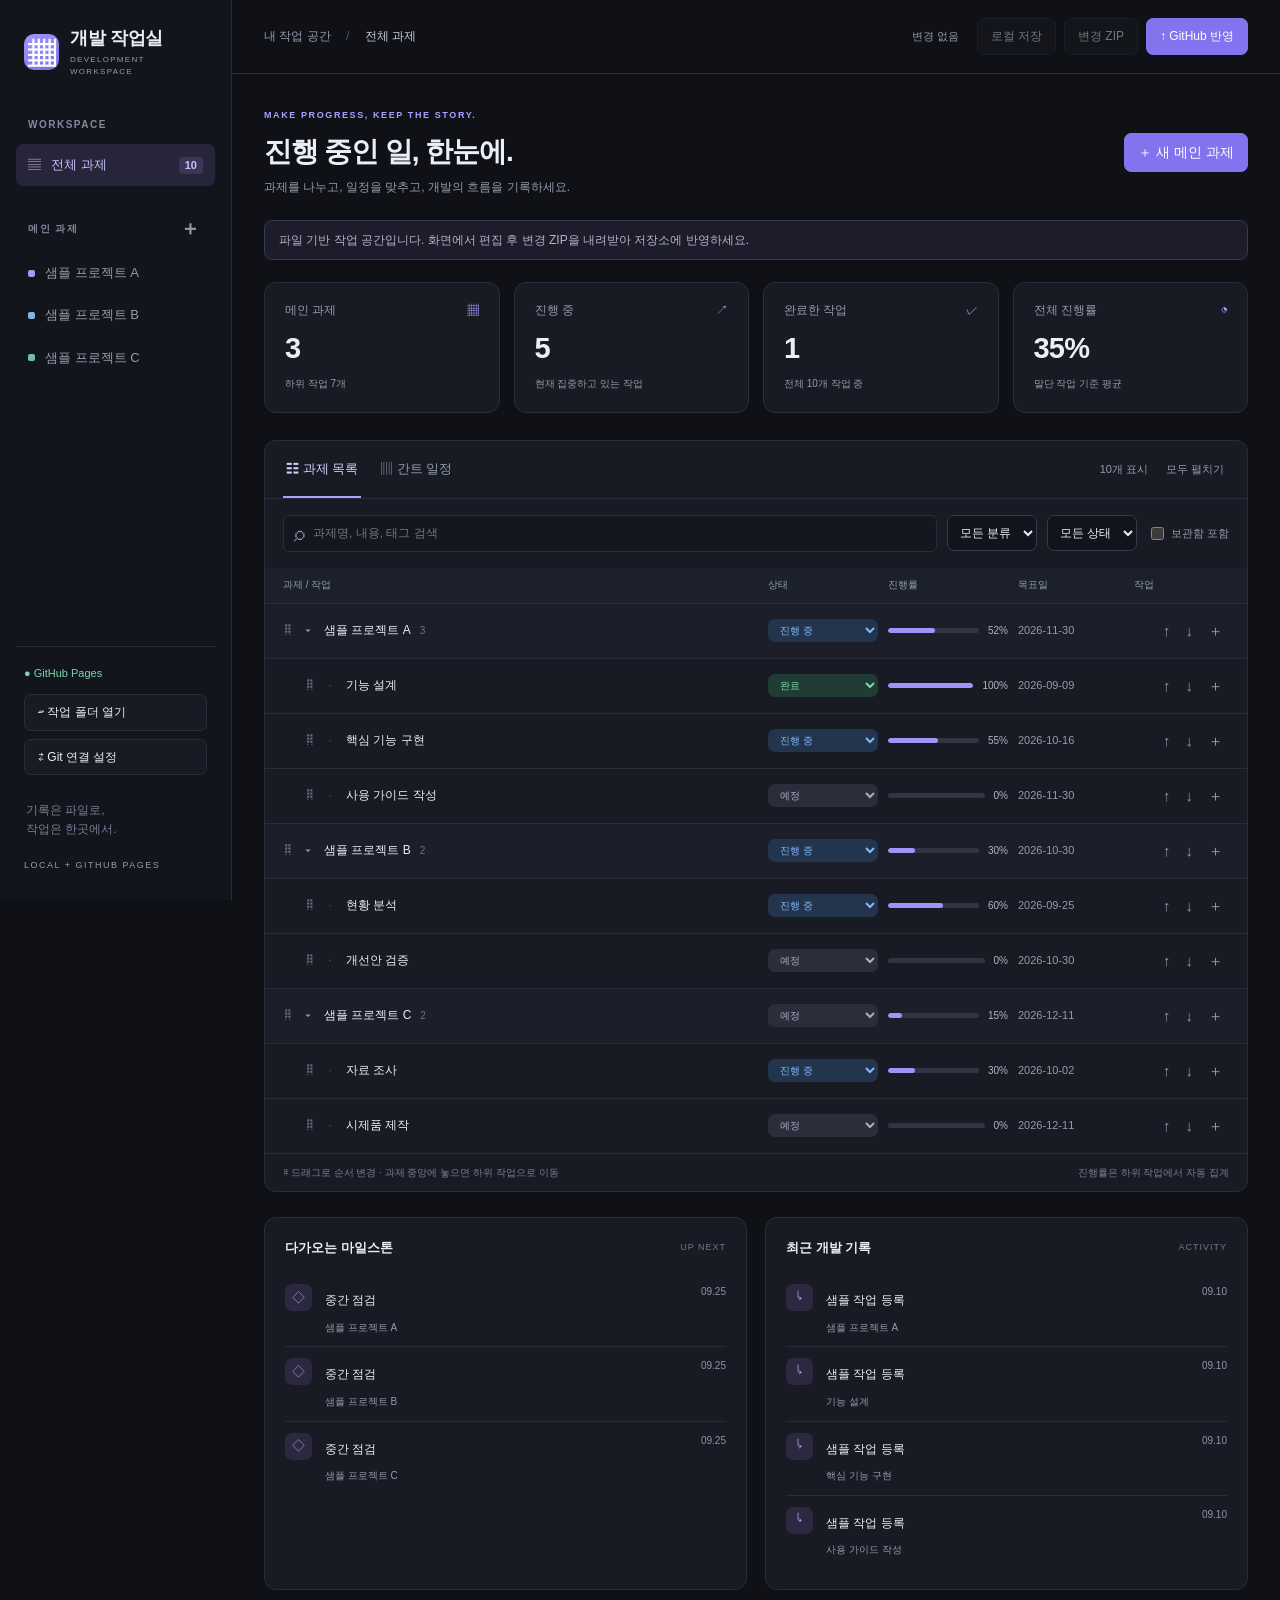
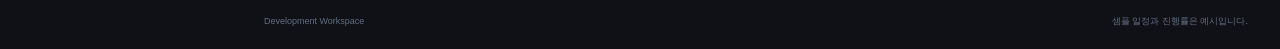
==== web/index.html @ 24ea954c "feat: publish standalone task dashboard with generic demo data" ====
<!doctype html>
<html lang="ko">
<head>
  <meta charset="utf-8">
  <meta name="viewport" content="width=device-width, initial-scale=1">
  <meta name="color-scheme" content="dark">
  <meta name="referrer" content="no-referrer">
  <link rel="icon" href="data:image/svg+xml,%3Csvg xmlns='http://www.w3.org/2000/svg' viewBox='0 0 40 40'%3E%3Crect width='40' height='40' rx='10' fill='%237c8cff'/%3E%3Cpath d='M10 12h8v8h-8zm12 0h8v8h-8zM10 24h8v5h-8zm12 0h8v5h-8z' fill='white'/%3E%3C/svg%3E">
  <title>개발 작업실 · Development Workspace</title>
  <style>:root {
  color-scheme: dark; --bg:#101116; --sidebar:#13151c; --panel:#181b23; --panel-hover:#20242f;
  --text:#ebeef7; --muted:#929bae; --line:#2a2e3c; --accent:#a7a1ff; --purple:#8273ee;
  --green:#7cd5b1; --blue:#84b7fc; --orange:#e9b980; --red:#ee929b; --radius:12px;
  font-family:"Segoe UI","Malgun Gothic",sans-serif; font-size:14px;
}
* { box-sizing:border-box; }
body { margin:0; background:var(--bg); color:var(--text); line-height:1.55; }
button,input,select,textarea { font:inherit; color:inherit; }
button { cursor:pointer; border:1px solid var(--line); background:var(--panel); padding:8px 13px; border-radius:7px; white-space:nowrap; }
button:hover:not(:disabled) { background:var(--panel-hover); border-color:#60627c; }
button:disabled { opacity:.45; cursor:default; }
button.primary { background:var(--purple); border-color:var(--purple); color:white; }
button.primary:hover:not(:disabled) { background:#9487fc; }
button.subtle { border-color:transparent; background:transparent; color:var(--muted); }
input,select,textarea { background:#11141d; border:1px solid #363c4e; border-radius:7px; padding:9px 11px; min-width:0; }
textarea { resize:vertical; line-height:1.7; }
input[type=checkbox] { accent-color:var(--purple); }
input[type=range] { accent-color:var(--purple); padding:0; }
button:focus-visible,input:focus-visible,select:focus-visible,textarea:focus-visible,[tabindex]:focus-visible { outline:2px solid var(--accent); outline-offset:3px; }
h1,h2,h3,p { margin:0; } h2 { font-size:18px; } h3 { font-size:15px; }
small,.muted { color:var(--muted); } .spacer { flex:1; }
[hidden] { display:none!important; }
.skip { position:fixed; top:-60px; z-index:100; padding:12px; background:var(--purple); color:white; } .skip:focus { top:0; }
.sidebar { position:fixed; inset:0 auto 0 0; width:232px; background:var(--sidebar); border-right:1px solid var(--line); padding:25px 16px; display:flex; flex-direction:column; z-index:3; }
.brand { display:flex; align-items:center; gap:11px; font-weight:650; font-size:18px; margin:0 8px 38px; letter-spacing:-.3px; }
.brand-icon { display:grid; place-items:center; width:36px; height:36px; border-radius:10px; background:linear-gradient(145deg,#a599fd,#776ce2); color:white; font-size:27px; }
.brand small { display:block; font-size:8px; letter-spacing:1.3px; font-weight:500; margin-top:1px; }
.workspace-label { color:#828b9f; font-size:10px; font-weight:600; letter-spacing:1.5px; padding:0 12px; margin-bottom:12px; }
.nav { width:100%; display:flex; align-items:center; gap:10px; border:0; background:transparent; text-align:left; color:var(--muted); padding:11px 12px; font-size:13px; }
.nav span { overflow:hidden; text-overflow:ellipsis; white-space:nowrap; }
.nav.active { background:#272539; color:#c8c1ff; }
.nav b { margin-left:auto; font-size:11px; background:#3b3657; padding:0 6px; border-radius:4px; }
.project-label { display:flex; align-items:center; justify-content:space-between; margin-top:27px; margin-bottom:8px; }
.project-label button { padding:0 3px; border:0; background:none; font-size:20px; color:var(--muted); }
.project-dot { width:7px; height:7px; flex:none; border-radius:2px; background:var(--accent); }
.sidebar-bottom { margin-top:auto; padding:18px 8px 0; border-top:1px solid var(--line); }
.sidebar-bottom>button { display:block; width:100%; margin-top:8px; text-align:left; font-size:12px; }
.sidebar-bottom p { font-size:12px; color:#747e94; margin:26px 2px 15px; }
.sidebar-bottom>small { font-size:9px; letter-spacing:1.5px; }
.source-badge { font-size:11px; color:var(--green); margin-bottom:12px; }
main { margin-left:232px; min-width:0; }
.topbar { min-height:72px; display:flex; align-items:center; justify-content:space-between; gap:12px; padding:18px 32px; border-bottom:1px solid var(--line); }
.breadcrumb { font-size:12px; color:var(--muted); white-space:nowrap; } .breadcrumb span { margin:0 12px; color:#51596c; } .breadcrumb strong { font-weight:500; color:#c6ccdb; }
.header-actions { display:flex; align-items:center; gap:8px; } .header-actions button { font-size:12px; }
#saveState { font-size:11px; margin-right:10px; color:var(--muted); } #saveState.dirty { color:var(--orange); }
.content { max-width:1580px; padding:35px 32px 20px; margin:auto; }
.page-heading { display:flex; justify-content:space-between; align-items:center; gap:20px; margin-bottom:23px; }
.eyebrow { font-size:9px; letter-spacing:1.6px; color:var(--accent); font-weight:600; }
h1 { font-size:28px; font-weight:650; letter-spacing:-1.1px; margin:7px 0 5px; }
.page-heading p { font-size:12px; color:var(--muted); }
.notice { border:1px solid #383751; border-radius:8px; background:#1c1c2a; padding:10px 14px; margin:0 0 22px; font-size:12px; color:#b5b3ce; }
.notice.error { border-color:#6f3e47; color:#ffb8c2; background:#2e1d25; }
.kpis { display:grid; grid-template-columns:repeat(4,minmax(0,1fr)); gap:14px; margin-bottom:27px; }
.kpi { border:1px solid var(--line); border-radius:var(--radius); background:var(--panel); padding:18px 20px; }
.kpi-top { display:flex; justify-content:space-between; color:var(--muted); font-size:12px; }
.kpi-icon { color:var(--accent); } .kpi strong { display:block; font-size:29px; font-weight:600; line-height:1.3; margin:10px 0 5px; letter-spacing:-.8px; } .kpi small { font-size:10px; }
.work-panel,.small-panel { background:var(--panel); border:1px solid var(--line); border-radius:var(--radius); overflow:hidden; }
.viewbar { padding:0 18px; min-height:57px; display:flex; justify-content:space-between; align-items:center; border-bottom:1px solid var(--line); gap:10px; }
.views { display:flex; height:57px; gap:16px; } .views button { border:0; border-bottom:2px solid transparent; background:none; border-radius:0; color:var(--muted); padding:0 3px; font-size:13px; }
.views button.active { color:#d4ceff; border-bottom-color:var(--accent); }
.viewbar-right { display:flex; align-items:center; gap:13px; font-size:11px; color:var(--muted); }
.viewbar-right button { font-size:11px; padding:4px; }
.filterbar { display:flex; gap:10px; padding:16px 18px; align-items:center; flex-wrap:wrap; }
.search { display:flex; align-items:center; gap:8px; background:#141720; border:1px solid var(--line); border-radius:6px; padding-left:10px; flex:1; min-width:170px; }
.search span { font-size:21px; color:var(--muted); } .search input { border:0; background:transparent; padding:8px 0; width:100%; font-size:12px; }
.filterbar select { font-size:12px; padding:9px 8px; } .archive-toggle { display:flex; align-items:center; gap:4px; font-size:11px; color:var(--muted); }
.tree { overflow-x:auto; }
.task-row { display:grid; grid-template-columns:minmax(280px,1fr) 110px 120px 106px 95px; align-items:center; gap:10px; min-height:55px; padding:0 18px; border-top:1px solid #292d3a; font-size:12px; min-width:755px; }
.task-row.header { min-height:35px; background:#1c202a; color:var(--muted); border-top:0; font-size:10px; }
.task-row.root-row { background:#1c1f2a; }
.task-row:hover:not(.header) { background:#242734; }
.task-row.drop-before { box-shadow:inset 0 2px 0 var(--accent); }
.task-row.drop-after { box-shadow:inset 0 -2px 0 var(--accent); }
.task-row.drop-inside { background:#302b49; box-shadow:inset 3px 0 0 var(--accent); }
.task-row.archived { opacity:.5; }
.task-name { display:flex; align-items:center; min-width:0; gap:6px; padding-left:calc(var(--depth,0)*22px); }
.drag-handle { color:#656d83; cursor:grab; font-size:17px; user-select:none; }
.fold { padding:2px; min-width:20px; border:0; background:none; color:var(--muted); }
.task-open { padding:7px 0; border:0; background:none; text-align:left; white-space:normal; overflow-wrap:anywhere; font-size:12px; font-weight:500; }
.task-open:hover { background:none!important; color:#d2caff; }
.child-count { color:#69738a; font-size:10px; margin-left:3px; }
.row-status { width:100%; border:0; padding:5px 8px; font-size:10px; }
.status-in_progress { color:var(--blue); background:#22354c; } .status-completed { color:var(--green); background:#213b35; }
.status-planned { color:#a9afc1; background:#2b2e3a; } .status-blocked { color:var(--red); background:#482b33; } .status-on_hold { color:var(--orange); background:#45382c; } .status-cancelled { color:#8d91a0; background:#272933; }
.row-progress { display:flex; gap:9px; align-items:center; font-size:10px; color:#afb6c7; }
.progress-track { flex:1; height:5px; background:#303544; border-radius:10px; overflow:hidden; }
.progress-fill { background:#9e94f9; height:100%; border-radius:10px; }
.row-date { font-size:11px; color:var(--muted); }
.row-actions { display:flex; justify-content:flex-end; gap:3px; }
.row-actions button { padding:2px 5px; border-color:transparent; background:none; color:#9099b0; font-size:15px; }
.panel-footer { display:flex; justify-content:space-between; gap:12px; border-top:1px solid var(--line); padding:11px 18px; color:#758098; font-size:10px; }
.empty { padding:45px 20px; text-align:center; color:var(--muted); font-size:13px; }
.gantt { overflow-x:auto; }
.gantt-table { min-width:900px; }
.gantt-row { display:grid; grid-template-columns:260px minmax(640px,1fr); min-height:48px; border-top:1px solid var(--line); }
.gantt-label { padding:13px 14px 10px calc(14px + var(--depth,0)*18px); font-size:11px; border-right:1px solid var(--line); white-space:nowrap; text-overflow:ellipsis; overflow:hidden; }
.gantt-scale { position:relative; min-height:35px; background:#202430; }
.gantt-month { position:absolute; font-size:10px; padding:10px 8px; border-left:1px solid var(--line); }
.gantt-lane { position:relative; min-height:48px; }
.gantt-grid { position:absolute; top:0; bottom:0; border-left:1px solid #303544; pointer-events:none; }
.gantt-bar { position:absolute; top:15px; height:17px; border-radius:4px; background:#484263; overflow:hidden; }
.gantt-bar .progress-fill { opacity:.8; } .gantt-bar.root { height:9px; top:19px; background:#665c96; }
.gantt-marker { position:absolute; transform:translateX(-50%); top:1px; font-size:13px; color:var(--green); }
.gantt-marker.release { color:var(--orange); top:28px; }
.today-line { position:absolute; top:0; bottom:0; width:1px; background:#ee9790; opacity:.7; }
.no-end { position:absolute; top:15px; left:10px; color:var(--muted); font-size:11px; }
.bottom-grid { display:grid; grid-template-columns:1fr 1fr; gap:18px; margin-top:25px; }
.small-panel { padding:20px; }
.section-title { display:flex; justify-content:space-between; align-items:center; margin-bottom:15px; }.section-title h2 { font-size:13px; font-weight:600; }.section-title span { color:#6e7890; font-size:9px; letter-spacing:1px; }
.activity-item { display:flex; align-items:flex-start; gap:13px; padding:11px 0; border-top:1px solid #282d39; font-size:12px; }
.activity-item:first-child { border-top:0; }.activity-icon { width:27px; height:27px; display:grid; place-items:center; border-radius:7px; background:#2b2840; color:var(--accent); font-size:13px; }
.activity-item small { display:block; font-size:10px; margin-top:3px; }.activity-item time { margin-left:auto; flex:none; font-size:10px; color:#8c96ab; }
.page-footer { display:flex; justify-content:space-between; color:#636d82; font-size:9px; padding:25px 0 0; }
.errors-panel { background:#301f27; border:1px solid #764654; border-radius:8px; margin-top:20px; padding:15px; font-size:12px; }
dialog { color:var(--text); background:#191d27; border:1px solid #3b4154; padding:0; border-radius:13px; width:min(910px,95vw); max-height:93vh; box-shadow:0 30px 100px #0009; }
dialog::backdrop { background:#050710b8; backdrop-filter:blur(3px); }
.dialog-head { display:flex; align-items:center; justify-content:space-between; gap:15px; padding:22px 25px 14px; }
.dialog-head h2 { margin-top:4px; }.dialog-head .eyebrow { font-size:8px; overflow-wrap:anywhere; }
.icon-button { padding:0 8px; font-size:25px; background:transparent; border:0; }
.tabs { display:flex; gap:6px; padding:0 24px; border-bottom:1px solid var(--line); overflow-x:auto; }
.tabs button { border:0; border-bottom:2px solid transparent; border-radius:0; background:none; padding:12px 6px; font-size:12px; color:var(--muted); }
.tabs button[aria-selected=true] { border-bottom-color:var(--accent); color:#c9c0ff; }
.dialog-body { padding:22px 25px; min-height:200px; }
.form-grid { display:grid; grid-template-columns:1fr 1fr; gap:15px 18px; }.form-field { display:flex; flex-direction:column; gap:6px; font-size:11px; color:var(--muted); }
.form-field input,.form-field textarea,.form-field select { width:100%; color:var(--text); font-size:13px; }.form-field.wide { grid-column:1/-1; }
.form-field small { font-size:10px; }.form-error { color:var(--red); padding:0 25px; font-size:12px; }
.dialog-footer { display:flex; justify-content:flex-end; align-items:center; flex-wrap:wrap; gap:9px; border-top:1px solid var(--line); padding:15px 25px; }
.dialog-footer button { font-size:12px; }.dialog-footer .muted { font-size:10px; }
.body-editor textarea { min-height:130px; }.body-editor { display:grid; gap:16px; }
.body-toolbar { display:flex; justify-content:space-between; gap:12px; align-items:center; }.body-toolbar p { font-size:11px; color:var(--muted); }
.checklist-item { display:flex; gap:8px; align-items:center; margin-top:8px; }.checklist-item input[type=text] { flex:1; }.checklist-item button { padding:3px 8px; }
.image-drop { border:1px dashed #4c536c; border-radius:8px; padding:18px; text-align:center; color:var(--muted); font-size:12px; }
.image-drop.dragging { border-color:var(--accent); background:#29253c; }.image-drop button { margin:8px; }
.image-grid { display:grid; grid-template-columns:repeat(3,1fr); gap:12px; }.image-card img { width:100%; height:120px; object-fit:contain; background:#10141d; border-radius:6px; }.image-card input { width:100%; font-size:11px; padding:5px; }.image-card button { font-size:10px; padding:3px 6px; }
.preview { line-height:1.8; overflow-wrap:anywhere; }.preview p { white-space:pre-wrap; margin:10px 0; }.preview img { max-width:100%; max-height:400px; object-fit:contain; }.preview pre { white-space:pre-wrap; background:#10141d; padding:14px; border-radius:7px; }
.preview h3 { margin:18px 0 8px; }.preview figure { margin:15px 0; }.preview figcaption { font-size:12px; color:var(--muted); }
.collection-head { display:flex; justify-content:space-between; align-items:center; margin-bottom:12px; }.collection-head p { font-size:12px; color:var(--muted); }
.record { border:1px solid var(--line); border-radius:9px; padding:16px; margin-bottom:12px; }.record summary { display:flex; gap:12px; align-items:center; cursor:pointer; }.record summary span { flex:1; }.record summary small { font-size:10px; }.record .form-grid { margin-top:17px; }.record>button { margin-top:12px; font-size:11px; color:var(--red); }
.history-item { display:grid; grid-template-columns:145px 1fr; gap:15px; font-size:12px; border-bottom:1px solid var(--line); padding:12px 0; }.history-item time { color:var(--muted); font-size:10px; }
.connection-form { padding:0 0 10px; }.connection-form>p,.connection-form>label { margin:15px 25px; }.connection-form>p { font-size:12px; }.connection-form>label { display:flex; flex-direction:column; gap:6px; font-size:12px; }
#connectionDialog { width:min(520px,95vw); } .file-list { font-size:11px; color:var(--muted); padding-left:18px; max-height:200px; overflow:auto; } #gitTarget { font-size:12px; margin-bottom:16px; overflow-wrap:anywhere; } #gitDiff { white-space:pre-wrap; font-size:10px; max-height:280px; overflow:auto; background:#10141d; padding:12px; } #publishResult { margin-top:15px; font-size:12px; color:var(--green); }
.mobile-tools { display:none; }
@media(max-width:850px) { .mobile-tools { display:flex; gap:8px; margin-bottom:12px; }.mobile-tools button { font-size:11px; } }
@media(min-width:1600px) { .content { padding-top:42px; }.task-row { min-height:62px; } }
@media(max-width:1200px) { .sidebar { width:205px; } main { margin-left:205px; }.topbar,.content { padding-left:22px; padding-right:22px; }.breadcrumb { display:none; }.topbar { justify-content:flex-end; }.kpi { padding:15px; }.brand { margin-left:0; font-size:16px; } }
@media(max-width:850px) { .sidebar { width:65px; padding:18px 9px; }.brand { margin:0 3px 25px; }.brand>div,.workspace-label,.sidebar-bottom,.nav span,.nav b,#projectNav { display:none; }.brand-icon { width:35px; height:35px; flex:none; }.nav { justify-content:center; } main { margin-left:65px; }.kpis { grid-template-columns:repeat(2,1fr); }.bottom-grid { grid-template-columns:1fr; }.page-heading { align-items:flex-start; }.page-heading h1 { font-size:24px; }.header-actions { flex-wrap:wrap; justify-content:flex-end; } }
@media(max-width:600px) { .sidebar { display:none; } main { margin-left:0; }.topbar { padding:12px 14px; }.content { padding:22px 14px; }.page-heading { flex-direction:column; gap:13px; }.page-heading button { font-size:12px; }.kpis { gap:9px; margin-bottom:18px; }.kpi { padding:13px; }.kpi strong { font-size:25px; }.header-actions { gap:5px; } .header-actions button { font-size:10px; padding:7px 8px; } #saveState { width:100%; text-align:right; }.filterbar { padding:12px; gap:7px; }.search { flex-basis:100%; }.filterbar select { font-size:11px; flex:1; }.archive-toggle { font-size:10px; }.viewbar { padding:0 12px; }.viewbar-right { gap:5px; }.views { gap:10px; }.views button { font-size:12px; }.panel-footer { flex-direction:column; gap:4px; }.form-grid { grid-template-columns:1fr; }.form-field.wide { grid-column:auto; }.dialog-body,.dialog-head { padding:17px; }.tabs { padding:0 15px; }.dialog-footer { padding:12px 16px; }.image-grid { grid-template-columns:1fr 1fr; }.page-footer { flex-direction:column; gap:5px; } }
</style>
</head>
<body>
  <a class="skip" href="#main">본문으로 이동</a>
  <aside class="sidebar">
    <div class="brand"><span class="brand-icon">▦</span><div>개발 작업실<small>DEVELOPMENT WORKSPACE</small></div></div>
    <div class="workspace-label">WORKSPACE</div>
    <button class="nav active" id="allTasks">▤ <span>전체 과제</span><b id="sidebarCount">0</b></button>
    <div class="workspace-label project-label">메인 과제 <button id="sidebarAdd" title="메인 과제 추가" aria-label="메인 과제 추가">＋</button></div>
    <nav id="projectNav" aria-label="메인 과제"></nav>
    <div class="sidebar-bottom"><div id="sourceBadge" class="source-badge">○ 불러오는 중</div><button id="folderButton">▱ 작업 폴더 열기</button><button id="helperButton">⇄ Git 연결 설정</button><p>기록은 파일로,<br>작업은 한곳에서.</p><small>LOCAL + GITHUB PAGES</small></div>
  </aside>
  <main id="main">
    <header class="topbar"><div class="breadcrumb">내 작업 공간 <span>/</span> <strong id="scopeTitle">전체 과제</strong></div><div class="header-actions"><span id="saveState">불러오는 중</span><button id="saveButton">로컬 저장</button><button id="exportButton">변경 ZIP</button><button id="publishButton" class="primary">↑ GitHub 반영</button></div></header>
    <div class="content">
      <div class="page-heading"><div><div class="eyebrow">MAKE PROGRESS, KEEP THE STORY.</div><h1 id="pageTitle">진행 중인 일, 한눈에.</h1><p>과제를 나누고, 일정을 맞추고, 개발의 흐름을 기록하세요.</p></div><button id="newTaskButton" class="primary">＋ 새 메인 과제</button></div>
      <div class="mobile-tools"><button id="mobileAllTasks">전체 과제</button><button id="mobileFolderButton">작업 폴더 열기</button></div>
      <div id="notice" class="notice" role="status" aria-live="polite"></div>
      <section id="kpis" class="kpis" aria-label="작업 요약"></section>
      <section class="work-panel">
        <div class="viewbar"><div class="views"><button id="treeView" aria-pressed="true" class="active">☷ 과제 목록</button><button id="ganttView" aria-pressed="false">▥ 간트 일정</button></div><div class="viewbar-right"><span id="resultCount"></span><button id="expandButton" class="subtle">모두 펼치기</button></div></div>
        <div class="filterbar"><label class="search"><span>⌕</span><input id="search" type="search" placeholder="과제명, 내용, 태그 검색" aria-label="과제 검색"></label><select id="category" aria-label="분류 필터"><option value="all">모든 분류</option><option value="assigned">수명 업무</option><option value="personal">개인 개발</option><option value="project">프로젝트</option></select><select id="status" aria-label="상태 필터"><option value="all">모든 상태</option><option value="planned">예정</option><option value="in_progress">진행 중</option><option value="blocked">차단됨</option><option value="on_hold">보류</option><option value="completed">완료</option><option value="cancelled">취소</option></select><label class="archive-toggle"><input type="checkbox" id="showArchived"> 보관함 포함</label></div>
        <div id="tree" class="tree" aria-label="계층별 과제 목록"></div>
        <div id="gantt" class="gantt" aria-label="간트 일정" hidden></div>
        <div class="panel-footer"><span id="treeHint">⠿ 드래그로 순서 변경 · 과제 중앙에 놓으면 하위 작업으로 이동</span><span>진행률은 하위 작업에서 자동 집계</span></div>
      </section>
      <section class="bottom-grid"><div class="small-panel"><div class="section-title"><h2>다가오는 마일스톤</h2><span>UP NEXT</span></div><div id="upcoming"></div></div><div class="small-panel"><div class="section-title"><h2>최근 개발 기록</h2><span>ACTIVITY</span></div><div id="activity"></div></div></section>
      <details id="errorsPanel" class="errors-panel" hidden><summary>불러오기 오류 · 정상 과제는 계속 조회할 수 있습니다</summary><ul id="errors"></ul></details>
      <footer class="page-footer"><span>Development Workspace</span><span>샘플 일정과 진행률은 예시입니다.</span></footer>
    </div>
  </main>
  <dialog id="taskDialog" aria-labelledby="taskTitle"><form id="taskForm">
    <div class="dialog-head"><div><span class="eyebrow" id="taskId"></span><h2 id="taskTitle">과제 편집</h2></div><button type="button" class="icon-button" id="closeTask" aria-label="과제 편집 닫기">×</button></div>
    <div id="taskTabs" class="tabs" role="tablist" aria-label="과제 편집 영역"><button type="button" data-tab="overview" role="tab" aria-selected="true">기본 정보</button><button type="button" data-tab="body" role="tab" aria-selected="false">상세 내용</button><button type="button" data-tab="logs" role="tab" aria-selected="false">개발 로그</button><button type="button" data-tab="decisions" role="tab" aria-selected="false">의사결정</button><button type="button" data-tab="milestones" role="tab" aria-selected="false">마일스톤</button><button type="button" data-tab="releases" role="tab" aria-selected="false">릴리즈</button><button type="button" data-tab="history" role="tab" aria-selected="false">변경 이력</button></div>
    <div id="taskFields" class="dialog-body"></div><p id="taskError" class="form-error" role="alert"></p>
    <div class="dialog-footer"><button type="button" id="addChild">＋ 하위 작업</button><button type="button" id="archiveTask" class="subtle">보관하기</button><span class="spacer"></span><span id="draftState" class="muted"></span><button type="submit" class="primary" id="applyTask">변경 적용</button></div>
  </form></dialog>
  <dialog id="connectionDialog" aria-labelledby="connectionTitle"><form id="connectionForm" class="connection-form"><div class="dialog-head"><h2 id="connectionTitle">로컬 Git 연결</h2><button type="button" class="icon-button" data-close="connectionDialog" aria-label="연결 설정 닫기">×</button></div><p>저장소의 <strong>Start-GitHub-Sync.cmd</strong>를 한 번 실행한 뒤, 표시된 연결 코드를 입력하세요. Git 인증은 PC의 기존 설정을 사용합니다.</p><label>포트<input id="helperPort" type="number" value="8765" min="1024" max="65535" required></label><label>이번 실행의 연결 코드<input id="helperToken" type="password" autocomplete="off" required></label><p class="muted">연결 코드는 현재 탭에서만 사용합니다. 연결 시 해당 저장소의 최신 파일을 불러옵니다.</p><p id="connectionError" class="form-error" role="alert"></p><div class="dialog-footer"><button type="submit" class="primary">연결하고 데이터 열기</button></div></form></dialog>
  <dialog id="publishDialog" aria-labelledby="publishTitle"><form id="publishForm"><div class="dialog-head"><div><span class="eyebrow">SAVE → COMMIT → PUSH</span><h2 id="publishTitle">GitHub에 변경 반영</h2></div><button type="button" class="icon-button" data-close="publishDialog" aria-label="GitHub 반영 닫기">×</button></div><div class="dialog-body"><p id="gitTarget"></p><label class="form-field">커밋 메시지<input id="commitMessage" minlength="3" maxlength="120" required value="docs: update development tasks"></label><ul id="publishFiles" class="file-list"></ul><details open><summary>변경 내용 확인</summary><pre id="gitDiff"></pre></details><p id="publishResult" role="status"></p></div><div class="dialog-footer"><button id="confirmPublish" type="submit" class="primary">저장 · 커밋 · 푸시</button></div></form></dialog>
  <script id="bootstrap" type="application/json">{"index.json": "{\n  \"schemaVersion\": 1,\n  \"generatedAt\": \"2026-09-10T00:00:00Z\",\n  \"demo\": true,\n  \"tasks\": [\n    {\n      \"id\": \"TASK-DEMO-A\",\n      \"file\": \"tasks/TASK-DEMO-A.json\",\n      \"title\": \"샘플 프로젝트 A\",\n      \"category\": \"project\",\n      \"status\": \"in_progress\",\n      \"progress\": 50,\n      \"parentId\": null,\n      \"order\": 0,\n      \"startDate\": \"2026-09-01\",\n      \"targetEndDate\": \"2026-11-30\",\n      \"actualEndDate\": null\n    },\n    {\n      \"id\": \"TASK-DEMO-A1\",\n      \"file\": \"tasks/TASK-DEMO-A1.json\",\n      \"title\": \"기능 설계\",\n      \"category\": \"project\",\n      \"status\": \"completed\",\n      \"progress\": 100,\n      \"parentId\": \"TASK-DEMO-A\",\n      \"order\": 0,\n      \"startDate\": \"2026-09-01\",\n      \"targetEndDate\": \"2026-09-09\",\n      \"actualEndDate\": \"2026-09-09\"\n    },\n    {\n      \"id\": \"TASK-DEMO-A2\",\n      \"file\": \"tasks/TASK-DEMO-A2.json\",\n      \"title\": \"핵심 기능 구현\",\n      \"category\": \"project\",\n      \"status\": \"in_progress\",\n      \"progress\": 55,\n      \"parentId\": \"TASK-DEMO-A\",\n      \"order\": 1,\n      \"startDate\": \"2026-09-07\",\n      \"targetEndDate\": \"2026-10-16\",\n      \"actualEndDate\": null\n    },\n    {\n      \"id\": \"TASK-DEMO-A3\",\n      \"file\": \"tasks/TASK-DEMO-A3.json\",\n      \"title\": \"사용 가이드 작성\",\n      \"category\": \"project\",\n      \"status\": \"planned\",\n      \"progress\": 0,\n      \"parentId\": \"TASK-DEMO-A\",\n      \"order\": 2,\n      \"startDate\": \"2026-10-19\",\n      \"targetEndDate\": \"2026-11-30\",\n      \"actualEndDate\": null\n    },\n    {\n      \"id\": \"TASK-DEMO-B\",\n      \"file\": \"tasks/TASK-DEMO-B.json\",\n      \"title\": \"샘플 프로젝트 B\",\n      \"category\": \"assigned\",\n      \"status\": \"in_progress\",\n      \"progress\": 30,\n      \"parentId\": null,\n      \"order\": 1,\n      \"startDate\": \"2026-09-03\",\n      \"targetEndDate\": \"2026-10-30\",\n      \"actualEndDate\": null\n    },\n    {\n      \"id\": \"TASK-DEMO-B1\",\n      \"file\": \"tasks/TASK-DEMO-B1.json\",\n      \"title\": \"현황 분석\",\n      \"category\": \"assigned\",\n      \"status\": \"in_progress\",\n      \"progress\": 60,\n      \"parentId\": \"TASK-DEMO-B\",\n      \"order\": 0,\n      \"startDate\": \"2026-09-03\",\n      \"targetEndDate\": \"2026-09-25\",\n      \"actualEndDate\": null\n    },\n    {\n      \"id\": \"TASK-DEMO-B2\",\n      \"file\": \"tasks/TASK-DEMO-B2.json\",\n      \"title\": \"개선안 검증\",\n      \"category\": \"assigned\",\n      \"status\": \"planned\",\n      \"progress\": 0,\n      \"parentId\": \"TASK-DEMO-B\",\n      \"order\": 1,\n      \"startDate\": \"2026-09-28\",\n      \"targetEndDate\": \"2026-10-30\",\n      \"actualEndDate\": null\n    },\n    {\n      \"id\": \"TASK-DEMO-C\",\n      \"file\": \"tasks/TASK-DEMO-C.json\",\n      \"title\": \"샘플 프로젝트 C\",\n      \"category\": \"personal\",\n      \"status\": \"planned\",\n      \"progress\": 15,\n      \"parentId\": null,\n      \"order\": 2,\n      \"startDate\": \"2026-09-10\",\n      \"targetEndDate\": \"2026-12-11\",\n      \"actualEndDate\": null\n    },\n    {\n      \"id\": \"TASK-DEMO-C1\",\n      \"file\": \"tasks/TASK-DEMO-C1.json\",\n      \"title\": \"자료 조사\",\n      \"category\": \"personal\",\n      \"status\": \"in_progress\",\n      \"progress\": 30,\n      \"parentId\": \"TASK-DEMO-C\",\n      \"order\": 0,\n      \"startDate\": \"2026-09-10\",\n      \"targetEndDate\": \"2026-10-02\",\n      \"actualEndDate\": null\n    },\n    {\n      \"id\": \"TASK-DEMO-C2\",\n      \"file\": \"tasks/TASK-DEMO-C2.json\",\n      \"title\": \"시제품 제작\",\n      \"category\": \"personal\",\n      \"status\": \"planned\",\n      \"progress\": 0,\n      \"parentId\": \"TASK-DEMO-C\",\n      \"order\": 1,\n      \"startDate\": \"2026-10-05\",\n      \"targetEndDate\": \"2026-12-11\",\n      \"actualEndDate\": null\n    }\n  ]\n}\n", "tasks/TASK-DEMO-A.json": "{\n  \"schemaVersion\": 1,\n  \"id\": \"TASK-DEMO-A\",\n  \"parentId\": null,\n  \"order\": 0,\n  \"title\": \"샘플 프로젝트 A\",\n  \"category\": \"project\",\n  \"status\": \"in_progress\",\n  \"progress\": 50,\n  \"startDate\": \"2026-09-01\",\n  \"targetEndDate\": \"2026-11-30\",\n  \"actualEndDate\": null,\n  \"summary\": \"기능 체험용 가상 프로젝트입니다. 실제 업무와 무관합니다.\",\n  \"tags\": [\n    \"샘플\"\n  ],\n  \"owners\": [\n    \"나\"\n  ],\n  \"links\": [],\n  \"bodyFile\": \"notes/TASK-DEMO-A.md\",\n  \"images\": [],\n  \"milestones\": [\n    {\n      \"id\": \"MS-TASK-DEMO-A\",\n      \"title\": \"중간 점검\",\n      \"date\": \"2026-09-25\",\n      \"status\": \"planned\",\n      \"description\": \"일정 및 완료 기준을 함께 확인합니다.\"\n    }\n  ],\n  \"logs\": [\n    {\n      \"id\": \"LOG-TASK-DEMO-A\",\n      \"at\": \"2026-09-10T09:00:00+09:00\",\n      \"type\": \"development\",\n      \"title\": \"샘플 작업 등록\",\n      \"content\": \"실제 업무명과 내부 자료가 없는 공개 데모입니다.\",\n      \"tags\": []\n    }\n  ],\n  \"decisions\": [\n    {\n      \"id\": \"DEC-TASK-DEMO-A\",\n      \"date\": \"2026-09-10\",\n      \"title\": \"작업 분할\",\n      \"decision\": \"작은 작업 단위로 나누어 관리합니다.\",\n      \"reason\": \"진행 상황을 쉽게 확인하기 위해서입니다.\",\n      \"alternatives\": [],\n      \"impact\": \"하위 작업 진행률을 상위 과제에 집계합니다.\"\n    }\n  ],\n  \"releases\": [\n    {\n      \"id\": \"REL-TASK-DEMO-A\",\n      \"title\": \"첫 번째 검토본\",\n      \"version\": \"0.1.0\",\n      \"releaseDate\": \"2026-11-30\",\n      \"status\": \"planned\",\n      \"summary\": \"샘플 릴리즈 계획\",\n      \"notes\": [\n        \"기능 검토\",\n        \"가이드 확인\"\n      ]\n    }\n  ],\n  \"history\": [],\n  \"archived\": false,\n  \"createdAt\": \"2026-09-10T00:00:00Z\",\n  \"updatedAt\": \"2026-09-10T00:00:00Z\"\n}\n", "notes/TASK-DEMO-A.md": "# 샘플 프로젝트 A\n\n\u003c!-- dhd:description -->\n이 문서는 대시보드 사용 방법을 보여 주는 가상 샘플입니다.\n\n목표와 작업 내용을 입력하고, 완료 기준을 체크해 보세요.\n\u003c!-- /dhd:description -->\n\n\u003c!-- dhd:checklist -->\n- [x] 샘플 데이터 확인\n- [ ] 작업 내용 작성\n- [ ] 결과 검토\n\u003c!-- /dhd:checklist -->\n", "tasks/TASK-DEMO-A1.json": "{\n  \"schemaVersion\": 1,\n  \"id\": \"TASK-DEMO-A1\",\n  \"parentId\": \"TASK-DEMO-A\",\n  \"order\": 0,\n  \"title\": \"기능 설계\",\n  \"category\": \"project\",\n  \"status\": \"completed\",\n  \"progress\": 100,\n  \"startDate\": \"2026-09-01\",\n  \"targetEndDate\": \"2026-09-09\",\n  \"actualEndDate\": \"2026-09-09\",\n  \"summary\": \"웹 폼에서 자유롭게 수정할 수 있는 예시 작업입니다.\",\n  \"tags\": [\n    \"샘플\"\n  ],\n  \"owners\": [\n    \"나\"\n  ],\n  \"links\": [],\n  \"bodyFile\": \"notes/TASK-DEMO-A1.md\",\n  \"images\": [],\n  \"milestones\": [],\n  \"logs\": [\n    {\n      \"id\": \"LOG-TASK-DEMO-A1\",\n      \"at\": \"2026-09-10T09:00:00+09:00\",\n      \"type\": \"development\",\n      \"title\": \"샘플 작업 등록\",\n      \"content\": \"실제 업무명과 내부 자료가 없는 공개 데모입니다.\",\n      \"tags\": []\n    }\n  ],\n  \"decisions\": [],\n  \"releases\": [],\n  \"history\": [],\n  \"archived\": false,\n  \"createdAt\": \"2026-09-10T00:00:00Z\",\n  \"updatedAt\": \"2026-09-10T00:00:00Z\"\n}\n", "notes/TASK-DEMO-A1.md": "# 기능 설계\n\n\u003c!-- dhd:description -->\n이 문서는 대시보드 사용 방법을 보여 주는 가상 샘플입니다.\n\n목표와 작업 내용을 입력하고, 완료 기준을 체크해 보세요.\n\u003c!-- /dhd:description -->\n\n\u003c!-- dhd:checklist -->\n- [x] 샘플 데이터 확인\n- [ ] 작업 내용 작성\n- [ ] 결과 검토\n\u003c!-- /dhd:checklist -->\n", "tasks/TASK-DEMO-A2.json": "{\n  \"schemaVersion\": 1,\n  \"id\": \"TASK-DEMO-A2\",\n  \"parentId\": \"TASK-DEMO-A\",\n  \"order\": 1,\n  \"title\": \"핵심 기능 구현\",\n  \"category\": \"project\",\n  \"status\": \"in_progress\",\n  \"progress\": 55,\n  \"startDate\": \"2026-09-07\",\n  \"targetEndDate\": \"2026-10-16\",\n  \"actualEndDate\": null,\n  \"summary\": \"웹 폼에서 자유롭게 수정할 수 있는 예시 작업입니다.\",\n  \"tags\": [\n    \"샘플\"\n  ],\n  \"owners\": [\n    \"나\"\n  ],\n  \"links\": [],\n  \"bodyFile\": \"notes/TASK-DEMO-A2.md\",\n  \"images\": [],\n  \"milestones\": [],\n  \"logs\": [\n    {\n      \"id\": \"LOG-TASK-DEMO-A2\",\n      \"at\": \"2026-09-10T09:00:00+09:00\",\n      \"type\": \"development\",\n      \"title\": \"샘플 작업 등록\",\n      \"content\": \"실제 업무명과 내부 자료가 없는 공개 데모입니다.\",\n      \"tags\": []\n    }\n  ],\n  \"decisions\": [],\n  \"releases\": [],\n  \"history\": [],\n  \"archived\": false,\n  \"createdAt\": \"2026-09-10T00:00:00Z\",\n  \"updatedAt\": \"2026-09-10T00:00:00Z\"\n}\n", "notes/TASK-DEMO-A2.md": "# 핵심 기능 구현\n\n\u003c!-- dhd:description -->\n이 문서는 대시보드 사용 방법을 보여 주는 가상 샘플입니다.\n\n목표와 작업 내용을 입력하고, 완료 기준을 체크해 보세요.\n\u003c!-- /dhd:description -->\n\n\u003c!-- dhd:checklist -->\n- [x] 샘플 데이터 확인\n- [ ] 작업 내용 작성\n- [ ] 결과 검토\n\u003c!-- /dhd:checklist -->\n", "tasks/TASK-DEMO-A3.json": "{\n  \"schemaVersion\": 1,\n  \"id\": \"TASK-DEMO-A3\",\n  \"parentId\": \"TASK-DEMO-A\",\n  \"order\": 2,\n  \"title\": \"사용 가이드 작성\",\n  \"category\": \"project\",\n  \"status\": \"planned\",\n  \"progress\": 0,\n  \"startDate\": \"2026-10-19\",\n  \"targetEndDate\": \"2026-11-30\",\n  \"actualEndDate\": null,\n  \"summary\": \"웹 폼에서 자유롭게 수정할 수 있는 예시 작업입니다.\",\n  \"tags\": [\n    \"샘플\"\n  ],\n  \"owners\": [\n    \"나\"\n  ],\n  \"links\": [],\n  \"bodyFile\": \"notes/TASK-DEMO-A3.md\",\n  \"images\": [],\n  \"milestones\": [],\n  \"logs\": [\n    {\n      \"id\": \"LOG-TASK-DEMO-A3\",\n      \"at\": \"2026-09-10T09:00:00+09:00\",\n      \"type\": \"development\",\n      \"title\": \"샘플 작업 등록\",\n      \"content\": \"실제 업무명과 내부 자료가 없는 공개 데모입니다.\",\n      \"tags\": []\n    }\n  ],\n  \"decisions\": [],\n  \"releases\": [],\n  \"history\": [],\n  \"archived\": false,\n  \"createdAt\": \"2026-09-10T00:00:00Z\",\n  \"updatedAt\": \"2026-09-10T00:00:00Z\"\n}\n", "notes/TASK-DEMO-A3.md": "# 사용 가이드 작성\n\n\u003c!-- dhd:description -->\n이 문서는 대시보드 사용 방법을 보여 주는 가상 샘플입니다.\n\n목표와 작업 내용을 입력하고, 완료 기준을 체크해 보세요.\n\u003c!-- /dhd:description -->\n\n\u003c!-- dhd:checklist -->\n- [x] 샘플 데이터 확인\n- [ ] 작업 내용 작성\n- [ ] 결과 검토\n\u003c!-- /dhd:checklist -->\n", "tasks/TASK-DEMO-B.json": "{\n  \"schemaVersion\": 1,\n  \"id\": \"TASK-DEMO-B\",\n  \"parentId\": null,\n  \"order\": 1,\n  \"title\": \"샘플 프로젝트 B\",\n  \"category\": \"assigned\",\n  \"status\": \"in_progress\",\n  \"progress\": 30,\n  \"startDate\": \"2026-09-03\",\n  \"targetEndDate\": \"2026-10-30\",\n  \"actualEndDate\": null,\n  \"summary\": \"기능 체험용 가상 프로젝트입니다. 실제 업무와 무관합니다.\",\n  \"tags\": [\n    \"샘플\"\n  ],\n  \"owners\": [\n    \"나\"\n  ],\n  \"links\": [],\n  \"bodyFile\": \"notes/TASK-DEMO-B.md\",\n  \"images\": [],\n  \"milestones\": [\n    {\n      \"id\": \"MS-TASK-DEMO-B\",\n      \"title\": \"중간 점검\",\n      \"date\": \"2026-09-25\",\n      \"status\": \"planned\",\n      \"description\": \"일정 및 완료 기준을 함께 확인합니다.\"\n    }\n  ],\n  \"logs\": [\n    {\n      \"id\": \"LOG-TASK-DEMO-B\",\n      \"at\": \"2026-09-10T09:00:00+09:00\",\n      \"type\": \"development\",\n      \"title\": \"샘플 작업 등록\",\n      \"content\": \"실제 업무명과 내부 자료가 없는 공개 데모입니다.\",\n      \"tags\": []\n    }\n  ],\n  \"decisions\": [\n    {\n      \"id\": \"DEC-TASK-DEMO-B\",\n      \"date\": \"2026-09-10\",\n      \"title\": \"작업 분할\",\n      \"decision\": \"작은 작업 단위로 나누어 관리합니다.\",\n      \"reason\": \"진행 상황을 쉽게 확인하기 위해서입니다.\",\n      \"alternatives\": [],\n      \"impact\": \"하위 작업 진행률을 상위 과제에 집계합니다.\"\n    }\n  ],\n  \"releases\": [\n    {\n      \"id\": \"REL-TASK-DEMO-B\",\n      \"title\": \"첫 번째 검토본\",\n      \"version\": \"0.1.0\",\n      \"releaseDate\": \"2026-10-30\",\n      \"status\": \"planned\",\n      \"summary\": \"샘플 릴리즈 계획\",\n      \"notes\": [\n        \"기능 검토\",\n        \"가이드 확인\"\n      ]\n    }\n  ],\n  \"history\": [],\n  \"archived\": false,\n  \"createdAt\": \"2026-09-10T00:00:00Z\",\n  \"updatedAt\": \"2026-09-10T00:00:00Z\"\n}\n", "notes/TASK-DEMO-B.md": "# 샘플 프로젝트 B\n\n\u003c!-- dhd:description -->\n이 문서는 대시보드 사용 방법을 보여 주는 가상 샘플입니다.\n\n목표와 작업 내용을 입력하고, 완료 기준을 체크해 보세요.\n\u003c!-- /dhd:description -->\n\n\u003c!-- dhd:checklist -->\n- [x] 샘플 데이터 확인\n- [ ] 작업 내용 작성\n- [ ] 결과 검토\n\u003c!-- /dhd:checklist -->\n", "tasks/TASK-DEMO-B1.json": "{\n  \"schemaVersion\": 1,\n  \"id\": \"TASK-DEMO-B1\",\n  \"parentId\": \"TASK-DEMO-B\",\n  \"order\": 0,\n  \"title\": \"현황 분석\",\n  \"category\": \"assigned\",\n  \"status\": \"in_progress\",\n  \"progress\": 60,\n  \"startDate\": \"2026-09-03\",\n  \"targetEndDate\": \"2026-09-25\",\n  \"actualEndDate\": null,\n  \"summary\": \"웹 폼에서 자유롭게 수정할 수 있는 예시 작업입니다.\",\n  \"tags\": [\n    \"샘플\"\n  ],\n  \"owners\": [\n    \"나\"\n  ],\n  \"links\": [],\n  \"bodyFile\": \"notes/TASK-DEMO-B1.md\",\n  \"images\": [],\n  \"milestones\": [],\n  \"logs\": [\n    {\n      \"id\": \"LOG-TASK-DEMO-B1\",\n      \"at\": \"2026-09-10T09:00:00+09:00\",\n      \"type\": \"development\",\n      \"title\": \"샘플 작업 등록\",\n      \"content\": \"실제 업무명과 내부 자료가 없는 공개 데모입니다.\",\n      \"tags\": []\n    }\n  ],\n  \"decisions\": [],\n  \"releases\": [],\n  \"history\": [],\n  \"archived\": false,\n  \"createdAt\": \"2026-09-10T00:00:00Z\",\n  \"updatedAt\": \"2026-09-10T00:00:00Z\"\n}\n", "notes/TASK-DEMO-B1.md": "# 현황 분석\n\n\u003c!-- dhd:description -->\n이 문서는 대시보드 사용 방법을 보여 주는 가상 샘플입니다.\n\n목표와 작업 내용을 입력하고, 완료 기준을 체크해 보세요.\n\u003c!-- /dhd:description -->\n\n\u003c!-- dhd:checklist -->\n- [x] 샘플 데이터 확인\n- [ ] 작업 내용 작성\n- [ ] 결과 검토\n\u003c!-- /dhd:checklist -->\n", "tasks/TASK-DEMO-B2.json": "{\n  \"schemaVersion\": 1,\n  \"id\": \"TASK-DEMO-B2\",\n  \"parentId\": \"TASK-DEMO-B\",\n  \"order\": 1,\n  \"title\": \"개선안 검증\",\n  \"category\": \"assigned\",\n  \"status\": \"planned\",\n  \"progress\": 0,\n  \"startDate\": \"2026-09-28\",\n  \"targetEndDate\": \"2026-10-30\",\n  \"actualEndDate\": null,\n  \"summary\": \"웹 폼에서 자유롭게 수정할 수 있는 예시 작업입니다.\",\n  \"tags\": [\n    \"샘플\"\n  ],\n  \"owners\": [\n    \"나\"\n  ],\n  \"links\": [],\n  \"bodyFile\": \"notes/TASK-DEMO-B2.md\",\n  \"images\": [],\n  \"milestones\": [],\n  \"logs\": [\n    {\n      \"id\": \"LOG-TASK-DEMO-B2\",\n      \"at\": \"2026-09-10T09:00:00+09:00\",\n      \"type\": \"development\",\n      \"title\": \"샘플 작업 등록\",\n      \"content\": \"실제 업무명과 내부 자료가 없는 공개 데모입니다.\",\n      \"tags\": []\n    }\n  ],\n  \"decisions\": [],\n  \"releases\": [],\n  \"history\": [],\n  \"archived\": false,\n  \"createdAt\": \"2026-09-10T00:00:00Z\",\n  \"updatedAt\": \"2026-09-10T00:00:00Z\"\n}\n", "notes/TASK-DEMO-B2.md": "# 개선안 검증\n\n\u003c!-- dhd:description -->\n이 문서는 대시보드 사용 방법을 보여 주는 가상 샘플입니다.\n\n목표와 작업 내용을 입력하고, 완료 기준을 체크해 보세요.\n\u003c!-- /dhd:description -->\n\n\u003c!-- dhd:checklist -->\n- [x] 샘플 데이터 확인\n- [ ] 작업 내용 작성\n- [ ] 결과 검토\n\u003c!-- /dhd:checklist -->\n", "tasks/TASK-DEMO-C.json": "{\n  \"schemaVersion\": 1,\n  \"id\": \"TASK-DEMO-C\",\n  \"parentId\": null,\n  \"order\": 2,\n  \"title\": \"샘플 프로젝트 C\",\n  \"category\": \"personal\",\n  \"status\": \"planned\",\n  \"progress\": 15,\n  \"startDate\": \"2026-09-10\",\n  \"targetEndDate\": \"2026-12-11\",\n  \"actualEndDate\": null,\n  \"summary\": \"기능 체험용 가상 프로젝트입니다. 실제 업무와 무관합니다.\",\n  \"tags\": [\n    \"샘플\"\n  ],\n  \"owners\": [\n    \"나\"\n  ],\n  \"links\": [],\n  \"bodyFile\": \"notes/TASK-DEMO-C.md\",\n  \"images\": [],\n  \"milestones\": [\n    {\n      \"id\": \"MS-TASK-DEMO-C\",\n      \"title\": \"중간 점검\",\n      \"date\": \"2026-09-25\",\n      \"status\": \"planned\",\n      \"description\": \"일정 및 완료 기준을 함께 확인합니다.\"\n    }\n  ],\n  \"logs\": [\n    {\n      \"id\": \"LOG-TASK-DEMO-C\",\n      \"at\": \"2026-09-10T09:00:00+09:00\",\n      \"type\": \"development\",\n      \"title\": \"샘플 작업 등록\",\n      \"content\": \"실제 업무명과 내부 자료가 없는 공개 데모입니다.\",\n      \"tags\": []\n    }\n  ],\n  \"decisions\": [\n    {\n      \"id\": \"DEC-TASK-DEMO-C\",\n      \"date\": \"2026-09-10\",\n      \"title\": \"작업 분할\",\n      \"decision\": \"작은 작업 단위로 나누어 관리합니다.\",\n      \"reason\": \"진행 상황을 쉽게 확인하기 위해서입니다.\",\n      \"alternatives\": [],\n      \"impact\": \"하위 작업 진행률을 상위 과제에 집계합니다.\"\n    }\n  ],\n  \"releases\": [\n    {\n      \"id\": \"REL-TASK-DEMO-C\",\n      \"title\": \"첫 번째 검토본\",\n      \"version\": \"0.1.0\",\n      \"releaseDate\": \"2026-12-11\",\n      \"status\": \"planned\",\n      \"summary\": \"샘플 릴리즈 계획\",\n      \"notes\": [\n        \"기능 검토\",\n        \"가이드 확인\"\n      ]\n    }\n  ],\n  \"history\": [],\n  \"archived\": false,\n  \"createdAt\": \"2026-09-10T00:00:00Z\",\n  \"updatedAt\": \"2026-09-10T00:00:00Z\"\n}\n", "notes/TASK-DEMO-C.md": "# 샘플 프로젝트 C\n\n\u003c!-- dhd:description -->\n이 문서는 대시보드 사용 방법을 보여 주는 가상 샘플입니다.\n\n목표와 작업 내용을 입력하고, 완료 기준을 체크해 보세요.\n\u003c!-- /dhd:description -->\n\n\u003c!-- dhd:checklist -->\n- [x] 샘플 데이터 확인\n- [ ] 작업 내용 작성\n- [ ] 결과 검토\n\u003c!-- /dhd:checklist -->\n", "tasks/TASK-DEMO-C1.json": "{\n  \"schemaVersion\": 1,\n  \"id\": \"TASK-DEMO-C1\",\n  \"parentId\": \"TASK-DEMO-C\",\n  \"order\": 0,\n  \"title\": \"자료 조사\",\n  \"category\": \"personal\",\n  \"status\": \"in_progress\",\n  \"progress\": 30,\n  \"startDate\": \"2026-09-10\",\n  \"targetEndDate\": \"2026-10-02\",\n  \"actualEndDate\": null,\n  \"summary\": \"웹 폼에서 자유롭게 수정할 수 있는 예시 작업입니다.\",\n  \"tags\": [\n    \"샘플\"\n  ],\n  \"owners\": [\n    \"나\"\n  ],\n  \"links\": [],\n  \"bodyFile\": \"notes/TASK-DEMO-C1.md\",\n  \"images\": [],\n  \"milestones\": [],\n  \"logs\": [\n    {\n      \"id\": \"LOG-TASK-DEMO-C1\",\n      \"at\": \"2026-09-10T09:00:00+09:00\",\n      \"type\": \"development\",\n      \"title\": \"샘플 작업 등록\",\n      \"content\": \"실제 업무명과 내부 자료가 없는 공개 데모입니다.\",\n      \"tags\": []\n    }\n  ],\n  \"decisions\": [],\n  \"releases\": [],\n  \"history\": [],\n  \"archived\": false,\n  \"createdAt\": \"2026-09-10T00:00:00Z\",\n  \"updatedAt\": \"2026-09-10T00:00:00Z\"\n}\n", "notes/TASK-DEMO-C1.md": "# 자료 조사\n\n\u003c!-- dhd:description -->\n이 문서는 대시보드 사용 방법을 보여 주는 가상 샘플입니다.\n\n목표와 작업 내용을 입력하고, 완료 기준을 체크해 보세요.\n\u003c!-- /dhd:description -->\n\n\u003c!-- dhd:checklist -->\n- [x] 샘플 데이터 확인\n- [ ] 작업 내용 작성\n- [ ] 결과 검토\n\u003c!-- /dhd:checklist -->\n", "tasks/TASK-DEMO-C2.json": "{\n  \"schemaVersion\": 1,\n  \"id\": \"TASK-DEMO-C2\",\n  \"parentId\": \"TASK-DEMO-C\",\n  \"order\": 1,\n  \"title\": \"시제품 제작\",\n  \"category\": \"personal\",\n  \"status\": \"planned\",\n  \"progress\": 0,\n  \"startDate\": \"2026-10-05\",\n  \"targetEndDate\": \"2026-12-11\",\n  \"actualEndDate\": null,\n  \"summary\": \"웹 폼에서 자유롭게 수정할 수 있는 예시 작업입니다.\",\n  \"tags\": [\n    \"샘플\"\n  ],\n  \"owners\": [\n    \"나\"\n  ],\n  \"links\": [],\n  \"bodyFile\": \"notes/TASK-DEMO-C2.md\",\n  \"images\": [],\n  \"milestones\": [],\n  \"logs\": [\n    {\n      \"id\": \"LOG-TASK-DEMO-C2\",\n      \"at\": \"2026-09-10T09:00:00+09:00\",\n      \"type\": \"development\",\n      \"title\": \"샘플 작업 등록\",\n      \"content\": \"실제 업무명과 내부 자료가 없는 공개 데모입니다.\",\n      \"tags\": []\n    }\n  ],\n  \"decisions\": [],\n  \"releases\": [],\n  \"history\": [],\n  \"archived\": false,\n  \"createdAt\": \"2026-09-10T00:00:00Z\",\n  \"updatedAt\": \"2026-09-10T00:00:00Z\"\n}\n", "notes/TASK-DEMO-C2.md": "# 시제품 제작\n\n\u003c!-- dhd:description -->\n이 문서는 대시보드 사용 방법을 보여 주는 가상 샘플입니다.\n\n목표와 작업 내용을 입력하고, 완료 기준을 체크해 보세요.\n\u003c!-- /dhd:description -->\n\n\u003c!-- dhd:checklist -->\n- [x] 샘플 데이터 확인\n- [ ] 작업 내용 작성\n- [ ] 결과 검토\n\u003c!-- /dhd:checklist -->\n"}</script>
  <script>window.DHD_CONFIG = {"dataBase": "./data/"};</script>
  <script>/* Domain and portable storage rules. No DOM or Git-provider dependency. */
(function (scope) {
  'use strict';
  const categories = { assigned: '수명 업무', personal: '개인 개발', project: '프로젝트' };
  const statuses = { planned: '예정', in_progress: '진행 중', blocked: '차단됨', on_hold: '보류', completed: '완료', cancelled: '취소' };
  const DAY = 86400000;
  const clone = value => JSON.parse(JSON.stringify(value));
  const json = value => JSON.stringify(value, null, 2) + '\n';
  const bytes = text => new TextEncoder().encode(text);
  const text = value => new TextDecoder('utf-8', { fatal: true }).decode(value);
  const plain = value => value && typeof value === 'object' && !Array.isArray(value);
  function day(value) {
    if (typeof value !== 'string' || !/^\d{4}-\d{2}-\d{2}$/.test(value)) return null;
    const [y, m, d] = value.split('-').map(Number);
    if (y < 100 || y > 9999) return null;
    const n = Date.UTC(y, m - 1, d), test = new Date(n);
    return test.getUTCFullYear() === y && test.getUTCMonth() === m - 1 && test.getUTCDate() === d ? n / DAY : null;
  }
  function today() { const d = new Date(); return `${d.getFullYear()}-${String(d.getMonth() + 1).padStart(2, '0')}-${String(d.getDate()).padStart(2, '0')}`; }
  function iso(n) { return new Date(n * DAY).toISOString().slice(0, 10); }
  function safePath(path) {
    if (typeof path !== 'string' || path.length > 220 || !/^[A-Za-z0-9_./-]+$/.test(path) || path.startsWith('/') || path.split('/').some(p => !p || p === '.' || p === '..')) throw Error('허용되지 않는 파일 경로입니다.');
    if (!(path === 'index.json' || /^tasks\/TASK-[A-Z0-9_-]+\.json$/.test(path) || /^notes\/TASK-[A-Z0-9_-]+\.md$/.test(path) || /^images\/TASK-[A-Z0-9_-]+\/[A-Za-z0-9_-]+\.(png|jpg|jpeg|webp|gif)$/.test(path))) throw Error('대시보드 데이터 파일만 사용할 수 있습니다.');
    return path;
  }
  function validateTask(t) {
    if (!plain(t)) throw Error('과제 문서는 객체여야 합니다.');
    if (t.schemaVersion !== 1) throw Error('지원하지 않는 schemaVersion입니다.');
    if (typeof t.id !== 'string' || !/^TASK-[A-Z0-9_-]+$/.test(t.id)) throw Error('과제 ID가 올바르지 않습니다.');
    if (typeof t.title !== 'string' || !t.title.trim() || t.title.length > 300) throw Error('과제명은 1~300자여야 합니다.');
    if (!Object.hasOwn(categories, t.category) || !Object.hasOwn(statuses, t.status)) throw Error('분류 또는 상태가 올바르지 않습니다.');
    if (!Number.isInteger(t.progress) || t.progress < 0 || t.progress > 100) throw Error('진행률은 0~100 정수여야 합니다.');
    if (day(t.startDate) === null) throw Error('시작일이 올바르지 않습니다.');
    for (const key of ['targetEndDate', 'actualEndDate']) {
      if (!Object.hasOwn(t, key)) throw Error(`${key} 필드가 필요합니다.`);
      if (t[key] !== null && day(t[key]) === null) throw Error('종료일이 올바르지 않습니다.');
      if (t[key] && day(t[key]) < day(t.startDate)) throw Error('종료일은 시작일보다 빠를 수 없습니다.');
    }
    if (t.parentId != null && (typeof t.parentId !== 'string' || !/^TASK-[A-Z0-9_-]+$/.test(t.parentId) || t.parentId === t.id)) throw Error('상위 과제가 올바르지 않습니다.');
    if (t.order != null && (!Number.isFinite(t.order) || t.order < 0)) throw Error('과제 순서가 올바르지 않습니다.');
    for (const key of ['milestones', 'logs', 'decisions', 'releases']) {
      if (!Array.isArray(t[key]) || t[key].some(item => !plain(item))) throw Error(`${key} 항목이 올바르지 않습니다.`);
    }
    for (const key of ['tags', 'owners']) if (t[key] != null && (!Array.isArray(t[key]) || t[key].some(v => typeof v !== 'string'))) throw Error(`${key}는 문자열 목록이어야 합니다.`);
    for (const [key, dateKey] of [['milestones', 'date'], ['decisions', 'date'], ['releases', 'releaseDate']]) for (const item of t[key]) {
      if (item[dateKey] != null && day(item[dateKey]) === null) throw Error(`${key}의 날짜가 올바르지 않습니다.`);
    }
    if (t.bodyFile != null && t.bodyFile !== `notes/${t.id}.md`) throw Error('본문 파일은 과제별 notes 경로여야 합니다.');
    if (t.images != null && (!Array.isArray(t.images) || t.images.some(v => !plain(v)))) throw Error('이미지 목록이 올바르지 않습니다.');
    for (const img of t.images || []) if (!safePath(img.file).startsWith(`images/${t.id}/`)) throw Error('이미지 경로가 과제와 일치하지 않습니다.');
    return t;
  }
  function normalize(raw) {
    validateTask(raw);
    const t = clone(raw);
    for (const key of ['tags', 'owners', 'links', 'images', 'history']) if (!Array.isArray(t[key])) t[key] = [];
    t.parentId ??= null; t.order ??= 0; t.summary ??= ''; t.archived ??= false;
    return t;
  }
  function validateTree(tasks) {
    const map = new Map();
    for (const t of tasks) { validateTask(t); if (map.has(t.id)) throw Error(`중복 ID: ${t.id}`); map.set(t.id, t); }
    for (const t of tasks) {
      const seen = new Set([t.id]); let cursor = t;
      while (cursor.parentId) {
        if (!map.has(cursor.parentId)) throw Error(`${t.title}: 상위 과제가 없습니다.`);
        if (seen.has(cursor.parentId)) throw Error('과제 계층이 순환합니다.');
        seen.add(cursor.parentId); cursor = map.get(cursor.parentId);
      }
    }
    return true;
  }
  function children(tasks, parentId = null) { return tasks.filter(t => (t.parentId || null) === parentId).sort((a, b) => (a.order || 0) - (b.order || 0) || a.id.localeCompare(b.id)); }
  function descendants(tasks, id) { const result = new Set(); const queue = [id]; while (queue.length) for (const t of children(tasks, queue.shift())) { if (!result.has(t.id)) { result.add(t.id); queue.push(t.id); } } return result; }
  function progress(tasks, task) {
    const childrenByParent = new Map();
    for (const t of tasks) { const list = childrenByParent.get(t.parentId) || []; list.push(t); childrenByParent.set(t.parentId, list); }
    const active = new Set();
    function leaves(t) {
      if (active.has(t.id)) return [t.progress];
      active.add(t.id);
      const list = (childrenByParent.get(t.id) || []).filter(x => !x.archived && x.status !== 'cancelled');
      const result = list.length ? list.flatMap(leaves) : [t.progress]; active.delete(t.id); return result;
    }
    const values = leaves(task); return Math.round(values.reduce((a, b) => a + b, 0) / values.length);
  }
  function move(tasks, id, parentId, beforeId = null) {
    const t = tasks.find(x => x.id === id); if (!t) throw Error('과제를 찾을 수 없습니다.');
    if (parentId && (!tasks.some(x => x.id === parentId) || parentId === id || descendants(tasks, id).has(parentId))) throw Error('자신이나 하위 작업 안으로 이동할 수 없습니다.');
    const old = children(tasks, t.parentId).filter(x => x.id !== id); old.forEach((x, i) => x.order = i);
    const list = children(tasks, parentId).filter(x => x.id !== id); const index = beforeId ? list.findIndex(x => x.id === beforeId) : -1;
    t.parentId = parentId; list.splice(index < 0 ? list.length : index, 0, t); list.forEach((x, i) => x.order = i); validateTree(tasks);
  }
  function endDate(task) { return task.status === 'completed' && task.actualEndDate ? task.actualEndDate : task.targetEndDate; }
  function timeline(tasks) {
    const dates = tasks.flatMap(t => [t.startDate, endDate(t), ...t.milestones.map(m => m.date), ...t.releases.map(r => r.releaseDate)]).map(day).filter(v => v !== null);
    const first = new Date((dates.length ? Math.min(...dates) : day(today())) * DAY);
    const last = new Date((dates.length ? Math.max(...dates) : day(today())) * DAY);
    const start = Date.UTC(first.getUTCFullYear(), first.getUTCMonth(), 1) / DAY;
    const end = Date.UTC(last.getUTCFullYear(), last.getUTCMonth() + 1, 1) / DAY;
    const months = [];
    for (let n = start; n < end;) { const d = new Date(n * DAY); const next = Date.UTC(d.getUTCFullYear(), d.getUTCMonth() + 1, 1) / DAY; months.push({ start: n, days: next - n, label: `${d.getUTCFullYear()}.${String(d.getUTCMonth() + 1).padStart(2, '0')}` }); n = next; }
    return { start, end, days: end - start, months };
  }
  function indexDocument(original, tasks) {
    const entries = new Map((original.tasks || []).map(e => [e.id, e]));
    return { ...clone(original), schemaVersion: 1, generatedAt: new Date().toISOString(), tasks: tasks.map(t => ({ ...entries.get(t.id), id: t.id, file: `tasks/${t.id}.json`, title: t.title, category: t.category, status: t.status, progress: t.progress, parentId: t.parentId || null, order: t.order || 0, startDate: t.startDate, targetEndDate: t.targetEndDate, actualEndDate: t.actualEndDate })) };
  }
  function parseBody(markdown = '') {
    const read = key => new RegExp(`<!-- dhd:${key} -->\\r?\\n([\\s\\S]*?)\\r?\\n<!-- /dhd:${key} -->`).exec(markdown)?.[1];
    return { description: read('description') ?? markdown, checklist: read('checklist') ?? '', extra: markdown };
  }
  function writeBody(original, description, checklist) {
    let result = original || '';
    for (const [key, value] of [['description', description], ['checklist', checklist]]) {
      const block = `<!-- dhd:${key} -->\n${value}\n<!-- /dhd:${key} -->`;
      const regex = new RegExp(`<!-- dhd:${key} -->\\r?\\n[\\s\\S]*?\\r?\\n<!-- /dhd:${key} -->`);
      if (regex.test(result)) result = result.replace(regex, () => block);
      else if (key === 'description' && !result.includes('<!-- dhd:')) result = block;
      else result += '\n\n' + block;
    }
    return result.trimEnd() + '\n';
  }
  function crc32(data) { let crc = -1; for (const b of data) { crc ^= b; for (let i = 0; i < 8; i++) crc = (crc >>> 1) ^ ((crc & 1) ? 0xedb88320 : 0); } return (crc ^ -1) >>> 0; }
  function zip(files) {
    // ZIP STORE: portable, dependency-free, UTF-8 names and CRC32, no compression.
    const chunks = [], directory = []; let offset = 0;
    const record = (size) => { const data = new Uint8Array(size); return [data, new DataView(data.buffer)]; };
    for (const [path, value] of files) {
      const name = bytes(path), data = typeof value === 'string' ? bytes(value) : value; const crc = crc32(data);
      const [header, v] = record(30); v.setUint32(0, 0x04034b50, true); v.setUint16(4, 20, true); v.setUint16(6, 0x800, true); v.setUint32(14, crc, true); v.setUint32(18, data.length, true); v.setUint32(22, data.length, true); v.setUint16(26, name.length, true);
      chunks.push(header, name, data);
      const [central, c] = record(46); c.setUint32(0, 0x02014b50, true); c.setUint16(4, 20, true); c.setUint16(6, 20, true); c.setUint16(8, 0x800, true); c.setUint32(16, crc, true); c.setUint32(20, data.length, true); c.setUint32(24, data.length, true); c.setUint16(28, name.length, true); c.setUint32(42, offset, true); directory.push(central, name); offset += header.length + name.length + data.length;
    }
    const size = directory.reduce((n, x) => n + x.length, 0); const [end, e] = record(22); e.setUint32(0, 0x06054b50, true); e.setUint16(8, files.size, true); e.setUint16(10, files.size, true); e.setUint32(12, size, true); e.setUint32(16, offset, true);
    return new Blob([...chunks, ...directory, end], { type: 'application/zip' });
  }
  function equal(a, b) { return a === null || b === null ? a === b : a.length === b.length && a.every((v, i) => v === b[i]); }
  scope.DHD = Object.freeze({ categories, statuses, DAY, clone, json, bytes, text, plain, day, today, iso, safePath, validateTask, normalize, validateTree, children, descendants, progress, move, endDate, timeline, indexDocument, parseBody, writeBody, crc32, zip, equal });
})(globalThis);
</script><script>(function (scope) {
  'use strict';
  const C = scope.DHD;
  const b64 = data => { let s = ''; for (let i = 0; i < data.length; i += 16384) s += String.fromCharCode(...data.subarray(i, i + 16384)); return btoa(s); };
  const unb64 = value => Uint8Array.from(atob(value), c => c.charCodeAt(0));
  class Workspace {
    constructor() { this.tasks = []; this.index = {}; this.files = new Map(); this.baseline = new Map(); this.errors = []; this.source = 'sample'; this.directory = null; this.helper = null; }
    async load(reader, source) {
      const rawIndex = await reader('index.json'); const index = JSON.parse(C.text(rawIndex));
      if (!C.plain(index) || index.schemaVersion !== 1 || !Array.isArray(index.tasks)) throw Error('유효한 대시보드 데이터 폴더가 아닙니다.');
      const files = new Map([['index.json', rawIndex]]), tasks = [], errors = [];
      const read = async path => { C.safePath(path); const data = await reader(path); files.set(path, data); return data; };
      // Limit concurrent reads; a broken document never prevents other rows loading.
      for (let i = 0; i < index.tasks.length; i += 12) {
        const results = await Promise.all(index.tasks.slice(i, i + 12).map(async entry => {
          try {
            if (!C.plain(entry) || !entry.id || entry.file !== `tasks/${entry.id}.json`) throw Error('index 파일 경로와 ID가 일치하지 않습니다.');
            const t = C.normalize(JSON.parse(C.text(await read(entry.file))));
            if (t.id !== entry.id) throw Error('문서 ID와 목록 ID가 일치하지 않습니다.');
            if (t.bodyFile) await read(t.bodyFile);
            for (const img of t.images) await read(img.file);
            return { task: t };
          } catch (e) { return { error: `${entry?.id || '알 수 없는 과제'}: ${e.message}` }; }
        }));
        results.forEach(r => r.error ? errors.push(r.error) : tasks.push(r.task));
      }
      try { C.validateTree(tasks); } catch (e) { errors.push(e.message); }
      this.index = index; this.tasks = tasks; this.files = files; this.baseline = new Map(files); this.errors = errors; this.source = source;
      return this;
    }
    body(t) { return t.bodyFile && this.files.has(t.bodyFile) ? C.text(this.files.get(t.bodyFile)) : ''; }
    changed() { return new Map([...this.files].filter(([path, data]) => !C.equal(this.baseline.get(path) ?? null, data))); }
    assertWritable() { if (this.errors.length) throw Error('불러오기 오류가 있는 데이터는 저장할 수 없습니다. 원본 파일을 복구한 뒤 다시 열어주세요.'); }
    record(id, changes, bodyValues = null) {
      this.assertWritable(); const old = this.tasks.find(t => t.id === id); if (!old) throw Error('과제를 찾을 수 없습니다.');
      const edited = C.normalize({ ...C.clone(old), ...changes, id: old.id, schemaVersion: 1 });
      const next = this.tasks.map(t => t.id === id ? edited : t); C.validateTree(next);
      if (bodyValues) {
        edited.bodyFile ||= `notes/${edited.id}.md`;
        this.files.set(edited.bodyFile, C.bytes(C.writeBody(this.body(old), bodyValues.description, bodyValues.checklist)));
      }
      edited.updatedAt = new Date().toISOString(); edited.history = [...(old.history || []), { id: 'H-' + crypto.randomUUID(), at: edited.updatedAt, action: 'updated', title: '과제 내용 수정' }].slice(-300);
      this.tasks = next; this.files.set(`tasks/${id}.json`, C.bytes(C.json(edited))); this.updateIndex(); return edited;
    }
    add(parentId = null) {
      this.assertWritable(); const parent = this.tasks.find(t => t.id === parentId); const now = new Date().toISOString();
      const t = C.normalize({ schemaVersion: 1, id: 'TASK-' + crypto.randomUUID().toUpperCase(), parentId, order: C.children(this.tasks, parentId).length, title: parent ? '새 하위 작업' : '새 메인 과제', category: parent?.category || 'personal', status: 'planned', progress: 0, startDate: C.today(), targetEndDate: null, actualEndDate: null, summary: '', owners: parent?.owners || ['나'], tags: [], links: [], milestones: [], logs: [], decisions: [], releases: [], createdAt: now, updatedAt: now });
      t.bodyFile = `notes/${t.id}.md`; this.tasks.push(t); C.validateTree(this.tasks);
      this.files.set(t.bodyFile, C.bytes(C.writeBody('', '', ''))); this.files.set(`tasks/${t.id}.json`, C.bytes(C.json(t))); this.updateIndex(); return t;
    }
    relocate(id, parentId, beforeId) {
      this.assertWritable(); const copy = C.clone(this.tasks); C.move(copy, id, parentId, beforeId);
      for (const t of copy) {
        const old = this.tasks.find(x => x.id === t.id);
        if (old.order !== t.order || old.parentId !== t.parentId) { t.updatedAt = new Date().toISOString(); this.files.set(`tasks/${t.id}.json`, C.bytes(C.json(t))); }
      }
      this.tasks = copy; this.updateIndex();
    }
    updateIndex() { this.index = C.indexDocument(this.index, this.tasks); this.files.set('index.json', C.bytes(C.json(this.index))); }
    async image(task, file) {
      this.assertWritable();
      if (file.size > 8 * 1024 * 1024) throw Error('이미지는 한 장당 8MB까지 추가할 수 있습니다.');
      const data = new Uint8Array(await file.arrayBuffer());
      let ext = null; const ascii = part => String.fromCharCode(...part);
      if (data[0] === 0x89 && ascii(data.slice(1, 8)) === 'PNG\r\n\x1a\n') ext = 'png';
      else if (data[0] === 0xff && data[1] === 0xd8 && data[2] === 0xff) ext = 'jpg';
      else if (['GIF87a', 'GIF89a'].includes(ascii(data.slice(0, 6)))) ext = 'gif';
      else if (ascii(data.slice(0, 4)) === 'RIFF' && ascii(data.slice(8, 12)) === 'WEBP') ext = 'webp';
      if (!ext) throw Error('PNG, JPEG, GIF, WebP 이미지 파일만 지원합니다.');
      const path = `images/${task.id}/${crypto.randomUUID()}.${ext}`;
      this.files.set(path, data); return { file: path, caption: file.name || '붙여넣은 이미지' };
    }
    async payload() {
      this.assertWritable();
      const changes = [];
      for (const [path, data] of this.changed()) {
        const old = this.baseline.get(path);
        changes.push({ path, content: b64(data), baseHash: old ? await sha(old) : null });
      }
      return { changes };
    }
    saved() { this.baseline = new Map(this.files); }
  }
  async function sha(data) { return [...new Uint8Array(await crypto.subtle.digest('SHA-256', data))].map(b => b.toString(16).padStart(2, '0')).join(''); }
  async function fileHandle(root, path, create = false) {
    C.safePath(path); const parts = path.split('/'); let directory = root;
    for (const name of parts.slice(0, -1)) directory = await directory.getDirectoryHandle(name, { create });
    return directory.getFileHandle(parts.at(-1), { create });
  }
  async function readDirectory(root, path) { const handle = await fileHandle(root, path); return new Uint8Array(await (await handle.getFile()).arrayBuffer()); }
  async function resolveDataDirectory(selected) {
    const candidates = [async () => selected, async () => (await selected.getDirectoryHandle('web')).getDirectoryHandle('data'), async () => selected.getDirectoryHandle('data')];
    for (const candidate of candidates) {
      try { const root = await candidate(); const idx = JSON.parse(C.text(await readDirectory(root, 'index.json'))); if (idx.schemaVersion === 1 && Array.isArray(idx.tasks)) return root; } catch (_) { /* Try next known workspace shape. */ }
    }
    throw Error('선택한 폴더에서 data/index.json을 찾을 수 없습니다. 저장소 루트 또는 web/data 폴더를 선택하세요.');
  }
  async function saveDirectory(ws) {
    ws.assertWritable(); const changes = ws.changed(); if (!ws.directory) throw Error('먼저 작업 폴더를 열어주세요.');
    // Preflight all files before any write, and recheck each file immediately before writing.
    async function verify(path) { let current = null; try { current = await readDirectory(ws.directory, path); } catch (e) { if (e.name !== 'NotFoundError') throw e; } if (!C.equal(current, ws.baseline.get(path) ?? null) && !C.equal(current, ws.files.get(path))) throw Error(`${path}: 외부에서 변경된 파일입니다. 다시 열어 변경을 확인하세요.`); }
    for (const [path] of changes) await verify(path);
    for (const [path, data] of [...changes].sort(([a], [b]) => (a === 'index.json') - (b === 'index.json'))) {
      await verify(path); const handle = await fileHandle(ws.directory, path, true); const writer = await handle.createWritable();
      try { await writer.write(data); await writer.close(); ws.baseline.set(path, data); } catch (e) { try { await writer.abort(); } catch (_) {} throw e; }
    }
  }
  class Helper {
    constructor(port, token) {
      const number = Number(port); if (!Number.isInteger(number) || number < 1024 || number > 65535) throw Error('포트 번호가 올바르지 않습니다.');
      this.base = `http://127.0.0.1:${number}`; this.token = token;
    }
    async request(path, body = null) {
      const controller = new AbortController(); const timer = setTimeout(() => controller.abort(), path === '/api/publish' ? 150000 : 30000);
      try {
        const response = await fetch(this.base + path, { method: body === null ? 'GET' : 'POST', headers: { 'X-Dashboard-Token': this.token, ...(body !== null ? { 'Content-Type': 'application/json' } : {}) }, ...(body !== null ? { body: JSON.stringify(body) } : {}), signal: controller.signal });
        const value = await response.json(); if (!response.ok) throw Error(value.error || '로컬 도구 요청 실패'); return value;
      } finally { clearTimeout(timer); }
    }
  }
  scope.DHDStorage = { Workspace, sha, readDirectory, resolveDataDirectory, saveDirectory, Helper, b64, unb64 };
})(globalThis);
</script><script>(async function () {
  'use strict';
  const C = window.DHD, S = window.DHDStorage, config = window.DHD_CONFIG;
  let ws = new S.Workspace();
  const ui = { scope: null, query: '', category: 'all', status: 'all', archived: false, collapsed: new Set(), view: 'tree', selected: null, draft: null, draftDirty: false, tab: 'overview', preview: false, busy: false, imageUrls: [], addedImages: new Set(), review: null, lastExport: null };
  const $ = selector => document.querySelector(selector);
  function el(tag, attrs = {}, ...children) {
    const node = document.createElement(tag);
    for (const [key, value] of Object.entries(attrs)) {
      if (key === 'class') node.className = value;
      else if (key === 'text') node.textContent = value ?? '';
      else if (key.startsWith('on') && typeof value === 'function') node.addEventListener(key.slice(2), value);
      else if (value !== false && value != null) node.setAttribute(key, value === true ? '' : String(value));
    }
    for (const child of children.flat()) if (child != null) node.append(child.nodeType ? child : document.createTextNode(String(child)));
    return node;
  }
  function message(text, error = false) { $('#notice').textContent = text; $('#notice').classList.toggle('error', error); }
  async function guard(fn) { try { return await fn(); } catch (e) { message(e.message, true); } }
  function draftChanged() { ui.draftDirty = true; $('#draftState').textContent = '적용 전 변경 있음'; $('#taskError').textContent = ''; }
  function archivedIds() { const hidden = new Set(); for (const t of ws.tasks) if (t.archived) { hidden.add(t.id); for (const id of C.descendants(ws.tasks, t.id)) hidden.add(id); } return hidden; }
  function orderedRows() {
    const scopeIds = ui.scope ? new Set([ui.scope, ...C.descendants(ws.tasks, ui.scope)]) : new Set(ws.tasks.map(t => t.id));
    const hidden = archivedIds();
    const direct = ws.tasks.filter(t => scopeIds.has(t.id) && (ui.archived || !hidden.has(t.id)) && (ui.category === 'all' || t.category === ui.category) && (ui.status === 'all' || t.status === ui.status) && (!ui.query || `${t.title} ${t.summary} ${(t.tags || []).join(' ')}`.toLowerCase().includes(ui.query)));
    const matches = new Set(direct.map(t => t.id)), included = new Set(matches), map = new Map(ws.tasks.map(t => [t.id, t]));
    for (const t of direct) { let p = t.parentId; const seen = new Set(); while (p && map.has(p) && !seen.has(p)) { seen.add(p); included.add(p); p = map.get(p).parentId; } }
    const rows = [], visited = new Set(), filtering = ui.query || ui.status !== 'all' || ui.category !== 'all';
    function visit(t, depth) { if (visited.has(t.id) || !included.has(t.id)) return; visited.add(t.id); rows.push({ t, depth, match: matches.has(t.id) }); if (!ui.collapsed.has(t.id) || filtering) for (const ch of C.children(ws.tasks, t.id)) visit(ch, depth + 1); }
    if (ui.scope && map.has(ui.scope)) visit(map.get(ui.scope), 0); else for (const t of C.children(ws.tasks)) visit(t, 0);
    for (const t of direct) if (!visited.has(t.id) && (!t.parentId || !map.has(t.parentId))) visit(t, 0);
    return rows;
  }
  function renderNav() {
    const hidden = archivedIds(); $('#sidebarCount').textContent = ws.tasks.filter(t => !hidden.has(t.id)).length;
    $('#allTasks').classList.toggle('active', !ui.scope);
    $('#projectNav').replaceChildren(...C.children(ws.tasks).filter(t => !t.archived).map((t, i) => {
      const button = el('button', { class: 'nav' + (ui.scope === t.id ? ' active' : ''), onclick: () => { ui.scope = t.id; render(); } }, el('i', { class: 'project-dot' }), el('span', { text: t.title }));
      button.firstChild.style.background = ['#a899ed', '#85b4e8', '#76bcac'][i % 3]; return button;
    }));
    const title = ws.tasks.find(t => t.id === ui.scope)?.title;
    $('#scopeTitle').textContent = title || '전체 과제'; $('#pageTitle').textContent = title || '진행 중인 일, 한눈에.';
    $('#sourceBadge').textContent = { sample: '○ 로컬 샘플 · 폴더를 열어주세요', pages: '● GitHub Pages', directory: '● 로컬 파일 연결됨', helper: '● Git 저장소 연결됨' }[ws.source];
  }
  function renderKpis() {
    const hidden = archivedIds(), scopeIds = ui.scope ? new Set([ui.scope, ...C.descendants(ws.tasks, ui.scope)]) : null;
    const active = ws.tasks.filter(t => !hidden.has(t.id) && (!scopeIds || scopeIds.has(t.id)));
    const roots = active.filter(t => !t.parentId), leaves = active.filter(t => !active.some(x => x.parentId === t.id));
    const total = leaves.length ? Math.round(leaves.reduce((sum, t) => sum + t.progress, 0) / leaves.length) : 0;
    const stats = [['메인 과제', roots.length, `하위 작업 ${active.length - roots.length}개`, '▦'], ['진행 중', active.filter(t => t.status === 'in_progress').length, '현재 집중하고 있는 작업', '↗'], ['완료한 작업', active.filter(t => t.status === 'completed').length, `전체 ${active.length}개 작업 중`, '✓'], ['전체 진행률', `${total}%`, '말단 작업 기준 평균', '◔']];
    $('#kpis').replaceChildren(...stats.map(([label, value, detail, icon]) => el('article', { class: 'kpi' }, el('div', { class: 'kpi-top' }, label, el('span', { class: 'kpi-icon', text: icon })), el('strong', { text: value }), el('small', { text: detail }))));
  }
  function renderTree(rows) {
    const header = el('div', { class: 'task-row header' }, el('span', { text: '과제 / 작업' }), el('span', { text: '상태' }), el('span', { text: '진행률' }), el('span', { text: '목표일' }), el('span', { text: '작업' }));
    const nodes = rows.map(({ t, depth }) => {
      const kids = C.children(ws.tasks, t.id), pct = C.progress(ws.tasks, t);
      const select = el('select', { class: `row-status status-${t.status}`, 'aria-label': `${t.title} 상태`, onchange: e => guard(() => { const changes = { status: e.target.value }; if (changes.status === 'completed') { changes.progress = 100; changes.actualEndDate = C.today() < t.startDate ? t.startDate : C.today(); } else if (t.status === 'completed') changes.actualEndDate = null; ws.record(t.id, changes); render(); }) }, ...Object.entries(C.statuses).map(([v, label]) => el('option', { value: v, selected: v === t.status, text: label })));
      const progress = el('div', { class: 'row-progress' }, el('div', { class: 'progress-track', role: 'progressbar', 'aria-label': `${t.title} 진행률`, 'aria-valuenow': pct, 'aria-valuemin': 0, 'aria-valuemax': 100 }, el('div', { class: 'progress-fill' })), el('span', { text: `${pct}%` })); progress.querySelector('.progress-fill').style.width = pct + '%';
      const row = el('div', { class: 'task-row' + (!depth ? ' root-row' : '') + (t.archived ? ' archived' : ''), 'data-id': t.id },
        el('div', { class: 'task-name' }, el('span', { class: 'drag-handle', draggable: 'true', title: '드래그하여 이동', 'aria-hidden': 'true' }, '⠿'), el('button', { class: 'fold', 'aria-label': `${t.title} ${ui.collapsed.has(t.id) ? '펼치기' : '접기'}`, 'aria-expanded': !ui.collapsed.has(t.id), disabled: !kids.length, onclick: () => { ui.collapsed.has(t.id) ? ui.collapsed.delete(t.id) : ui.collapsed.add(t.id); renderTree(orderedRows()); } }, kids.length ? (ui.collapsed.has(t.id) ? '▸' : '▾') : '·'), el('button', { class: 'task-open', onclick: () => openTask(t.id) }, t.title), kids.length ? el('span', { class: 'child-count', text: kids.length }) : null), select, progress, el('time', { class: 'row-date', text: t.targetEndDate || '미정' }), el('div', { class: 'row-actions' }, el('button', { title: '위로 이동', 'aria-label': `${t.title} 위로 이동`, onclick: () => stepMove(t.id, -1) }, '↑'), el('button', { title: '아래로 이동', 'aria-label': `${t.title} 아래로 이동`, onclick: () => stepMove(t.id, 1) }, '↓'), el('button', { title: '하위 작업 추가', 'aria-label': `${t.title} 하위 작업 추가`, onclick: () => addTask(t.id) }, '＋')));
      row.style.setProperty('--depth', Math.min(depth, 12));
      row.querySelector('.drag-handle').addEventListener('dragstart', e => { e.dataTransfer.setData('text/plain', t.id); e.dataTransfer.effectAllowed = 'move'; });
      row.addEventListener('dragover', e => { if (ui.query || ui.category !== 'all' || ui.status !== 'all') return; e.preventDefault(); const y = (e.clientY - row.getBoundingClientRect().top) / row.getBoundingClientRect().height; row.classList.remove('drop-before', 'drop-after', 'drop-inside'); row.dataset.drop = y < .25 ? 'before' : y > .75 ? 'after' : 'inside'; row.classList.add('drop-' + row.dataset.drop); });
      row.addEventListener('dragleave', () => row.classList.remove('drop-before', 'drop-after', 'drop-inside'));
      row.addEventListener('drop', e => { e.preventDefault(); const id = e.dataTransfer.getData('text/plain'); if (!ws.tasks.some(x => x.id === id) || id === t.id) return; guard(() => { const siblings = C.children(ws.tasks, t.parentId); const before = row.dataset.drop === 'before' ? t.id : siblings[siblings.findIndex(x => x.id === t.id) + 1]?.id; ws.relocate(id, row.dataset.drop === 'inside' ? t.id : t.parentId, row.dataset.drop === 'inside' ? null : before); ui.collapsed.delete(t.id); render(); }); });
      return row;
    });
    $('#tree').replaceChildren(header, ...(nodes.length ? nodes : [el('div', { class: 'empty', text: '조건에 맞는 과제가 없습니다.' })]));
    $('#resultCount').textContent = `${rows.length}개 표시`;
  }
  function stepMove(id, delta) { guard(() => { const t = ws.tasks.find(t => t.id === id), siblings = C.children(ws.tasks, t.parentId); const idx = siblings.findIndex(t => t.id === id); if (idx + delta < 0 || idx + delta >= siblings.length) return; const before = delta < 0 ? siblings[idx - 1]?.id : siblings[idx + 2]?.id; ws.relocate(id, t.parentId, before); render(); }); }
  function renderGantt(rows) {
    if (!rows.length) return $('#gantt').replaceChildren(el('div', { class: 'empty', text: '표시할 일정이 없습니다.' }));
    const range = C.timeline(rows.map(r => r.t));
    const pos = date => (C.day(date) - range.start) / range.days * 100;
    const scale = el('div', { class: 'gantt-scale' });
    for (const m of range.months) { const label = el('span', { class: 'gantt-month', text: m.label }); label.style.left = `${(m.start - range.start) / range.days * 100}%`; label.style.width = `${m.days / range.days * 100}%`; scale.append(label); }
    const table = el('div', { class: 'gantt-table' }, el('div', { class: 'gantt-row' }, el('div', { class: 'gantt-label', text: '과제 · ● 마일스톤  ◆ 릴리즈' }), scale));
    for (const { t, depth } of rows) {
      const lane = el('div', { class: 'gantt-lane' });
      for (const m of range.months) { const line = el('span', { class: 'gantt-grid' }); line.style.left = (m.start - range.start) / range.days * 100 + '%'; lane.append(line); }
      const end = C.endDate(t);
      if (end) { const bar = el('div', { class: 'gantt-bar' + (!depth ? ' root' : ''), title: `${t.title}: ${t.startDate} ~ ${end}` }, el('div', { class: 'progress-fill' })); bar.style.left = pos(t.startDate) + '%'; bar.style.width = Math.max(.3, (C.day(end) - C.day(t.startDate) + 1) / range.days * 100) + '%'; bar.firstChild.style.width = C.progress(ws.tasks, t) + '%'; lane.append(bar); } else lane.append(el('span', { class: 'no-end', text: '종료일 미정' }));
      for (const item of [...t.milestones.map(m => ({ date: m.date, title: m.title, type: '', symbol: '●' })), ...t.releases.map(r => ({ date: r.releaseDate, title: `v${r.version} ${r.title || ''}`, type: ' release', symbol: '◆' }))]) { if (C.day(item.date) === null) continue; const marker = el('span', { class: 'gantt-marker' + item.type, title: `${item.date} ${item.title}`, text: item.symbol }); marker.style.left = pos(item.date) + '%'; lane.append(marker); }
      const now = pos(C.today()); if (now >= 0 && now <= 100) { const line = el('span', { class: 'today-line', title: '오늘' }); line.style.left = now + '%'; lane.append(line); }
      const label = el('button', { class: 'gantt-label task-open', text: t.title, onclick: () => openTask(t.id) }); label.style.setProperty('--depth', depth); table.append(el('div', { class: 'gantt-row' }, label, lane));
    }
    $('#gantt').replaceChildren(table);
  }
  function renderBottom() {
    const hidden = archivedIds(); const active = ws.tasks.filter(t => !hidden.has(t.id));
    const upcoming = active.flatMap(t => t.milestones.map(m => ({ ...m, task: t.title, taskId: t.id }))).filter(m => m.status !== 'completed').sort((a, b) => (a.date || '').localeCompare(b.date || '')).slice(0, 4);
    const logs = active.flatMap(t => t.logs.map(l => ({ ...l, task: t.title, taskId: t.id }))).sort((a, b) => (b.at || '').localeCompare(a.at || '')).slice(0, 4);
    const renderItems = (root, list, icon) => $(root).replaceChildren(...(list.length ? list.map(item => el('div', { class: 'activity-item' }, el('span', { class: 'activity-icon', text: icon }), el('div', {}, el('button', { class: 'task-open', text: item.title || '개발 기록', onclick: () => openTask(item.taskId) }), el('small', { text: item.task })), el('time', { text: (item.date || item.at || '').slice(5, 10).replace('-', '.') }))) : [el('div', { class: 'empty', text: '아직 기록이 없습니다.' })]));
    renderItems('#upcoming', upcoming, '◇'); renderItems('#activity', logs, '↳');
  }
  function updateSaveState() {
    $('main').inert = ui.busy; $('.sidebar').inert = ui.busy;
    const n = ws.changed().size; $('#saveState').textContent = ui.busy ? '처리 중…' : n ? `저장할 파일 ${n}개` : '변경 없음'; $('#saveState').classList.toggle('dirty', n > 0);
    $('#saveButton').disabled = ui.busy || !n || !(ws.directory || ws.helper) || ws.errors.length > 0;
    $('#exportButton').disabled = ui.busy || !n || ws.errors.length > 0;
    $('#publishButton').disabled = ui.busy || ws.errors.length > 0;
    $('#errorsPanel').hidden = !ws.errors.length; $('#errors').replaceChildren(...ws.errors.map(error => el('li', { text: error })));
  }
  function render() { renderNav(); renderKpis(); const rows = orderedRows(); renderTree(rows); renderGantt(rows); renderBottom(); updateSaveState(); }
  function field(label, name, value, type = 'text', options = null, target = ui.draft.task) {
    const input = options ? el('select', { name }, ...options.map(([v, text]) => el('option', { value: v, selected: String(v) === String(value ?? ''), text }))) : type === 'textarea' ? el('textarea', { name, rows: 4 }) : el('input', { name, type });
    input.value = value ?? '';
    input.addEventListener('input', () => { target[name] = type === 'number' ? Number(input.value) : ['targetEndDate', 'actualEndDate', 'parentId'].includes(name) && !input.value ? null : input.value; draftChanged(); });
    return el('label', { class: 'form-field' }, el('span', { text: label }), input);
  }
  function openTask(id) {
    const task = ws.tasks.find(t => t.id === id); if (!task) return;
    if ($('#taskDialog').open && !closeDraft()) return;
    ui.selected = id; ui.draft = { task: C.clone(task), ...C.parseBody(ws.body(task)) }; ui.draftDirty = false; ui.tab = 'overview'; ui.preview = false; ui.addedImages.clear();
    $('#taskTitle').textContent = task.title; $('#taskId').textContent = task.id; $('#draftState').textContent = ''; $('#taskError').textContent = ''; renderDetail(); $('#taskDialog').showModal();
  }
  function closeDraft() {
    if (ui.draftDirty && !confirm('아직 적용하지 않은 입력 내용이 있습니다. 편집 창을 닫을까요?')) return false;
    for (const path of ui.addedImages) ws.files.delete(path);
    ui.addedImages.clear(); ui.draftDirty = false; ui.draft = null; revokeImages(); $('#taskDialog').close(); updateSaveState(); return true;
  }
  function applyDraft() {
    if (!ui.draft) return true;
    try {
      const { task, description, checklist } = ui.draft;
      if (task.status === 'completed') { task.progress = 100; task.actualEndDate ||= C.today() < task.startDate ? task.startDate : C.today(); }
      C.validateTask(task);
      for (const group of ['logs', 'decisions', 'milestones', 'releases']) for (const item of task[group]) {
        if (typeof item.title !== 'string' || !item.title.trim()) throw Error('기록의 제목을 입력해 주세요.');
        if (group === 'releases' && !item.version?.trim()) throw Error('릴리즈 버전을 입력해 주세요.');
      }
      // Persist image references in MD, while preserving unrecognized sections.
      let body = C.writeBody(ws.body(task), description, checklist);
      const images = `<!-- dhd:images -->\n${task.images.map(i => `![${(i.caption || '이미지').replace(/[\[\]\n\r]/g, '')}](../${i.file})`).join('\n\n')}\n<!-- /dhd:images -->`;
      const regex = /<!-- dhd:images -->\r?\n[\s\S]*?\r?\n<!-- \/dhd:images -->/;
      body = regex.test(body) ? body.replace(regex, () => images) : body.trimEnd() + '\n\n' + images + '\n';
      task.bodyFile ||= `notes/${task.id}.md`;
      ws.record(task.id, task, { description, checklist }); ws.files.set(task.bodyFile, C.bytes(body));
      ui.draft.task = C.clone(ws.tasks.find(t => t.id === task.id)); ui.draftDirty = false; ui.addedImages.clear(); $('#draftState').textContent = '적용됨 · 파일 저장 필요'; $('#taskError').textContent = ''; $('#taskTitle').textContent = task.title; render(); return true;
    } catch (e) { $('#taskError').textContent = e.message; return false; }
  }
  function renderOverview() {
    const task = ui.draft.task, excluded = new Set([task.id, ...C.descendants(ws.tasks, task.id)]);
    const parentOptions = [['', '메인 과제 (상위 없음)'], ...ws.tasks.filter(t => !excluded.has(t.id) && !t.archived).map(t => [t.id, t.title])];
    const title = field('과제명', 'title', task.title); title.classList.add('wide'); title.querySelector('input').maxLength = 300; title.querySelector('input').required = true;
    const progress = field(C.children(ws.tasks, task.id).length ? '직접 입력 진행률 (화면에서는 하위 작업 평균 표시)' : '진행률 (%)', 'progress', task.progress, 'number'); progress.querySelector('input').min = 0; progress.querySelector('input').max = 100;
    const summary = field('한 줄 요약', 'summary', task.summary, 'textarea'); summary.classList.add('wide');
    const owners = field('담당자 (쉼표로 구분)', 'ownerInput', task.owners.join(', '), 'text', null, {}); owners.querySelector('input').addEventListener('input', e => task.owners = e.target.value.split(',').map(v => v.trim()).filter(Boolean));
    const tags = field('태그 (쉼표로 구분)', 'tagInput', task.tags.join(', '), 'text', null, {}); tags.querySelector('input').addEventListener('input', e => task.tags = e.target.value.split(',').map(v => v.trim()).filter(Boolean));
    return el('div', { class: 'form-grid' }, title, field('상위 과제', 'parentId', task.parentId, 'text', parentOptions), field('분류', 'category', task.category, 'text', Object.entries(C.categories)), field('상태', 'status', task.status, 'text', Object.entries(C.statuses)), progress, field('시작일', 'startDate', task.startDate, 'date'), field('목표 종료일 (선택)', 'targetEndDate', task.targetEndDate, 'date'), field('실제 종료일 (선택)', 'actualEndDate', task.actualEndDate, 'date'), owners, tags, summary);
  }
  function revokeImages() { ui.imageUrls.forEach(url => URL.revokeObjectURL(url)); ui.imageUrls = []; }
  function imageUrl(img) { const data = ws.files.get(img.file); if (!data) return ''; const ext = img.file.split('.').at(-1); const url = URL.createObjectURL(new Blob([data], { type: ext === 'jpg' || ext === 'jpeg' ? 'image/jpeg' : `image/${ext}` })); ui.imageUrls.push(url); return url; }
  function previewBody() {
    const { task, description, checklist } = ui.draft;
    const node = el('article', { class: 'preview' }, el('h2', { text: task.title }), el('p', { text: task.summary }), el('h3', { text: '상세 내용' }), el('p', { text: description }));
    if (checklist) { node.append(el('h3', { text: '완료 기준' })); for (const line of checklist.split('\n').filter(Boolean)) node.append(el('p', { text: line.replace(/^- \[x\] /i, '☑ ').replace(/^- \[ \] /, '☐ ') })); }
    for (const img of task.images) node.append(el('figure', {}, el('img', { src: imageUrl(img), alt: img.caption || '과제 이미지' }), el('figcaption', { text: img.caption })));
    return node;
  }
  function renderBody() {
    revokeImages();
    const wrapper = el('div', { class: 'body-editor' }, el('div', { class: 'body-toolbar' }, el('p', { text: '폼에 내용을 입력하세요. 문서 파일은 자동으로 만들어집니다.' }), el('button', { type: 'button', onclick: () => { ui.preview = !ui.preview; renderDetail(); } }, ui.preview ? '입력 폼으로' : '문서 미리보기')));
    if (ui.preview) { wrapper.append(previewBody()); return wrapper; }
    wrapper.append(field('상세 설명 / 작업 내용', 'description', ui.draft.description, 'textarea', null, ui.draft));
    const list = el('div');
    function drawChecklist() {
      const items = ui.draft.checklist ? ui.draft.checklist.split('\n').filter(Boolean).map(line => ({ checked: /^- \[x\]/i.test(line), text: line.replace(/^- \[[ xX]\]\s?/, '') })) : [];
      const sync = () => { ui.draft.checklist = items.map(i => `- [${i.checked ? 'x' : ' '}] ${i.text}`).join('\n'); draftChanged(); };
      list.replaceChildren(el('div', { class: 'collection-head' }, el('h3', { text: '완료 기준 / 체크리스트' }), el('button', { type: 'button', text: '＋ 항목', onclick: () => { items.push({ checked: false, text: '새 확인 항목' }); sync(); drawChecklist(); } })));
      items.forEach((item, i) => list.append(el('div', { class: 'checklist-item' }, el('input', { type: 'checkbox', checked: item.checked, 'aria-label': `${item.text} 완료`, onchange: e => { item.checked = e.target.checked; sync(); } }), el('input', { type: 'text', value: item.text, 'aria-label': '확인 항목 내용', oninput: e => { item.text = e.target.value; sync(); } }), el('button', { type: 'button', 'aria-label': '확인 항목 제거', onclick: () => { items.splice(i, 1); sync(); drawChecklist(); } }, '×'))));
    }
    drawChecklist(); wrapper.append(list);
    const input = el('input', { type: 'file', accept: 'image/png,image/jpeg,image/webp,image/gif', multiple: true, hidden: true });
    const drop = el('div', { class: 'image-drop', tabindex: 0, 'aria-label': '이미지 붙여넣기 또는 파일 놓기' }, '이미지를 끌어 놓거나 Ctrl+V로 붙여넣으세요.', el('br'), el('button', { type: 'button', text: '이미지 선택', onclick: () => input.click() }), el('small', { text: 'PNG · JPG · WebP · GIF / 장당 8MB' }), input);
    async function addImages(files) { try { for (const file of files) { const img = await ws.image(ui.draft.task, file); ui.addedImages.add(img.file); ui.draft.task.images.push(img); draftChanged(); } renderDetail(); } catch (e) { $('#taskError').textContent = e.message; } }
    input.addEventListener('change', () => addImages([...input.files]));
    drop.addEventListener('dragover', e => { e.preventDefault(); drop.classList.add('dragging'); }); drop.addEventListener('dragleave', () => drop.classList.remove('dragging'));
    drop.addEventListener('drop', e => { e.preventDefault(); addImages([...e.dataTransfer.files]); });
    wrapper.append(drop, el('div', { class: 'image-grid' }, ...ui.draft.task.images.map((img, i) => {
      const caption = el('input', { value: img.caption || '', 'aria-label': '이미지 설명', oninput: e => { img.caption = e.target.value; draftChanged(); } });
      return el('div', { class: 'image-card' }, el('img', { src: imageUrl(img), alt: img.caption || '이미지' }), caption, el('button', { type: 'button', text: '문서에서 제거', onclick: () => { ui.draft.task.images.splice(i, 1); if (ui.addedImages.has(img.file)) { ws.files.delete(img.file); ui.addedImages.delete(img.file); } draftChanged(); renderDetail(); } }));
    })));
    wrapper.addEventListener('paste', e => { const files = [...(e.clipboardData?.files || [])].filter(f => f.type.startsWith('image/')); if (files.length) { e.preventDefault(); addImages(files); } });
    return wrapper;
  }
  const recordFields = {
    logs: [['title', '제목'], ['at', '기록 일시 (시간대 포함)'], ['content', '작업 내용', 'textarea'], ['relatedRelease', '관련 릴리즈'], ['relatedMilestone', '관련 마일스톤']],
    decisions: [['title', '제목'], ['date', '결정일', 'date'], ['decision', '결정 내용', 'textarea'], ['reason', '선택 이유', 'textarea'], ['impact', '영향 범위', 'textarea'], ['alternatives', '검토한 대안 (줄마다 하나)', 'array']],
    milestones: [['title', '제목'], ['date', '목표일', 'date'], ['status', '상태', 'milestoneStatus'], ['description', '설명', 'textarea']],
    releases: [['title', '제목'], ['version', '버전'], ['releaseDate', '릴리즈 날짜', 'date'], ['status', '상태', 'releaseStatus'], ['summary', '요약', 'textarea'], ['notes', '릴리즈 노트 (줄마다 하나)', 'array']]
  };
  function renderCollection(name) {
    const items = ui.draft.task[name], group = el('div', {}, el('div', { class: 'collection-head' }, el('p', { text: `${items.length}개 기록` }), el('button', { type: 'button', text: '＋ 기록 추가', onclick: () => { const item = { id: name.toUpperCase() + '-' + crypto.randomUUID(), title: '새 기록' }; if (name === 'logs') { item.at = new Date().toISOString(); item.type = 'development'; item.tags = []; } else if (name === 'releases') { item.releaseDate = C.today(); item.status = 'planned'; item.version = '0.1.0'; item.notes = []; } else { item.date = C.today(); if (name === 'milestones') item.status = 'planned'; else item.alternatives = []; } items.push(item); draftChanged(); renderDetail(); } })));
    for (const [index, item] of items.entries()) {
      const fields = recordFields[name].map(([key, label, type = 'text']) => {
        if (type === 'array') { const control = field(label, key, (item[key] || []).join('\n'), 'textarea', null, {}); control.querySelector('textarea').addEventListener('input', e => { item[key] = e.target.value.split('\n'); draftChanged(); }); return control; }
        return field(label, key, item[key] || '', type === 'releaseStatus' || type === 'milestoneStatus' ? 'text' : type, type === 'releaseStatus' ? [['planned', '예정'], ['released', '배포 완료'], ['cancelled', '취소']] : type === 'milestoneStatus' ? [['planned', '예정'], ['in_progress', '진행 중'], ['completed', '완료']] : null, item);
      });
      group.append(el('details', { class: 'record', open: true }, el('summary', {}, el('span', { text: item.title || '새 기록' }), el('small', { text: item.date || item.releaseDate || (item.at || '').slice(0, 10) })), el('div', { class: 'form-grid' }, fields), el('button', { type: 'button', text: '기록 제거', onclick: () => { items.splice(index, 1); draftChanged(); renderDetail(); } })));
    }
    return group;
  }
  function renderHistory() {
    const t = ui.draft.task;
    const entries = [...(t.history || []), ...t.logs.map(l => ({ at: l.at, title: '개발 · ' + l.title })), ...t.decisions.map(d => ({ at: d.date, title: '결정 · ' + d.title })), ...t.milestones.map(m => ({ at: m.date, title: '마일스톤 · ' + m.title })), ...t.releases.map(r => ({ at: r.releaseDate, title: '릴리즈 · v' + r.version }))].sort((a, b) => (b.at || '').localeCompare(a.at || ''));
    return el('div', {}, ...(entries.length ? entries.map(item => el('div', { class: 'history-item' }, el('time', { text: (item.at || '').replace('T', ' ').slice(0, 19) }), el('span', { text: item.title || item.action }))) : [el('div', { class: 'empty', text: '아직 변경 이력이 없습니다.' })]));
  }
  function renderDetail() {
    $('#taskTabs').querySelectorAll('[data-tab]').forEach(button => button.setAttribute('aria-selected', button.dataset.tab === ui.tab));
    $('#archiveTask').textContent = ui.draft.task.archived ? '보관 해제' : '보관하기';
    $('#taskFields').replaceChildren(ui.tab === 'overview' ? renderOverview() : ui.tab === 'body' ? renderBody() : ui.tab === 'history' ? renderHistory() : renderCollection(ui.tab));
  }
  function addTask(parentId = null) { guard(() => { const t = ws.add(parentId); if (parentId) ui.collapsed.delete(parentId); ui.query = ''; $('#search').value = ''; render(); openTask(t.id); }); }
  async function chooseFolder() {
    if (!window.showDirectoryPicker) throw Error('이 브라우저에서는 폴더 직접 저장을 사용할 수 없습니다. Edge/Chrome 또는 Git 연결을 사용하세요.');
    if ((ws.changed().size || ui.draftDirty) && !confirm('저장하지 않은 변경이 있습니다. 선택한 폴더의 데이터로 다시 열까요?')) return;
    const selected = await window.showDirectoryPicker({ mode: 'readwrite' }); const directory = await S.resolveDataDirectory(selected);
    const next = await new S.Workspace().load(path => S.readDirectory(directory, path), 'directory'); next.directory = directory; ws = next; ui.scope = null; render(); message(`작업 폴더를 열었습니다. ${ws.tasks.length}개 과제 · 저장 버튼으로 파일에 반영됩니다.`);
  }
  async function save() {
    ui.busy = true; updateSaveState();
    try { if (ws.helper) { await ws.helper.request('/api/save', await ws.payload()); ws.saved(); } else await S.saveDirectory(ws); message('로컬 파일에 저장했습니다. GitHub 반영은 아직 진행하지 않았습니다.'); }
    finally { ui.busy = false; updateSaveState(); }
  }
  function exportZip() {
    ws.assertWritable(); const files = new Map([...ws.changed()].map(([path, data]) => ['web/data/' + path, data]));
    if (!files.size) return;
    const blob = C.zip(files), url = URL.createObjectURL(blob), link = el('a', { href: url, download: `dashboard-changes-${C.today()}.zip` }); document.body.append(link); link.click(); link.remove(); setTimeout(() => URL.revokeObjectURL(url), 30000);
    ui.lastExport = new Date(); message('변경 ZIP 다운로드를 요청했습니다. 압축을 저장소 루트에 풀고 push하세요. 파일 저장이 확인될 때까지 변경 표시는 유지됩니다.');
  }
  async function connect(e) {
    e.preventDefault(); $('#connectionError').textContent = '';
    try {
      if (location.protocol !== 'file:' && !['localhost', '127.0.0.1'].includes(location.hostname)) throw Error('Git 자동 반영은 PC에서 HTML을 직접 열어 사용해 주세요.');
      if (ws.changed().size && !confirm('저장되지 않은 변경이 있습니다. Git 저장소의 파일로 다시 열까요?')) return;
      const helper = new S.Helper($('#helperPort').value, $('#helperToken').value.trim()); const snapshot = await helper.request('/api/snapshot');
      const next = await new S.Workspace().load(async path => { if (!(path in snapshot.files)) throw Error('파일이 없습니다: ' + path); return S.unb64(snapshot.files[path]); }, 'helper');
      next.helper = helper; ws = next; ui.scope = null; $('#helperToken').value = ''; $('#connectionDialog').close(); render(); message(`${snapshot.repository} 저장소에 연결했습니다. 이제 GitHub 반영 버튼을 사용할 수 있습니다.`);
    } catch (e) { $('#connectionError').textContent = e.message; }
  }
  async function publishReview() {
    if (!ws.helper) {
      if (location.protocol === 'file:' || ['localhost', '127.0.0.1'].includes(location.hostname)) { $('#connectionDialog').showModal(); return; }
      message('Pages에서 편집한 내용은 변경 ZIP으로 다운로드할 수 있습니다. GitHub 자동 반영은 로컬 HTML과 Git 연결 도구에서 지원합니다.'); return;
    }
    ui.busy = true; updateSaveState();
    try {
      const payload = await ws.payload(); const review = await ws.helper.request('/api/review', payload); ui.review = { ...review, payload };
      $('#gitTarget').textContent = `${review.repository} · ${review.branch} → ${review.remote || '원격 미설정'}`;
      $('#publishFiles').replaceChildren(...review.paths.map(path => el('li', { text: path }))); $('#gitDiff').textContent = review.diff || '새 파일 또는 변경 파일이 없습니다. 이전에 실패한 push를 재시도할 수 있습니다.';
      $('#publishResult').textContent = review.warning || ''; $('#confirmPublish').disabled = !review.canPublish; $('#publishDialog').showModal();
    } finally { ui.busy = false; updateSaveState(); }
  }
  async function publish(e) {
    e.preventDefault(); if (!ui.review) return;
    $('#confirmPublish').disabled = true; $('#publishResult').textContent = '파일 저장 → 커밋 → 푸시 중…'; ui.busy = true; updateSaveState();
    try {
      const result = await ws.helper.request('/api/publish', { ...ui.review.payload, reviewId: ui.review.reviewId, message: $('#commitMessage').value, confirm: true });
      if (result.saved) ws.saved();
      const text = result.pushed ? `GitHub 반영 완료${result.commit ? ' · ' + result.commit.slice(0, 7) : ''}. Pages 게시가 끝나면 새로고침하세요.` : `파일 저장${result.committed ? '·커밋' : ''} 완료. ${result.error || 'push를 완료하지 못했습니다.'}`;
      $('#publishResult').textContent = text; message(text, !result.pushed); ui.review = null;
    } catch (e) { $('#publishResult').textContent = '반영 실패: ' + e.message + ' · 창을 닫고 변경 확인부터 다시 시도해 주세요.'; }
    finally { ui.busy = false; updateSaveState(); }
  }
  $('#allTasks').addEventListener('click', () => { ui.scope = null; render(); });
  $('#sidebarAdd').addEventListener('click', () => addTask()); $('#newTaskButton').addEventListener('click', () => addTask());
  $('#search').addEventListener('input', e => { ui.query = e.target.value.toLowerCase().trim(); const rows = orderedRows(); renderTree(rows); renderGantt(rows); });
  for (const [id, key] of [['category', 'category'], ['status', 'status']]) $('#' + id).addEventListener('change', e => { ui[key] = e.target.value; render(); });
  $('#showArchived').addEventListener('change', e => { ui.archived = e.target.checked; render(); });
  $('#expandButton').addEventListener('click', () => { ui.collapsed.clear(); render(); });
  for (const view of ['tree', 'gantt']) $('#' + view + 'View').addEventListener('click', () => { ui.view = view; $('#tree').hidden = view !== 'tree'; $('#gantt').hidden = view !== 'gantt'; for (const name of ['tree', 'gantt']) { $('#' + name + 'View').classList.toggle('active', name === view); $('#' + name + 'View').setAttribute('aria-pressed', name === view); } });
  $('#taskTabs').addEventListener('click', e => { const tab = e.target.closest('[data-tab]'); if (tab) { ui.tab = tab.dataset.tab; renderDetail(); } });
  $('#taskForm').addEventListener('submit', e => { e.preventDefault(); applyDraft(); });
  $('#closeTask').addEventListener('click', closeDraft); $('#taskDialog').addEventListener('cancel', e => { e.preventDefault(); closeDraft(); });
  $('#addChild').addEventListener('click', () => { if (!applyDraft()) return; const parentId = ui.selected; $('#taskDialog').close(); ui.draft = null; addTask(parentId); });
  $('#archiveTask').addEventListener('click', () => { ui.draft.task.archived = !ui.draft.task.archived; draftChanged(); renderDetail(); });
  $('#folderButton').addEventListener('click', () => guard(chooseFolder)); $('#saveButton').addEventListener('click', () => guard(save)); $('#exportButton').addEventListener('click', () => guard(exportZip));
  $('#mobileFolderButton').addEventListener('click', () => guard(chooseFolder));
  $('#mobileAllTasks').addEventListener('click', () => { ui.scope = null; render(); });
  $('#helperButton').addEventListener('click', () => $('#connectionDialog').showModal()); $('#connectionForm').addEventListener('submit', connect);
  $('#publishButton').addEventListener('click', () => guard(publishReview)); $('#publishForm').addEventListener('submit', publish);
  document.querySelectorAll('[data-close]').forEach(button => button.addEventListener('click', () => { if (!ui.busy) $('#' + button.dataset.close).close(); }));
  $('#publishDialog').addEventListener('cancel', e => { if (ui.busy) e.preventDefault(); });
  window.addEventListener('beforeunload', e => { if (ui.draftDirty || ws.changed().size || ui.busy) { e.preventDefault(); e.returnValue = ''; } });
  try {
    if (location.protocol === 'file:') {
      const bootstrap = JSON.parse($('#bootstrap').textContent); await ws.load(async path => C.bytes(bootstrap[path]), 'sample');
      message('로컬 HTML로 실행 중입니다. 샘플을 둘러보거나 작업 폴더를 열어 실제 파일을 수정하세요. Git 자동 반영은 ‘Git 연결 설정’을 이용하세요.');
    } else {
      const base = new URL(config.dataBase, document.baseURI);
      await ws.load(async path => { C.safePath(path); const response = await fetch(new URL(path, base), { cache: 'no-store' }); if (!response.ok) throw Error(`${path}: HTTP ${response.status}`); return new Uint8Array(await response.arrayBuffer()); }, 'pages');
      message('파일 기반 작업 공간입니다. 화면에서 편집 후 변경 ZIP을 내려받아 저장소에 반영하세요.');
    }
  } catch (e) { ws.errors.push(e.message); message('데이터를 열지 못했습니다: ' + e.message, true); }
  render();
  // Diagnostics expose no credentials or mutating application state.
  window.DHD_DIAGNOSTICS = () => ({ taskCount: ws.tasks.length, errorCount: ws.errors.length, changedFiles: ws.changed().size, source: ws.source, roots: C.children(ws.tasks).length });
})();
</script>
</body>
</html>
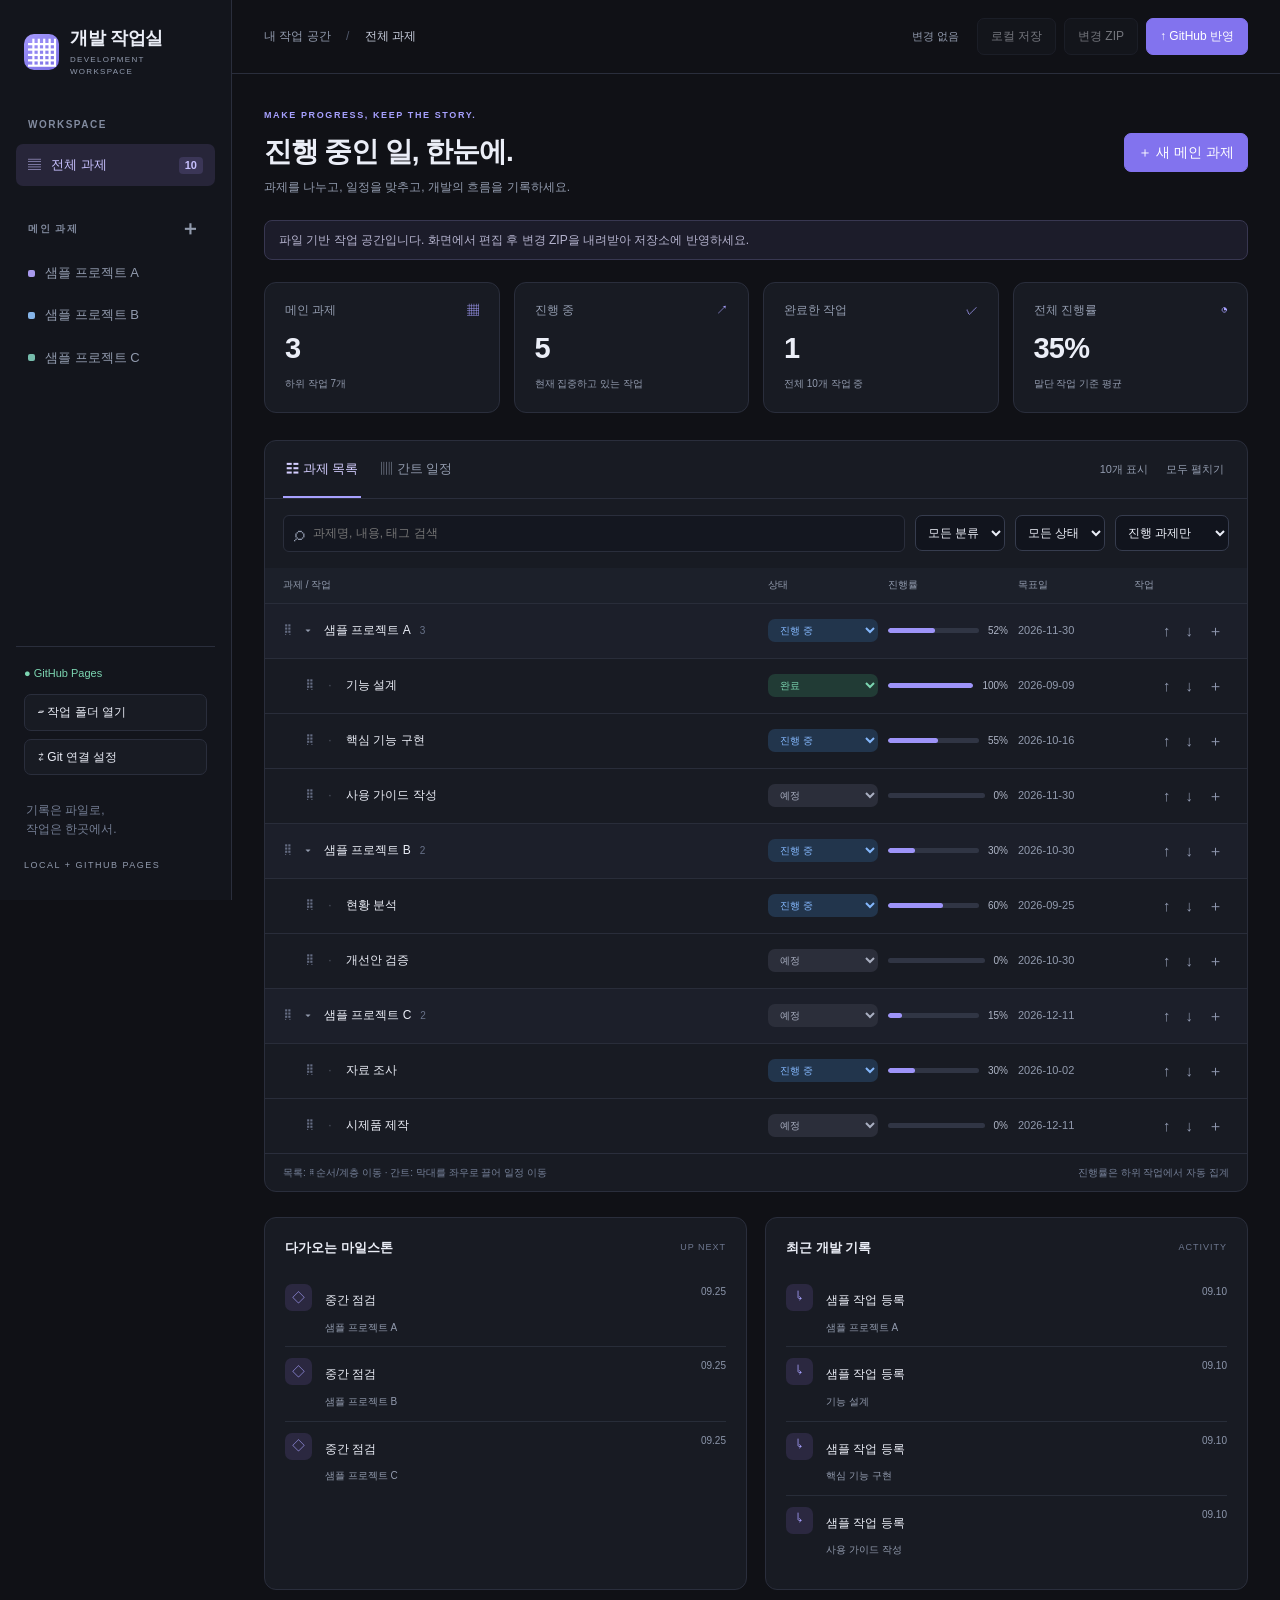
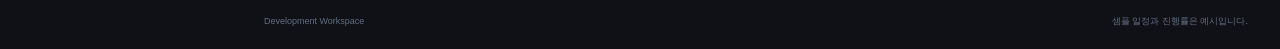
==== commit bd13c13d: "feat: improve task and Gantt interactions" ====
--- a/web/index.html
+++ b/web/index.html
@@ -73,7 +73,7 @@
 .filterbar { display:flex; gap:10px; padding:16px 18px; align-items:center; flex-wrap:wrap; }
 .search { display:flex; align-items:center; gap:8px; background:#141720; border:1px solid var(--line); border-radius:6px; padding-left:10px; flex:1; min-width:170px; }
 .search span { font-size:21px; color:var(--muted); } .search input { border:0; background:transparent; padding:8px 0; width:100%; font-size:12px; }
-.filterbar select { font-size:12px; padding:9px 8px; } .archive-toggle { display:flex; align-items:center; gap:4px; font-size:11px; color:var(--muted); }
+.filterbar select { font-size:12px; padding:9px 8px; }
 .tree { overflow-x:auto; }
 .task-row { display:grid; grid-template-columns:minmax(280px,1fr) 110px 120px 106px 95px; align-items:center; gap:10px; min-height:55px; padding:0 18px; border-top:1px solid #292d3a; font-size:12px; min-width:755px; }
 .task-row.header { min-height:35px; background:#1c202a; color:var(--muted); border-top:0; font-size:10px; }
@@ -104,12 +104,16 @@
 .gantt-table { min-width:900px; }
 .gantt-row { display:grid; grid-template-columns:260px minmax(640px,1fr); min-height:48px; border-top:1px solid var(--line); }
 .gantt-label { padding:13px 14px 10px calc(14px + var(--depth,0)*18px); font-size:11px; border-right:1px solid var(--line); white-space:nowrap; text-overflow:ellipsis; overflow:hidden; }
+.gantt-task-label { display:flex; align-items:center; gap:7px; }.gantt-task-label .task-open { min-width:0; overflow:hidden; text-overflow:ellipsis; }
+.gantt-row.drop-before { box-shadow:inset 0 2px 0 var(--accent); }.gantt-row.drop-after { box-shadow:inset 0 -2px 0 var(--accent); }
 .gantt-scale { position:relative; min-height:35px; background:#202430; }
 .gantt-month { position:absolute; font-size:10px; padding:10px 8px; border-left:1px solid var(--line); }
 .gantt-lane { position:relative; min-height:48px; }
 .gantt-grid { position:absolute; top:0; bottom:0; border-left:1px solid #303544; pointer-events:none; }
-.gantt-bar { position:absolute; top:15px; height:17px; border-radius:4px; background:#484263; overflow:hidden; }
+.gantt-bar { position:absolute; top:15px; height:17px; border-radius:4px; background:#484263; overflow:hidden; cursor:grab; touch-action:none; }
+.gantt-bar:active { cursor:grabbing; }.gantt-bar.dragging { outline:2px solid #c7bfff; z-index:5; }
 .gantt-bar .progress-fill { opacity:.8; } .gantt-bar.root { height:9px; top:19px; background:#665c96; }
+.gantt-tooltip { position:absolute; z-index:20; bottom:38px; width:min(310px,75%); padding:9px 11px; border:1px solid #515a74; border-radius:7px; background:#10131b; box-shadow:0 8px 24px #0009; color:var(--text); font-size:11px; line-height:1.45; pointer-events:none; white-space:pre-wrap; }
 .gantt-marker { position:absolute; transform:translateX(-50%); top:1px; font-size:13px; color:var(--green); }
 .gantt-marker.release { color:var(--orange); top:28px; }
 .today-line { position:absolute; top:0; bottom:0; width:1px; background:#ee9790; opacity:.7; }
@@ -136,6 +140,7 @@
 .form-field small { font-size:10px; }.form-error { color:var(--red); padding:0 25px; font-size:12px; }
 .dialog-footer { display:flex; justify-content:flex-end; align-items:center; flex-wrap:wrap; gap:9px; border-top:1px solid var(--line); padding:15px 25px; }
 .dialog-footer button { font-size:12px; }.dialog-footer .muted { font-size:10px; }
+.danger { color:#ffaaaa; border-color:#754854; background:#302027; }.danger:hover { background:#472932; }
 .body-editor textarea { min-height:130px; }.body-editor { display:grid; gap:16px; }
 .body-toolbar { display:flex; justify-content:space-between; gap:12px; align-items:center; }.body-toolbar p { font-size:11px; color:var(--muted); }
 .checklist-item { display:flex; gap:8px; align-items:center; margin-top:8px; }.checklist-item input[type=text] { flex:1; }.checklist-item button { padding:3px 8px; }
@@ -154,7 +159,7 @@
 @media(min-width:1600px) { .content { padding-top:42px; }.task-row { min-height:62px; } }
 @media(max-width:1200px) { .sidebar { width:205px; } main { margin-left:205px; }.topbar,.content { padding-left:22px; padding-right:22px; }.breadcrumb { display:none; }.topbar { justify-content:flex-end; }.kpi { padding:15px; }.brand { margin-left:0; font-size:16px; } }
 @media(max-width:850px) { .sidebar { width:65px; padding:18px 9px; }.brand { margin:0 3px 25px; }.brand>div,.workspace-label,.sidebar-bottom,.nav span,.nav b,#projectNav { display:none; }.brand-icon { width:35px; height:35px; flex:none; }.nav { justify-content:center; } main { margin-left:65px; }.kpis { grid-template-columns:repeat(2,1fr); }.bottom-grid { grid-template-columns:1fr; }.page-heading { align-items:flex-start; }.page-heading h1 { font-size:24px; }.header-actions { flex-wrap:wrap; justify-content:flex-end; } }
-@media(max-width:600px) { .sidebar { display:none; } main { margin-left:0; }.topbar { padding:12px 14px; }.content { padding:22px 14px; }.page-heading { flex-direction:column; gap:13px; }.page-heading button { font-size:12px; }.kpis { gap:9px; margin-bottom:18px; }.kpi { padding:13px; }.kpi strong { font-size:25px; }.header-actions { gap:5px; } .header-actions button { font-size:10px; padding:7px 8px; } #saveState { width:100%; text-align:right; }.filterbar { padding:12px; gap:7px; }.search { flex-basis:100%; }.filterbar select { font-size:11px; flex:1; }.archive-toggle { font-size:10px; }.viewbar { padding:0 12px; }.viewbar-right { gap:5px; }.views { gap:10px; }.views button { font-size:12px; }.panel-footer { flex-direction:column; gap:4px; }.form-grid { grid-template-columns:1fr; }.form-field.wide { grid-column:auto; }.dialog-body,.dialog-head { padding:17px; }.tabs { padding:0 15px; }.dialog-footer { padding:12px 16px; }.image-grid { grid-template-columns:1fr 1fr; }.page-footer { flex-direction:column; gap:5px; } }
+@media(max-width:600px) { .sidebar { display:none; } main { margin-left:0; }.topbar { padding:12px 14px; }.content { padding:22px 14px; }.page-heading { flex-direction:column; gap:13px; }.page-heading button { font-size:12px; }.kpis { gap:9px; margin-bottom:18px; }.kpi { padding:13px; }.kpi strong { font-size:25px; }.header-actions { gap:5px; } .header-actions button { font-size:10px; padding:7px 8px; } #saveState { width:100%; text-align:right; }.filterbar { padding:12px; gap:7px; }.search { flex-basis:100%; }.filterbar select { font-size:11px; flex:1; }.viewbar { padding:0 12px; }.viewbar-right { gap:5px; }.views { gap:10px; }.views button { font-size:12px; }.panel-footer { flex-direction:column; gap:4px; }.form-grid { grid-template-columns:1fr; }.form-field.wide { grid-column:auto; }.dialog-body,.dialog-head { padding:17px; }.tabs { padding:0 15px; }.dialog-footer { padding:12px 16px; }.image-grid { grid-template-columns:1fr 1fr; }.page-footer { flex-direction:column; gap:5px; } }
 </style>
 </head>
 <body>
@@ -176,10 +181,10 @@
       <section id="kpis" class="kpis" aria-label="작업 요약"></section>
       <section class="work-panel">
         <div class="viewbar"><div class="views"><button id="treeView" aria-pressed="true" class="active">☷ 과제 목록</button><button id="ganttView" aria-pressed="false">▥ 간트 일정</button></div><div class="viewbar-right"><span id="resultCount"></span><button id="expandButton" class="subtle">모두 펼치기</button></div></div>
-        <div class="filterbar"><label class="search"><span>⌕</span><input id="search" type="search" placeholder="과제명, 내용, 태그 검색" aria-label="과제 검색"></label><select id="category" aria-label="분류 필터"><option value="all">모든 분류</option><option value="assigned">수명 업무</option><option value="personal">개인 개발</option><option value="project">프로젝트</option></select><select id="status" aria-label="상태 필터"><option value="all">모든 상태</option><option value="planned">예정</option><option value="in_progress">진행 중</option><option value="blocked">차단됨</option><option value="on_hold">보류</option><option value="completed">완료</option><option value="cancelled">취소</option></select><label class="archive-toggle"><input type="checkbox" id="showArchived"> 보관함 포함</label></div>
+        <div class="filterbar"><label class="search"><span>⌕</span><input id="search" type="search" placeholder="과제명, 내용, 태그 검색" aria-label="과제 검색"></label><select id="category" aria-label="분류 필터"><option value="all">모든 분류</option><option value="assigned">수명 업무</option><option value="personal">개인 개발</option><option value="project">프로젝트</option></select><select id="status" aria-label="상태 필터"><option value="all">모든 상태</option><option value="planned">예정</option><option value="in_progress">진행 중</option><option value="blocked">차단됨</option><option value="on_hold">보류</option><option value="completed">완료</option><option value="cancelled">취소</option></select><select id="archiveMode" aria-label="보관 과제 필터"><option value="active">진행 과제만</option><option value="archived">보관된 과제만</option><option value="all">전체 과제</option></select></div>
         <div id="tree" class="tree" aria-label="계층별 과제 목록"></div>
         <div id="gantt" class="gantt" aria-label="간트 일정" hidden></div>
-        <div class="panel-footer"><span id="treeHint">⠿ 드래그로 순서 변경 · 과제 중앙에 놓으면 하위 작업으로 이동</span><span>진행률은 하위 작업에서 자동 집계</span></div>
+        <div class="panel-footer"><span id="treeHint">목록: ⠿ 순서/계층 이동 · 간트: 막대를 좌우로 끌어 일정 이동</span><span>진행률은 하위 작업에서 자동 집계</span></div>
       </section>
       <section class="bottom-grid"><div class="small-panel"><div class="section-title"><h2>다가오는 마일스톤</h2><span>UP NEXT</span></div><div id="upcoming"></div></div><div class="small-panel"><div class="section-title"><h2>최근 개발 기록</h2><span>ACTIVITY</span></div><div id="activity"></div></div></section>
       <details id="errorsPanel" class="errors-panel" hidden><summary>불러오기 오류 · 정상 과제는 계속 조회할 수 있습니다</summary><ul id="errors"></ul></details>
@@ -190,7 +195,7 @@
     <div class="dialog-head"><div><span class="eyebrow" id="taskId"></span><h2 id="taskTitle">과제 편집</h2></div><button type="button" class="icon-button" id="closeTask" aria-label="과제 편집 닫기">×</button></div>
     <div id="taskTabs" class="tabs" role="tablist" aria-label="과제 편집 영역"><button type="button" data-tab="overview" role="tab" aria-selected="true">기본 정보</button><button type="button" data-tab="body" role="tab" aria-selected="false">상세 내용</button><button type="button" data-tab="logs" role="tab" aria-selected="false">개발 로그</button><button type="button" data-tab="decisions" role="tab" aria-selected="false">의사결정</button><button type="button" data-tab="milestones" role="tab" aria-selected="false">마일스톤</button><button type="button" data-tab="releases" role="tab" aria-selected="false">릴리즈</button><button type="button" data-tab="history" role="tab" aria-selected="false">변경 이력</button></div>
     <div id="taskFields" class="dialog-body"></div><p id="taskError" class="form-error" role="alert"></p>
-    <div class="dialog-footer"><button type="button" id="addChild">＋ 하위 작업</button><button type="button" id="archiveTask" class="subtle">보관하기</button><span class="spacer"></span><span id="draftState" class="muted"></span><button type="submit" class="primary" id="applyTask">변경 적용</button></div>
+    <div class="dialog-footer"><button type="button" id="addChild">＋ 하위 작업</button><button type="button" id="archiveTask" class="subtle">보관하기</button><button type="button" id="deleteTask" class="danger">삭제</button><span class="spacer"></span><span id="draftState" class="muted"></span><button type="submit" class="primary" id="applyTask">변경 적용</button></div>
   </form></dialog>
   <dialog id="connectionDialog" aria-labelledby="connectionTitle"><form id="connectionForm" class="connection-form"><div class="dialog-head"><h2 id="connectionTitle">로컬 Git 연결</h2><button type="button" class="icon-button" data-close="connectionDialog" aria-label="연결 설정 닫기">×</button></div><p>저장소의 <strong>Start-GitHub-Sync.cmd</strong>를 한 번 실행한 뒤, 표시된 연결 코드를 입력하세요. Git 인증은 PC의 기존 설정을 사용합니다.</p><label>포트<input id="helperPort" type="number" value="8765" min="1024" max="65535" required></label><label>이번 실행의 연결 코드<input id="helperToken" type="password" autocomplete="off" required></label><p class="muted">연결 코드는 현재 탭에서만 사용합니다. 연결 시 해당 저장소의 최신 파일을 불러옵니다.</p><p id="connectionError" class="form-error" role="alert"></p><div class="dialog-footer"><button type="submit" class="primary">연결하고 데이터 열기</button></div></form></dialog>
   <dialog id="publishDialog" aria-labelledby="publishTitle"><form id="publishForm"><div class="dialog-head"><div><span class="eyebrow">SAVE → COMMIT → PUSH</span><h2 id="publishTitle">GitHub에 변경 반영</h2></div><button type="button" class="icon-button" data-close="publishDialog" aria-label="GitHub 반영 닫기">×</button></div><div class="dialog-body"><p id="gitTarget"></p><label class="form-field">커밋 메시지<input id="commitMessage" minlength="3" maxlength="120" required value="docs: update development tasks"></label><ul id="publishFiles" class="file-list"></ul><details open><summary>변경 내용 확인</summary><pre id="gitDiff"></pre></details><p id="publishResult" role="status"></p></div><div class="dialog-footer"><button id="confirmPublish" type="submit" class="primary">저장 · 커밋 · 푸시</button></div></form></dialog>
@@ -290,6 +295,12 @@
     t.parentId = parentId; list.splice(index < 0 ? list.length : index, 0, t); list.forEach((x, i) => x.order = i); validateTree(tasks);
   }
   function endDate(task) { return task.status === 'completed' && task.actualEndDate ? task.actualEndDate : task.targetEndDate; }
+  function shiftSchedule(task, days) {
+    if (!Number.isInteger(days)) throw Error('이동 일수는 정수여야 합니다.');
+    const shifted = clone(task);
+    for (const key of ['startDate', 'targetEndDate', 'actualEndDate']) if (shifted[key]) shifted[key] = iso(day(shifted[key]) + days);
+    validateTask(shifted); return shifted;
+  }
   function timeline(tasks) {
     const dates = tasks.flatMap(t => [t.startDate, endDate(t), ...t.milestones.map(m => m.date), ...t.releases.map(r => r.releaseDate)]).map(day).filter(v => v !== null);
     const first = new Date((dates.length ? Math.min(...dates) : day(today())) * DAY);
@@ -334,7 +345,7 @@
     return new Blob([...chunks, ...directory, end], { type: 'application/zip' });
   }
   function equal(a, b) { return a === null || b === null ? a === b : a.length === b.length && a.every((v, i) => v === b[i]); }
-  scope.DHD = Object.freeze({ categories, statuses, DAY, clone, json, bytes, text, plain, day, today, iso, safePath, validateTask, normalize, validateTree, children, descendants, progress, move, endDate, timeline, indexDocument, parseBody, writeBody, crc32, zip, equal });
+  scope.DHD = Object.freeze({ categories, statuses, DAY, clone, json, bytes, text, plain, day, today, iso, safePath, validateTask, normalize, validateTree, children, descendants, progress, move, endDate, shiftSchedule, timeline, indexDocument, parseBody, writeBody, crc32, zip, equal });
 })(globalThis);
 </script><script>(function (scope) {
   'use strict';
@@ -394,6 +405,20 @@
       }
       this.tasks = copy; this.updateIndex();
     }
+    remove(id) {
+      this.assertWritable(); const task = this.tasks.find(t => t.id === id); if (!task) throw Error('삭제할 과제를 찾을 수 없습니다.');
+      const removedIds = new Set([id, ...C.descendants(this.tasks, id)]);
+      const removed = this.tasks.filter(t => removedIds.has(t.id));
+      const parentId = task.parentId; this.tasks = this.tasks.filter(t => !removedIds.has(t.id));
+      C.children(this.tasks, parentId).forEach((sibling, order) => {
+        if (sibling.order !== order) { sibling.order = order; sibling.updatedAt = new Date().toISOString(); this.files.set(`tasks/${sibling.id}.json`, C.bytes(C.json(sibling))); }
+      });
+      // Existing content remains as an unindexed Git-recoverable orphan. Only never-saved files are discarded.
+      for (const item of removed) for (const path of [`tasks/${item.id}.json`, item.bodyFile, ...(item.images || []).map(image => image.file)].filter(Boolean)) {
+        if (this.baseline.has(path)) this.files.set(path, this.baseline.get(path)); else this.files.delete(path);
+      }
+      this.updateIndex(); return removed;
+    }
     updateIndex() { this.index = C.indexDocument(this.index, this.tasks); this.files.set('index.json', C.bytes(C.json(this.index))); }
     async image(task, file) {
       this.assertWritable();
@@ -462,7 +487,7 @@
   'use strict';
   const C = window.DHD, S = window.DHDStorage, config = window.DHD_CONFIG;
   let ws = new S.Workspace();
-  const ui = { scope: null, query: '', category: 'all', status: 'all', archived: false, collapsed: new Set(), view: 'tree', selected: null, draft: null, draftDirty: false, tab: 'overview', preview: false, busy: false, imageUrls: [], addedImages: new Set(), review: null, lastExport: null };
+  const ui = { scope: null, query: '', category: 'all', status: 'all', archiveMode: 'active', collapsed: new Set(), view: 'tree', selected: null, draft: null, draftDirty: false, tab: 'overview', preview: false, busy: false, imageUrls: [], addedImages: new Set(), review: null, lastExport: null, dragTask: null };
   const $ = selector => document.querySelector(selector);
   function el(tag, attrs = {}, ...children) {
     const node = document.createElement(tag);
@@ -482,7 +507,7 @@
   function orderedRows() {
     const scopeIds = ui.scope ? new Set([ui.scope, ...C.descendants(ws.tasks, ui.scope)]) : new Set(ws.tasks.map(t => t.id));
     const hidden = archivedIds();
-    const direct = ws.tasks.filter(t => scopeIds.has(t.id) && (ui.archived || !hidden.has(t.id)) && (ui.category === 'all' || t.category === ui.category) && (ui.status === 'all' || t.status === ui.status) && (!ui.query || `${t.title} ${t.summary} ${(t.tags || []).join(' ')}`.toLowerCase().includes(ui.query)));
+    const direct = ws.tasks.filter(t => scopeIds.has(t.id) && (ui.archiveMode === 'all' || (ui.archiveMode === 'archived' ? hidden.has(t.id) : !hidden.has(t.id))) && (ui.category === 'all' || t.category === ui.category) && (ui.status === 'all' || t.status === ui.status) && (!ui.query || `${t.title} ${t.summary} ${(t.tags || []).join(' ')}`.toLowerCase().includes(ui.query)));
     const matches = new Set(direct.map(t => t.id)), included = new Set(matches), map = new Map(ws.tasks.map(t => [t.id, t]));
     for (const t of direct) { let p = t.parentId; const seen = new Set(); while (p && map.has(p) && !seen.has(p)) { seen.add(p); included.add(p); p = map.get(p).parentId; } }
     const rows = [], visited = new Set(), filtering = ui.query || ui.status !== 'all' || ui.category !== 'all';
@@ -504,22 +529,24 @@
   }
   function renderKpis() {
     const hidden = archivedIds(), scopeIds = ui.scope ? new Set([ui.scope, ...C.descendants(ws.tasks, ui.scope)]) : null;
-    const active = ws.tasks.filter(t => !hidden.has(t.id) && (!scopeIds || scopeIds.has(t.id)));
-    const roots = active.filter(t => !t.parentId), leaves = active.filter(t => !active.some(x => x.parentId === t.id));
+    const active = ws.tasks.filter(t => (ui.archiveMode === 'all' || (ui.archiveMode === 'archived' ? hidden.has(t.id) : !hidden.has(t.id))) && (!scopeIds || scopeIds.has(t.id)));
+    const roots = active.filter(t => !t.parentId || !active.some(parent => parent.id === t.parentId)), leaves = active.filter(t => !active.some(x => x.parentId === t.id));
     const total = leaves.length ? Math.round(leaves.reduce((sum, t) => sum + t.progress, 0) / leaves.length) : 0;
     const stats = [['메인 과제', roots.length, `하위 작업 ${active.length - roots.length}개`, '▦'], ['진행 중', active.filter(t => t.status === 'in_progress').length, '현재 집중하고 있는 작업', '↗'], ['완료한 작업', active.filter(t => t.status === 'completed').length, `전체 ${active.length}개 작업 중`, '✓'], ['전체 진행률', `${total}%`, '말단 작업 기준 평균', '◔']];
     $('#kpis').replaceChildren(...stats.map(([label, value, detail, icon]) => el('article', { class: 'kpi' }, el('div', { class: 'kpi-top' }, label, el('span', { class: 'kpi-icon', text: icon })), el('strong', { text: value }), el('small', { text: detail }))));
   }
   function renderTree(rows) {
+    const archived = archivedIds();
     const header = el('div', { class: 'task-row header' }, el('span', { text: '과제 / 작업' }), el('span', { text: '상태' }), el('span', { text: '진행률' }), el('span', { text: '목표일' }), el('span', { text: '작업' }));
     const nodes = rows.map(({ t, depth }) => {
       const kids = C.children(ws.tasks, t.id), pct = C.progress(ws.tasks, t);
-      const select = el('select', { class: `row-status status-${t.status}`, 'aria-label': `${t.title} 상태`, onchange: e => guard(() => { const changes = { status: e.target.value }; if (changes.status === 'completed') { changes.progress = 100; changes.actualEndDate = C.today() < t.startDate ? t.startDate : C.today(); } else if (t.status === 'completed') changes.actualEndDate = null; ws.record(t.id, changes); render(); }) }, ...Object.entries(C.statuses).map(([v, label]) => el('option', { value: v, selected: v === t.status, text: label })));
+      const select = el('select', { class: `row-status status-${t.status}`, 'aria-label': `${t.title} 상태`, onchange: e => guard(() => { const changes = { status: e.target.value }; if (changes.status === 'completed') changes.progress = 100; ws.record(t.id, changes); render(); }) }, ...Object.entries(C.statuses).map(([v, label]) => el('option', { value: v, selected: v === t.status, text: label })));
       const progress = el('div', { class: 'row-progress' }, el('div', { class: 'progress-track', role: 'progressbar', 'aria-label': `${t.title} 진행률`, 'aria-valuenow': pct, 'aria-valuemin': 0, 'aria-valuemax': 100 }, el('div', { class: 'progress-fill' })), el('span', { text: `${pct}%` })); progress.querySelector('.progress-fill').style.width = pct + '%';
-      const row = el('div', { class: 'task-row' + (!depth ? ' root-row' : '') + (t.archived ? ' archived' : ''), 'data-id': t.id },
+      const row = el('div', { class: 'task-row' + (!depth ? ' root-row' : '') + (archived.has(t.id) ? ' archived' : ''), 'data-id': t.id },
         el('div', { class: 'task-name' }, el('span', { class: 'drag-handle', draggable: 'true', title: '드래그하여 이동', 'aria-hidden': 'true' }, '⠿'), el('button', { class: 'fold', 'aria-label': `${t.title} ${ui.collapsed.has(t.id) ? '펼치기' : '접기'}`, 'aria-expanded': !ui.collapsed.has(t.id), disabled: !kids.length, onclick: () => { ui.collapsed.has(t.id) ? ui.collapsed.delete(t.id) : ui.collapsed.add(t.id); renderTree(orderedRows()); } }, kids.length ? (ui.collapsed.has(t.id) ? '▸' : '▾') : '·'), el('button', { class: 'task-open', onclick: () => openTask(t.id) }, t.title), kids.length ? el('span', { class: 'child-count', text: kids.length }) : null), select, progress, el('time', { class: 'row-date', text: t.targetEndDate || '미정' }), el('div', { class: 'row-actions' }, el('button', { title: '위로 이동', 'aria-label': `${t.title} 위로 이동`, onclick: () => stepMove(t.id, -1) }, '↑'), el('button', { title: '아래로 이동', 'aria-label': `${t.title} 아래로 이동`, onclick: () => stepMove(t.id, 1) }, '↓'), el('button', { title: '하위 작업 추가', 'aria-label': `${t.title} 하위 작업 추가`, onclick: () => addTask(t.id) }, '＋')));
       row.style.setProperty('--depth', Math.min(depth, 12));
-      row.querySelector('.drag-handle').addEventListener('dragstart', e => { e.dataTransfer.setData('text/plain', t.id); e.dataTransfer.effectAllowed = 'move'; });
+      row.querySelector('.drag-handle').addEventListener('dragstart', e => { ui.dragTask = t.id; e.dataTransfer.setData('text/plain', t.id); e.dataTransfer.effectAllowed = 'move'; });
+      row.querySelector('.drag-handle').addEventListener('dragend', () => ui.dragTask = null);
       row.addEventListener('dragover', e => { if (ui.query || ui.category !== 'all' || ui.status !== 'all') return; e.preventDefault(); const y = (e.clientY - row.getBoundingClientRect().top) / row.getBoundingClientRect().height; row.classList.remove('drop-before', 'drop-after', 'drop-inside'); row.dataset.drop = y < .25 ? 'before' : y > .75 ? 'after' : 'inside'; row.classList.add('drop-' + row.dataset.drop); });
       row.addEventListener('dragleave', () => row.classList.remove('drop-before', 'drop-after', 'drop-inside'));
       row.addEventListener('drop', e => { e.preventDefault(); const id = e.dataTransfer.getData('text/plain'); if (!ws.tasks.some(x => x.id === id) || id === t.id) return; guard(() => { const siblings = C.children(ws.tasks, t.parentId); const before = row.dataset.drop === 'before' ? t.id : siblings[siblings.findIndex(x => x.id === t.id) + 1]?.id; ws.relocate(id, row.dataset.drop === 'inside' ? t.id : t.parentId, row.dataset.drop === 'inside' ? null : before); ui.collapsed.delete(t.id); render(); }); });
@@ -529,6 +556,41 @@
     $('#resultCount').textContent = `${rows.length}개 표시`;
   }
   function stepMove(id, delta) { guard(() => { const t = ws.tasks.find(t => t.id === id), siblings = C.children(ws.tasks, t.parentId); const idx = siblings.findIndex(t => t.id === id); if (idx + delta < 0 || idx + delta >= siblings.length) return; const before = delta < 0 ? siblings[idx - 1]?.id : siblings[idx + 2]?.id; ws.relocate(id, t.parentId, before); render(); }); }
+  function canReorder() { return !ui.query && ui.category === 'all' && ui.status === 'all' && ui.archiveMode === 'active'; }
+  function latestStatusSummary(t) {
+    const domainItems = [
+      ...t.logs.map(item => ({ at: item.at, kind: '개발 로그', title: item.title, detail: item.content })),
+      ...t.decisions.map(item => ({ at: item.date, kind: '의사결정', title: item.title, detail: item.decision })),
+      ...t.milestones.map(item => ({ at: item.date, kind: '마일스톤', title: item.title, detail: item.description })),
+      ...t.releases.map(item => ({ at: item.releaseDate, kind: '릴리즈', title: `${item.version || ''} ${item.title || ''}`.trim(), detail: item.summary }))
+    ].filter(item => item.at).sort((a, b) => b.at.localeCompare(a.at));
+    const history = (t.history || []).filter(item => item.at).map(item => ({ at: item.at, kind: '변경 이력', title: item.title || item.action, detail: '' })).sort((a, b) => b.at.localeCompare(a.at));
+    const latest = domainItems[0] || history[0], dates = `${t.startDate} ~ ${C.endDate(t) || '종료일 미정'}`, taskSummary = String(t.summary || '').replace(/\s+/g, ' ').trim();
+    const prefix = `${C.statuses[t.status]} · ${C.progress(ws.tasks, t)}%\n${dates}${taskSummary ? `\n${taskSummary.slice(0, 140)}` : ''}`;
+    if (!latest) return `${prefix}\n최근 기록 없음`;
+    const detail = String(latest.detail || '').replace(/\s+/g, ' ').trim();
+    return `${prefix}\n최근 ${latest.kind} · ${latest.at.slice(0, 10)}\n${latest.title || ''}${detail ? ` — ${detail.slice(0, 140)}` : ''}`;
+  }
+  function installGanttOrder(row, task, handle) {
+    handle.addEventListener('dragstart', event => { if (!canReorder()) { event.preventDefault(); message('검색·필터·보관함 보기 중에는 순서를 이동할 수 없습니다.', true); return; } ui.dragTask = task.id; event.dataTransfer.setData('text/plain', task.id); event.dataTransfer.effectAllowed = 'move'; });
+    handle.addEventListener('dragend', () => ui.dragTask = null);
+    row.addEventListener('dragover', event => { if (!canReorder()) return; const moving = ws.tasks.find(t => t.id === ui.dragTask); if (!moving || moving.parentId !== task.parentId || moving.id === task.id) return; event.preventDefault(); const before = event.clientY < row.getBoundingClientRect().top + row.getBoundingClientRect().height / 2; row.dataset.drop = before ? 'before' : 'after'; row.classList.toggle('drop-before', before); row.classList.toggle('drop-after', !before); });
+    row.addEventListener('dragleave', () => row.classList.remove('drop-before', 'drop-after'));
+    row.addEventListener('drop', event => { event.preventDefault(); const id = ui.dragTask || event.dataTransfer.getData('text/plain'), moving = ws.tasks.find(t => t.id === id), position = row.dataset.drop; row.classList.remove('drop-before', 'drop-after'); ui.dragTask = null; if (!moving || moving.parentId !== task.parentId || moving.id === task.id) { message('간트의 위·아래 이동은 같은 상위 과제 안에서만 가능합니다.', true); return; } const siblings = C.children(ws.tasks, task.parentId); const beforeId = position === 'before' ? task.id : siblings[siblings.findIndex(t => t.id === task.id) + 1]?.id; guard(() => { ws.relocate(id, task.parentId, beforeId); render(); message('간트에서 과제 순서를 변경했습니다. 파일 저장이 필요합니다.'); }); });
+  }
+  function installScheduleDrag(bar, lane, task, range, pos, tooltip) {
+    let startX = 0, delta = 0, pointerId = null;
+    const showTip = event => { if (pointerId !== null) return; const box = lane.getBoundingClientRect(); tooltip.hidden = false; tooltip.style.left = Math.max(4, Math.min(event.clientX - box.left + 10, box.width - Math.min(320, box.width * .75))) + 'px'; };
+    bar.addEventListener('pointerenter', showTip); bar.addEventListener('pointermove', event => {
+      if (pointerId === null) return showTip(event);
+      delta = Math.round((event.clientX - startX) / Math.max(1, lane.clientWidth) * range.days);
+      bar.style.left = pos(C.iso(C.day(task.startDate) + delta)) + '%';
+    });
+    bar.addEventListener('pointerleave', () => { if (pointerId === null) tooltip.hidden = true; });
+    bar.addEventListener('pointerdown', event => { if (event.button !== 0) return; event.preventDefault(); startX = event.clientX; delta = 0; pointerId = event.pointerId; tooltip.hidden = true; bar.classList.add('dragging'); try { bar.setPointerCapture?.(pointerId); } catch (_) {} });
+    const finish = event => { if (pointerId !== event.pointerId) return; try { bar.releasePointerCapture?.(pointerId); } catch (_) {} pointerId = null; bar.classList.remove('dragging'); if (event.type === 'pointerup' && delta) { try { const shifted = C.shiftSchedule(task, delta); ws.record(task.id, { startDate: shifted.startDate, targetEndDate: shifted.targetEndDate, actualEndDate: shifted.actualEndDate }); render(); message(`${task.title} 일정을 ${Math.abs(delta)}일 ${delta > 0 ? '뒤로' : '앞으로'} 이동했습니다. 마일스톤·릴리즈 날짜는 유지했습니다.`); } catch (error) { render(); message(error.message, true); } } else renderGantt(orderedRows()); };
+    bar.addEventListener('pointerup', finish); bar.addEventListener('pointercancel', finish);
+  }
   function renderGantt(rows) {
     if (!rows.length) return $('#gantt').replaceChildren(el('div', { class: 'empty', text: '표시할 일정이 없습니다.' }));
     const range = C.timeline(rows.map(r => r.t));
@@ -539,11 +601,12 @@
     for (const { t, depth } of rows) {
       const lane = el('div', { class: 'gantt-lane' });
       for (const m of range.months) { const line = el('span', { class: 'gantt-grid' }); line.style.left = (m.start - range.start) / range.days * 100 + '%'; lane.append(line); }
-      const end = C.endDate(t);
-      if (end) { const bar = el('div', { class: 'gantt-bar' + (!depth ? ' root' : ''), title: `${t.title}: ${t.startDate} ~ ${end}` }, el('div', { class: 'progress-fill' })); bar.style.left = pos(t.startDate) + '%'; bar.style.width = Math.max(.3, (C.day(end) - C.day(t.startDate) + 1) / range.days * 100) + '%'; bar.firstChild.style.width = C.progress(ws.tasks, t) + '%'; lane.append(bar); } else lane.append(el('span', { class: 'no-end', text: '종료일 미정' }));
+      const end = C.endDate(t), summary = latestStatusSummary(t), tooltip = el('div', { class: 'gantt-tooltip', role: 'tooltip', text: summary, hidden: true });
+      if (end) { const bar = el('div', { class: 'gantt-bar' + (!depth ? ' root' : ''), title: summary, tabindex: 0, 'aria-label': `${t.title}. ${summary.replace(/\n/g, ' ')}` }, el('div', { class: 'progress-fill' })); bar.style.left = pos(t.startDate) + '%'; bar.style.width = Math.max(.3, (C.day(end) - C.day(t.startDate) + 1) / range.days * 100) + '%'; bar.firstChild.style.width = C.progress(ws.tasks, t) + '%'; bar.addEventListener('focus', () => { tooltip.hidden = false; tooltip.style.left = Math.max(4, Math.min(lane.clientWidth * pos(t.startDate) / 100, lane.clientWidth - 320)) + 'px'; }); bar.addEventListener('blur', () => tooltip.hidden = true); lane.append(bar, tooltip); installScheduleDrag(bar, lane, t, range, pos, tooltip); } else lane.append(el('span', { class: 'no-end', text: '종료일 미정', title: summary }));
       for (const item of [...t.milestones.map(m => ({ date: m.date, title: m.title, type: '', symbol: '●' })), ...t.releases.map(r => ({ date: r.releaseDate, title: `v${r.version} ${r.title || ''}`, type: ' release', symbol: '◆' }))]) { if (C.day(item.date) === null) continue; const marker = el('span', { class: 'gantt-marker' + item.type, title: `${item.date} ${item.title}`, text: item.symbol }); marker.style.left = pos(item.date) + '%'; lane.append(marker); }
       const now = pos(C.today()); if (now >= 0 && now <= 100) { const line = el('span', { class: 'today-line', title: '오늘' }); line.style.left = now + '%'; lane.append(line); }
-      const label = el('button', { class: 'gantt-label task-open', text: t.title, onclick: () => openTask(t.id) }); label.style.setProperty('--depth', depth); table.append(el('div', { class: 'gantt-row' }, label, lane));
+      const handle = el('span', { class: 'drag-handle', draggable: true, title: '위·아래로 드래그하여 순서 변경', 'aria-hidden': true }, '⠿');
+      const label = el('div', { class: 'gantt-label gantt-task-label' }, handle, el('button', { class: 'task-open', text: t.title, onclick: () => openTask(t.id) })); label.style.setProperty('--depth', depth); const row = el('div', { class: 'gantt-row', 'data-id': t.id }, label, lane); installGanttOrder(row, t, handle); table.append(row);
     }
     $('#gantt').replaceChildren(table);
   }
@@ -584,7 +647,7 @@
     if (!ui.draft) return true;
     try {
       const { task, description, checklist } = ui.draft;
-      if (task.status === 'completed') { task.progress = 100; task.actualEndDate ||= C.today() < task.startDate ? task.startDate : C.today(); }
+      if (task.status === 'completed') task.progress = 100;
       C.validateTask(task);
       for (const group of ['logs', 'decisions', 'milestones', 'releases']) for (const item of task[group]) {
         if (typeof item.title !== 'string' || !item.title.trim()) throw Error('기록의 제목을 입력해 주세요.');
@@ -597,7 +660,7 @@
       body = regex.test(body) ? body.replace(regex, () => images) : body.trimEnd() + '\n\n' + images + '\n';
       task.bodyFile ||= `notes/${task.id}.md`;
       ws.record(task.id, task, { description, checklist }); ws.files.set(task.bodyFile, C.bytes(body));
-      ui.draft.task = C.clone(ws.tasks.find(t => t.id === task.id)); ui.draftDirty = false; ui.addedImages.clear(); $('#draftState').textContent = '적용됨 · 파일 저장 필요'; $('#taskError').textContent = ''; $('#taskTitle').textContent = task.title; render(); return true;
+      ui.draft.task = C.clone(ws.tasks.find(t => t.id === task.id)); ui.draftDirty = false; ui.addedImages.clear(); $('#draftState').textContent = '적용됨 · 파일 저장 필요'; $('#taskError').textContent = ''; $('#taskTitle').textContent = task.title; render(); renderDetail(); $('#draftState').textContent = '적용됨 · 파일 저장 필요'; return true;
     } catch (e) { $('#taskError').textContent = e.message; return false; }
   }
   function renderOverview() {
@@ -672,6 +735,17 @@
     $('#archiveTask').textContent = ui.draft.task.archived ? '보관 해제' : '보관하기';
     $('#taskFields').replaceChildren(ui.tab === 'overview' ? renderOverview() : ui.tab === 'body' ? renderBody() : ui.tab === 'history' ? renderHistory() : renderCollection(ui.tab));
   }
+  function deleteDraft() {
+    if (!ui.draft) return;
+    const task = ws.tasks.find(t => t.id === ui.selected); if (!task) return;
+    const children = C.descendants(ws.tasks, task.id).size;
+    const scope = children ? `이 과제와 하위 작업 ${children}개` : '이 과제';
+    if (!confirm(`${scope}를 대시보드에서 삭제할까요?\n\n목록과 index.json에서는 제거되며, 기존 MD·JSON·이미지 파일은 Git 복구를 위해 남겨 둡니다.`)) return;
+    const removed = ws.remove(task.id); const removedIds = new Set(removed.map(item => item.id));
+    if (ui.scope && removedIds.has(ui.scope)) ui.scope = null;
+    ui.addedImages.clear(); ui.draftDirty = false; ui.draft = null; ui.selected = null; revokeImages(); $('#taskDialog').close(); render();
+    message(`${removed.length}개 과제를 대시보드에서 삭제했습니다. 변경을 파일에 저장해야 확정됩니다.`);
+  }
   function addTask(parentId = null) { guard(() => { const t = ws.add(parentId); if (parentId) ui.collapsed.delete(parentId); ui.query = ''; $('#search').value = ''; render(); openTask(t.id); }); }
   async function chooseFolder() {
     if (!window.showDirectoryPicker) throw Error('이 브라우저에서는 폴더 직접 저장을 사용할 수 없습니다. Edge/Chrome 또는 Git 연결을 사용하세요.');
@@ -728,7 +802,7 @@
   $('#sidebarAdd').addEventListener('click', () => addTask()); $('#newTaskButton').addEventListener('click', () => addTask());
   $('#search').addEventListener('input', e => { ui.query = e.target.value.toLowerCase().trim(); const rows = orderedRows(); renderTree(rows); renderGantt(rows); });
   for (const [id, key] of [['category', 'category'], ['status', 'status']]) $('#' + id).addEventListener('change', e => { ui[key] = e.target.value; render(); });
-  $('#showArchived').addEventListener('change', e => { ui.archived = e.target.checked; render(); });
+  $('#archiveMode').addEventListener('change', e => { ui.archiveMode = e.target.value; ui.scope = null; render(); });
   $('#expandButton').addEventListener('click', () => { ui.collapsed.clear(); render(); });
   for (const view of ['tree', 'gantt']) $('#' + view + 'View').addEventListener('click', () => { ui.view = view; $('#tree').hidden = view !== 'tree'; $('#gantt').hidden = view !== 'gantt'; for (const name of ['tree', 'gantt']) { $('#' + name + 'View').classList.toggle('active', name === view); $('#' + name + 'View').setAttribute('aria-pressed', name === view); } });
   $('#taskTabs').addEventListener('click', e => { const tab = e.target.closest('[data-tab]'); if (tab) { ui.tab = tab.dataset.tab; renderDetail(); } });
@@ -736,6 +810,7 @@
   $('#closeTask').addEventListener('click', closeDraft); $('#taskDialog').addEventListener('cancel', e => { e.preventDefault(); closeDraft(); });
   $('#addChild').addEventListener('click', () => { if (!applyDraft()) return; const parentId = ui.selected; $('#taskDialog').close(); ui.draft = null; addTask(parentId); });
   $('#archiveTask').addEventListener('click', () => { ui.draft.task.archived = !ui.draft.task.archived; draftChanged(); renderDetail(); });
+  $('#deleteTask').addEventListener('click', deleteDraft);
   $('#folderButton').addEventListener('click', () => guard(chooseFolder)); $('#saveButton').addEventListener('click', () => guard(save)); $('#exportButton').addEventListener('click', () => guard(exportZip));
   $('#mobileFolderButton').addEventListener('click', () => guard(chooseFolder));
   $('#mobileAllTasks').addEventListener('click', () => { ui.scope = null; render(); });
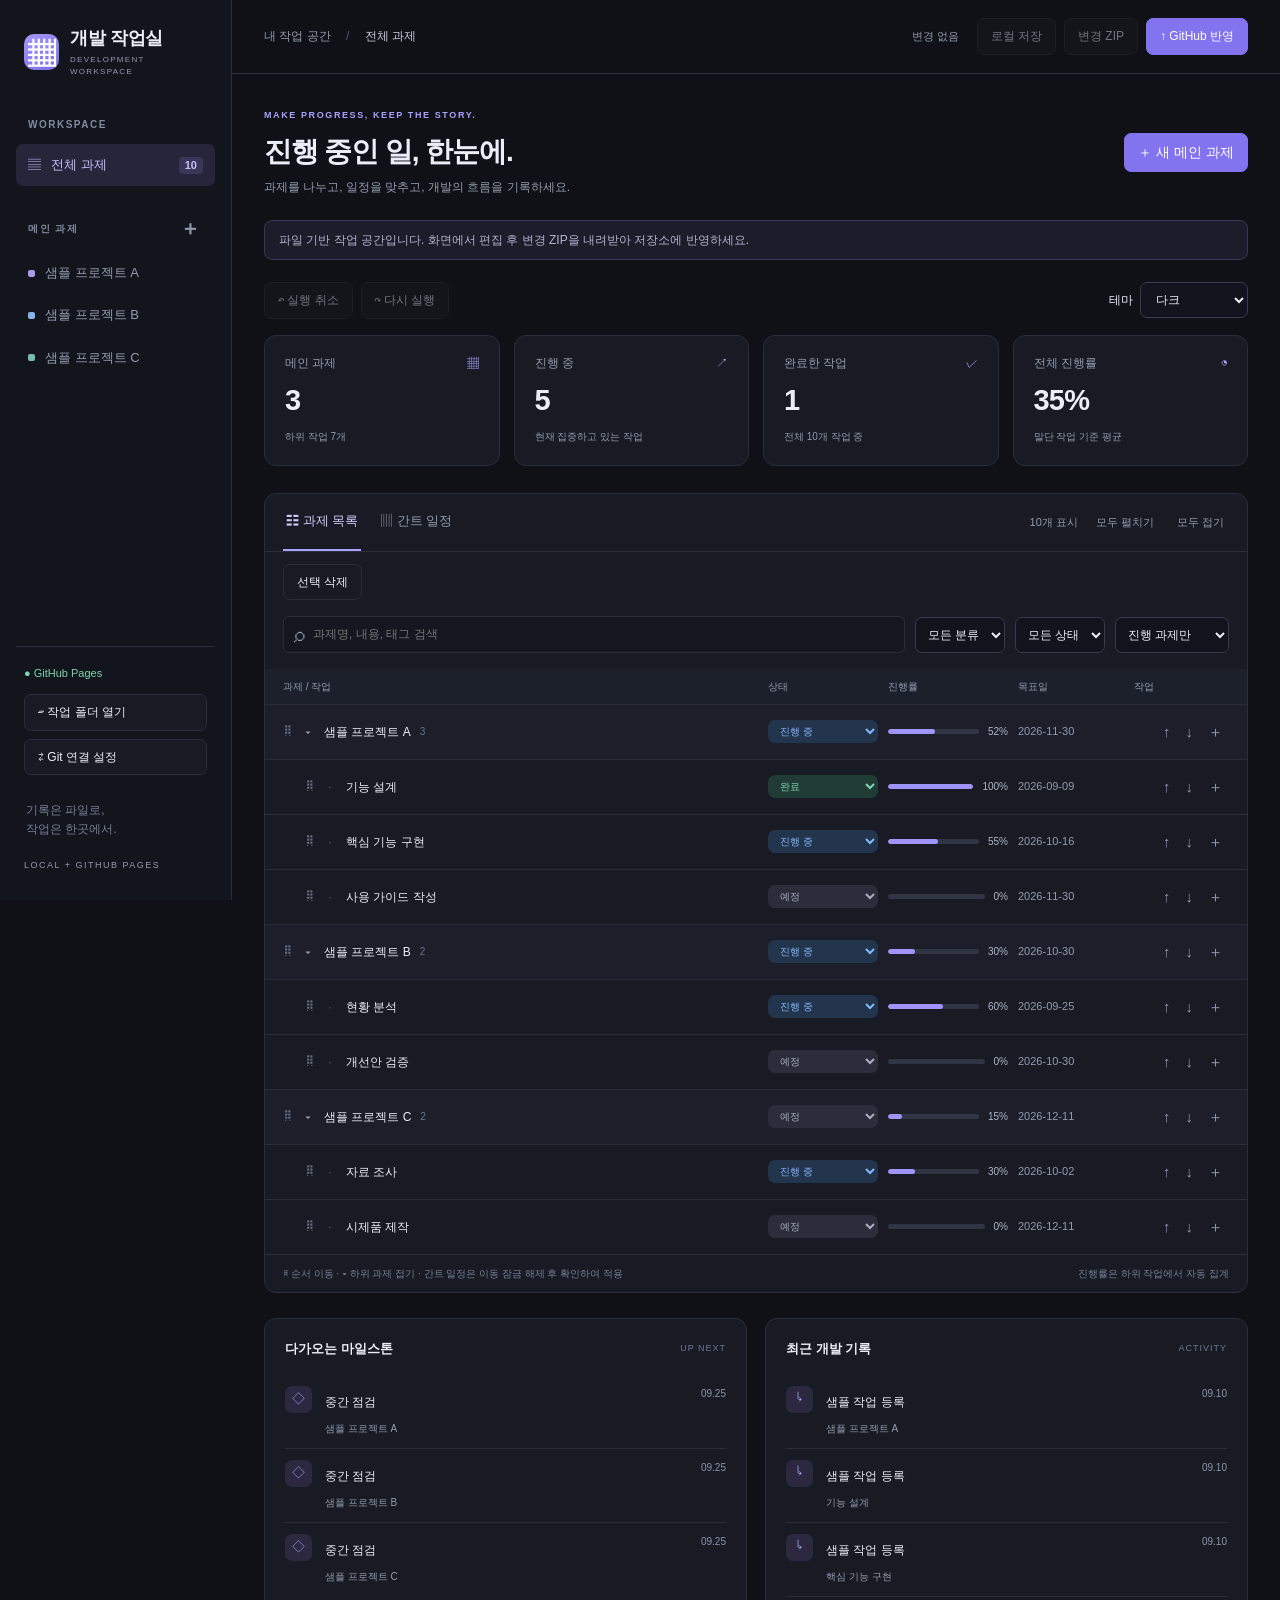
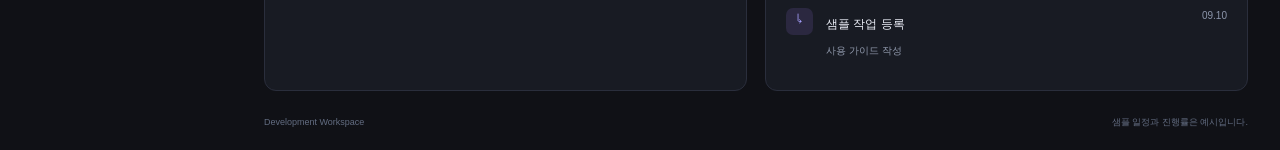
==== commit 129da376: "feat: protect schedule edits and add editing conveniences" ====
--- a/web/index.html
+++ b/web/index.html
@@ -3,7 +3,7 @@
 <head>
   <meta charset="utf-8">
   <meta name="viewport" content="width=device-width, initial-scale=1">
-  <meta name="color-scheme" content="dark">
+  <meta name="color-scheme" content="dark light">
   <meta name="referrer" content="no-referrer">
   <link rel="icon" href="data:image/svg+xml,%3Csvg xmlns='http://www.w3.org/2000/svg' viewBox='0 0 40 40'%3E%3Crect width='40' height='40' rx='10' fill='%237c8cff'/%3E%3Cpath d='M10 12h8v8h-8zm12 0h8v8h-8zM10 24h8v5h-8zm12 0h8v5h-8z' fill='white'/%3E%3C/svg%3E">
   <title>개발 작업실 · Development Workspace</title>
@@ -110,7 +110,8 @@
 .gantt-month { position:absolute; font-size:10px; padding:10px 8px; border-left:1px solid var(--line); }
 .gantt-lane { position:relative; min-height:48px; }
 .gantt-grid { position:absolute; top:0; bottom:0; border-left:1px solid #303544; pointer-events:none; }
-.gantt-bar { position:absolute; top:15px; height:17px; border-radius:4px; background:#484263; overflow:hidden; cursor:grab; touch-action:none; }
+.gantt-bar { position:absolute; top:15px; height:17px; border-radius:4px; background:#484263; overflow:hidden; cursor:default; touch-action:auto; }
+.schedule-edit .gantt-bar { cursor:grab; touch-action:none; }
 .gantt-bar:active { cursor:grabbing; }.gantt-bar.dragging { outline:2px solid #c7bfff; z-index:5; }
 .gantt-bar .progress-fill { opacity:.8; } .gantt-bar.root { height:9px; top:19px; background:#665c96; }
 .gantt-tooltip { position:absolute; z-index:20; bottom:38px; width:min(310px,75%); padding:9px 11px; border:1px solid #515a74; border-radius:7px; background:#10131b; box-shadow:0 8px 24px #0009; color:var(--text); font-size:11px; line-height:1.45; pointer-events:none; white-space:pre-wrap; }
@@ -155,6 +156,38 @@
 .connection-form { padding:0 0 10px; }.connection-form>p,.connection-form>label { margin:15px 25px; }.connection-form>p { font-size:12px; }.connection-form>label { display:flex; flex-direction:column; gap:6px; font-size:12px; }
 #connectionDialog { width:min(520px,95vw); } .file-list { font-size:11px; color:var(--muted); padding-left:18px; max-height:200px; overflow:auto; } #gitTarget { font-size:12px; margin-bottom:16px; overflow-wrap:anywhere; } #gitDiff { white-space:pre-wrap; font-size:10px; max-height:280px; overflow:auto; background:#10141d; padding:12px; } #publishResult { margin-top:15px; font-size:12px; color:var(--green); }
 .mobile-tools { display:none; }
+.edit-tools { display:flex; align-items:center; gap:8px; flex-wrap:wrap; margin-bottom:16px; }
+.edit-tools button,.edit-tools select,.edit-tools label { font-size:12px; }
+.edit-tools label { display:flex; align-items:center; gap:7px; }
+.panel-tools { margin:0; padding:12px 18px 0; }
+.task-check { flex:none; width:18px; height:18px; cursor:pointer; }
+.viewbar,.viewbar-right { flex-wrap:wrap; }.viewbar-right { padding:7px 0; }
+[data-theme=light] {
+  color-scheme:light; --bg:#f4f6fb; --sidebar:#fff; --panel:#fff; --panel-hover:#edf0f8;
+  --text:#242b40; --muted:#59657b; --line:#d8deea; --accent:#5845b8; --purple:#6955d1;
+  --green:#16734e; --blue:#205f9f; --orange:#8c570e; --red:#af3045;
+}
+[data-theme=light] input,[data-theme=light] select,[data-theme=light] textarea { background:#fff; border-color:#b9c3d5; }
+[data-theme=light] .nav.active,[data-theme=light] .nav b,[data-theme=light] .activity-icon { background:#ede8ff; color:#5845b8; }
+[data-theme=light] .breadcrumb strong,[data-theme=light] .row-progress { color:var(--text); }
+[data-theme=light] .notice { background:#eeedfa; border-color:#d1cbea; color:#514778; }
+[data-theme=light] .notice.error,[data-theme=light] .errors-panel { background:#fff0f2; border-color:#e5abb5; color:#a62a40; }
+[data-theme=light] .search,[data-theme=light] .task-row.header,[data-theme=light] .gantt-scale { background:#edf0f7; }
+[data-theme=light] .task-row { border-color:var(--line); }
+[data-theme=light] .task-row.root-row { background:#f6f5fc; }
+[data-theme=light] .task-row:hover:not(.header) { background:#edf0f8; }
+[data-theme=light] .task-row.drop-inside { background:#e8e0ff; }
+[data-theme=light] .views button.active,[data-theme=light] .tabs button[aria-selected=true],[data-theme=light] .task-open:hover { color:#5845b8; }
+[data-theme=light] .row-status { background:#edf0f7; }
+[data-theme=light] .status-planned,[data-theme=light] .status-cancelled { color:#59657b; }
+[data-theme=light] .progress-track { background:#dce0eb; }
+[data-theme=light] .gantt-grid,[data-theme=light] .activity-item { border-color:var(--line); }
+[data-theme=light] .gantt-bar,[data-theme=light] .gantt-bar.root { background:#d5cdee; }
+[data-theme=light] .gantt-tooltip,[data-theme=light] dialog { background:#fff; border-color:#b9c3d5; }
+[data-theme=light] .danger { color:#a82c41; border-color:#df9ba9; background:#fff0f3; }
+[data-theme=light] .danger:hover { background:#fbdbe3; }
+[data-theme=light] .image-card img,[data-theme=light] .preview pre,[data-theme=light] #gitDiff { background:#edf0f7; }
+[data-theme=light] .image-drop.dragging { background:#eee8ff; }
 @media(max-width:850px) { .mobile-tools { display:flex; gap:8px; margin-bottom:12px; }.mobile-tools button { font-size:11px; } }
 @media(min-width:1600px) { .content { padding-top:42px; }.task-row { min-height:62px; } }
 @media(max-width:1200px) { .sidebar { width:205px; } main { margin-left:205px; }.topbar,.content { padding-left:22px; padding-right:22px; }.breadcrumb { display:none; }.topbar { justify-content:flex-end; }.kpi { padding:15px; }.brand { margin-left:0; font-size:16px; } }
@@ -178,13 +211,15 @@
       <div class="page-heading"><div><div class="eyebrow">MAKE PROGRESS, KEEP THE STORY.</div><h1 id="pageTitle">진행 중인 일, 한눈에.</h1><p>과제를 나누고, 일정을 맞추고, 개발의 흐름을 기록하세요.</p></div><button id="newTaskButton" class="primary">＋ 새 메인 과제</button></div>
       <div class="mobile-tools"><button id="mobileAllTasks">전체 과제</button><button id="mobileFolderButton">작업 폴더 열기</button></div>
       <div id="notice" class="notice" role="status" aria-live="polite"></div>
+      <div class="edit-tools" aria-label="편집 도구"><button id="undoButton" disabled title="Ctrl+Z">↶ 실행 취소</button><button id="redoButton" disabled title="Ctrl+Shift+Z / Ctrl+Y">↷ 다시 실행</button><span class="spacer"></span><label>테마 <select id="themeSelect" aria-label="화면 테마"><option value="dark">다크</option><option value="light">라이트</option><option value="system">시스템 설정</option></select></label></div>
       <section id="kpis" class="kpis" aria-label="작업 요약"></section>
       <section class="work-panel">
-        <div class="viewbar"><div class="views"><button id="treeView" aria-pressed="true" class="active">☷ 과제 목록</button><button id="ganttView" aria-pressed="false">▥ 간트 일정</button></div><div class="viewbar-right"><span id="resultCount"></span><button id="expandButton" class="subtle">모두 펼치기</button></div></div>
+        <div class="viewbar"><div class="views"><button id="treeView" aria-pressed="true" class="active">☷ 과제 목록</button><button id="ganttView" aria-pressed="false">▥ 간트 일정</button></div><div class="viewbar-right"><span id="resultCount"></span><button id="expandButton" class="subtle">모두 펼치기</button><button id="collapseButton" class="subtle">모두 접기</button></div></div>
+        <div class="edit-tools panel-tools"><button id="bulkModeButton">선택 삭제</button><label id="selectAllLabel" hidden><input type="checkbox" id="selectAllTasks"> 표시된 과제 전체 선택</label><span id="selectionCount" hidden></span><button id="bulkDeleteButton" class="danger" hidden disabled>선택한 과제 삭제</button><button id="scheduleEditButton" aria-pressed="false" hidden>🔒 일정 이동 잠김</button></div>
         <div class="filterbar"><label class="search"><span>⌕</span><input id="search" type="search" placeholder="과제명, 내용, 태그 검색" aria-label="과제 검색"></label><select id="category" aria-label="분류 필터"><option value="all">모든 분류</option><option value="assigned">수명 업무</option><option value="personal">개인 개발</option><option value="project">프로젝트</option></select><select id="status" aria-label="상태 필터"><option value="all">모든 상태</option><option value="planned">예정</option><option value="in_progress">진행 중</option><option value="blocked">차단됨</option><option value="on_hold">보류</option><option value="completed">완료</option><option value="cancelled">취소</option></select><select id="archiveMode" aria-label="보관 과제 필터"><option value="active">진행 과제만</option><option value="archived">보관된 과제만</option><option value="all">전체 과제</option></select></div>
         <div id="tree" class="tree" aria-label="계층별 과제 목록"></div>
         <div id="gantt" class="gantt" aria-label="간트 일정" hidden></div>
-        <div class="panel-footer"><span id="treeHint">목록: ⠿ 순서/계층 이동 · 간트: 막대를 좌우로 끌어 일정 이동</span><span>진행률은 하위 작업에서 자동 집계</span></div>
+        <div class="panel-footer"><span id="treeHint">⠿ 순서 이동 · ▾ 하위 과제 접기 · 간트 일정은 이동 잠금 해제 후 확인하여 적용</span><span>진행률은 하위 작업에서 자동 집계</span></div>
       </section>
       <section class="bottom-grid"><div class="small-panel"><div class="section-title"><h2>다가오는 마일스톤</h2><span>UP NEXT</span></div><div id="upcoming"></div></div><div class="small-panel"><div class="section-title"><h2>최근 개발 기록</h2><span>ACTIVITY</span></div><div id="activity"></div></div></section>
       <details id="errorsPanel" class="errors-panel" hidden><summary>불러오기 오류 · 정상 과제는 계속 조회할 수 있습니다</summary><ul id="errors"></ul></details>
@@ -353,7 +388,25 @@
   const b64 = data => { let s = ''; for (let i = 0; i < data.length; i += 16384) s += String.fromCharCode(...data.subarray(i, i + 16384)); return btoa(s); };
   const unb64 = value => Uint8Array.from(atob(value), c => c.charCodeAt(0));
   class Workspace {
-    constructor() { this.tasks = []; this.index = {}; this.files = new Map(); this.baseline = new Map(); this.errors = []; this.source = 'sample'; this.directory = null; this.helper = null; }
+    constructor() { this.tasks = []; this.index = {}; this.files = new Map(); this.baseline = new Map(); this.errors = []; this.source = 'sample'; this.directory = null; this.helper = null; this.undoStack = []; this.redoStack = []; this.grouping = false; }
+    snapshot() {
+      const referenced = new Set(this.tasks.flatMap(t => t.images.map(i => i.file)));
+      return { tasks: C.clone(this.tasks), index: C.clone(this.index), files: new Map([...this.files].filter(([path]) => !path.startsWith('images/') || this.baseline.has(path) || referenced.has(path))) };
+    }
+    checkpoint() { if (this.grouping) return; this.undoStack.push(this.snapshot()); if (this.undoStack.length > 30) this.undoStack.shift(); this.redoStack = []; }
+    restore(snapshot) {
+      this.tasks = C.clone(snapshot.tasks); this.index = C.clone(snapshot.index); this.files = new Map(snapshot.files);
+      // A saved file absent from an older snapshot remains an unindexed orphan, not a disk deletion.
+      for (const [path, data] of this.baseline) if (!this.files.has(path)) this.files.set(path, data);
+    }
+    undo() { this.assertWritable(); if (!this.undoStack.length) return false; this.redoStack.push(this.snapshot()); this.restore(this.undoStack.pop()); return true; }
+    redo() { this.assertWritable(); if (!this.redoStack.length) return false; this.undoStack.push(this.snapshot()); this.restore(this.redoStack.pop()); return true; }
+    removeMany(ids) {
+      this.assertWritable(); const wanted = new Set(ids), roots = this.tasks.filter(t => wanted.has(t.id) && !this.tasks.some(p => wanted.has(p.id) && C.descendants(this.tasks, p.id).has(t.id)));
+      if (!roots.length) return [];
+      this.checkpoint(); this.grouping = true;
+      try { return roots.flatMap(t => this.remove(t.id)); } finally { this.grouping = false; }
+    }
     async load(reader, source) {
       const rawIndex = await reader('index.json'); const index = JSON.parse(C.text(rawIndex));
       if (!C.plain(index) || index.schemaVersion !== 1 || !Array.isArray(index.tasks)) throw Error('유효한 대시보드 데이터 폴더가 아닙니다.');
@@ -374,7 +427,7 @@
         results.forEach(r => r.error ? errors.push(r.error) : tasks.push(r.task));
       }
       try { C.validateTree(tasks); } catch (e) { errors.push(e.message); }
-      this.index = index; this.tasks = tasks; this.files = files; this.baseline = new Map(files); this.errors = errors; this.source = source;
+      this.index = index; this.tasks = tasks; this.files = files; this.baseline = new Map(files); this.errors = errors; this.source = source; this.undoStack = []; this.redoStack = [];
       return this;
     }
     body(t) { return t.bodyFile && this.files.has(t.bodyFile) ? C.text(this.files.get(t.bodyFile)) : ''; }
@@ -384,6 +437,7 @@
       this.assertWritable(); const old = this.tasks.find(t => t.id === id); if (!old) throw Error('과제를 찾을 수 없습니다.');
       const edited = C.normalize({ ...C.clone(old), ...changes, id: old.id, schemaVersion: 1 });
       const next = this.tasks.map(t => t.id === id ? edited : t); C.validateTree(next);
+      this.checkpoint();
       if (bodyValues) {
         edited.bodyFile ||= `notes/${edited.id}.md`;
         this.files.set(edited.bodyFile, C.bytes(C.writeBody(this.body(old), bodyValues.description, bodyValues.checklist)));
@@ -394,11 +448,12 @@
     add(parentId = null) {
       this.assertWritable(); const parent = this.tasks.find(t => t.id === parentId); const now = new Date().toISOString();
       const t = C.normalize({ schemaVersion: 1, id: 'TASK-' + crypto.randomUUID().toUpperCase(), parentId, order: C.children(this.tasks, parentId).length, title: parent ? '새 하위 작업' : '새 메인 과제', category: parent?.category || 'personal', status: 'planned', progress: 0, startDate: C.today(), targetEndDate: null, actualEndDate: null, summary: '', owners: parent?.owners || ['나'], tags: [], links: [], milestones: [], logs: [], decisions: [], releases: [], createdAt: now, updatedAt: now });
-      t.bodyFile = `notes/${t.id}.md`; this.tasks.push(t); C.validateTree(this.tasks);
+      t.bodyFile = `notes/${t.id}.md`; C.validateTree([...this.tasks, t]); this.checkpoint(); this.tasks.push(t);
       this.files.set(t.bodyFile, C.bytes(C.writeBody('', '', ''))); this.files.set(`tasks/${t.id}.json`, C.bytes(C.json(t))); this.updateIndex(); return t;
     }
     relocate(id, parentId, beforeId) {
       this.assertWritable(); const copy = C.clone(this.tasks); C.move(copy, id, parentId, beforeId);
+      this.checkpoint();
       for (const t of copy) {
         const old = this.tasks.find(x => x.id === t.id);
         if (old.order !== t.order || old.parentId !== t.parentId) { t.updatedAt = new Date().toISOString(); this.files.set(`tasks/${t.id}.json`, C.bytes(C.json(t))); }
@@ -407,6 +462,7 @@
     }
     remove(id) {
       this.assertWritable(); const task = this.tasks.find(t => t.id === id); if (!task) throw Error('삭제할 과제를 찾을 수 없습니다.');
+      this.checkpoint();
       const removedIds = new Set([id, ...C.descendants(this.tasks, id)]);
       const removed = this.tasks.filter(t => removedIds.has(t.id));
       const parentId = task.parentId; this.tasks = this.tasks.filter(t => !removedIds.has(t.id));
@@ -489,6 +545,43 @@
   let ws = new S.Workspace();
   const ui = { scope: null, query: '', category: 'all', status: 'all', archiveMode: 'active', collapsed: new Set(), view: 'tree', selected: null, draft: null, draftDirty: false, tab: 'overview', preview: false, busy: false, imageUrls: [], addedImages: new Set(), review: null, lastExport: null, dragTask: null };
   const $ = selector => document.querySelector(selector);
+  Object.assign(ui, { scheduleEdit: false, bulkMode: false, checked: new Set() });
+  const themeMedia = window.matchMedia('(prefers-color-scheme: light)');
+  let theme = 'dark';
+  try { theme = localStorage.getItem('dhd-theme') || 'dark'; } catch (_) {}
+  function applyTheme(value) {
+    theme = ['dark', 'light', 'system'].includes(value) ? value : 'dark';
+    document.documentElement.dataset.theme = theme === 'system' ? (themeMedia.matches ? 'light' : 'dark') : theme;
+    $('#themeSelect').value = theme;
+    try { localStorage.setItem('dhd-theme', theme); } catch (_) {}
+  }
+  themeMedia.addEventListener('change', () => { if (theme === 'system') applyTheme(theme); });
+  applyTheme(theme);
+  function foldTask(id) { ui.collapsed.has(id) ? ui.collapsed.delete(id) : ui.collapsed.add(id); render(); }
+  function historyStep(direction) {
+    if (ui.busy || document.querySelector('dialog[open]')) return;
+    guard(() => { if (!ws[direction]()) return; ui.checked.clear(); if (!ws.tasks.some(t => t.id === ui.scope)) ui.scope = null; render(); message(`${direction === 'undo' ? '실행 취소' : '다시 실행'}했습니다. 파일과 Git에 반영하려면 다시 저장하세요.`); });
+  }
+  function updateSelection(rows = orderedRows()) {
+    const visible = new Set(rows.filter(r => r.match).map(r => r.t.id));
+    for (const id of ui.checked) if (!visible.has(id)) ui.checked.delete(id);
+    $('#bulkModeButton').textContent = ui.bulkMode ? '선택 취소' : '선택 삭제';
+    for (const id of ['selectAllLabel', 'selectionCount', 'bulkDeleteButton']) $('#' + id).hidden = !ui.bulkMode;
+    $('#selectionCount').textContent = `${ui.checked.size}개 선택`;
+    $('#bulkDeleteButton').disabled = !ui.checked.size || ws.errors.length > 0;
+    $('#selectAllTasks').checked = visible.size > 0 && ui.checked.size === visible.size;
+    $('#selectAllTasks').indeterminate = ui.checked.size > 0 && ui.checked.size < visible.size;
+    $('#selectAllTasks').disabled = !visible.size;
+    $('#scheduleEditButton').hidden = ui.view !== 'gantt';
+    $('#scheduleEditButton').textContent = ui.scheduleEdit ? '🔓 일정 이동 켜짐 · 눌러 잠그기' : '🔒 일정 이동 잠김';
+    $('#scheduleEditButton').setAttribute('aria-pressed', ui.scheduleEdit);
+  }
+  function selectionBox(t, match) { return ui.bulkMode ? el('input', { type: 'checkbox', class: 'task-check', checked: ui.checked.has(t.id), disabled: !match, 'aria-label': `${t.title} 삭제 선택`, onchange: e => { e.target.checked ? ui.checked.add(t.id) : ui.checked.delete(t.id); render(); } }) : null; }
+  function bulkDelete() {
+    const ids = [...ui.checked], removedIds = new Set(ids.flatMap(id => [id, ...C.descendants(ws.tasks, id)]));
+    if (!ids.length || !confirm(`선택한 ${ids.length}개 과제와 하위 작업을 포함해 총 ${removedIds.size}개를 삭제할까요?\n접혀 있거나 필터로 숨겨진 하위 작업도 포함됩니다. 실행 취소로 복구할 수 있습니다. 기존 파일은 보존됩니다.`)) return;
+    guard(() => { ws.removeMany(ids); if (removedIds.has(ui.scope)) ui.scope = null; ui.checked.clear(); ui.bulkMode = false; render(); message(`${removedIds.size}개 과제를 삭제했습니다. 실행 취소로 복구할 수 있습니다. 파일 저장이 필요합니다.`); });
+  }
   function el(tag, attrs = {}, ...children) {
     const node = document.createElement(tag);
     for (const [key, value] of Object.entries(attrs)) {
@@ -511,7 +604,7 @@
     const matches = new Set(direct.map(t => t.id)), included = new Set(matches), map = new Map(ws.tasks.map(t => [t.id, t]));
     for (const t of direct) { let p = t.parentId; const seen = new Set(); while (p && map.has(p) && !seen.has(p)) { seen.add(p); included.add(p); p = map.get(p).parentId; } }
     const rows = [], visited = new Set(), filtering = ui.query || ui.status !== 'all' || ui.category !== 'all';
-    function visit(t, depth) { if (visited.has(t.id) || !included.has(t.id)) return; visited.add(t.id); rows.push({ t, depth, match: matches.has(t.id) }); if (!ui.collapsed.has(t.id) || filtering) for (const ch of C.children(ws.tasks, t.id)) visit(ch, depth + 1); }
+    function visit(t, depth) { if (visited.has(t.id) || !included.has(t.id)) return; visited.add(t.id); rows.push({ t, depth, match: matches.has(t.id) }); if (!ui.collapsed.has(t.id)) for (const ch of C.children(ws.tasks, t.id)) visit(ch, depth + 1); }
     if (ui.scope && map.has(ui.scope)) visit(map.get(ui.scope), 0); else for (const t of C.children(ws.tasks)) visit(t, 0);
     for (const t of direct) if (!visited.has(t.id) && (!t.parentId || !map.has(t.parentId))) visit(t, 0);
     return rows;
@@ -538,13 +631,16 @@
   function renderTree(rows) {
     const archived = archivedIds();
     const header = el('div', { class: 'task-row header' }, el('span', { text: '과제 / 작업' }), el('span', { text: '상태' }), el('span', { text: '진행률' }), el('span', { text: '목표일' }), el('span', { text: '작업' }));
-    const nodes = rows.map(({ t, depth }) => {
+    updateSelection(rows);
+    const nodes = rows.map(({ t, depth, match }) => {
       const kids = C.children(ws.tasks, t.id), pct = C.progress(ws.tasks, t);
       const select = el('select', { class: `row-status status-${t.status}`, 'aria-label': `${t.title} 상태`, onchange: e => guard(() => { const changes = { status: e.target.value }; if (changes.status === 'completed') changes.progress = 100; ws.record(t.id, changes); render(); }) }, ...Object.entries(C.statuses).map(([v, label]) => el('option', { value: v, selected: v === t.status, text: label })));
       const progress = el('div', { class: 'row-progress' }, el('div', { class: 'progress-track', role: 'progressbar', 'aria-label': `${t.title} 진행률`, 'aria-valuenow': pct, 'aria-valuemin': 0, 'aria-valuemax': 100 }, el('div', { class: 'progress-fill' })), el('span', { text: `${pct}%` })); progress.querySelector('.progress-fill').style.width = pct + '%';
       const row = el('div', { class: 'task-row' + (!depth ? ' root-row' : '') + (archived.has(t.id) ? ' archived' : ''), 'data-id': t.id },
         el('div', { class: 'task-name' }, el('span', { class: 'drag-handle', draggable: 'true', title: '드래그하여 이동', 'aria-hidden': 'true' }, '⠿'), el('button', { class: 'fold', 'aria-label': `${t.title} ${ui.collapsed.has(t.id) ? '펼치기' : '접기'}`, 'aria-expanded': !ui.collapsed.has(t.id), disabled: !kids.length, onclick: () => { ui.collapsed.has(t.id) ? ui.collapsed.delete(t.id) : ui.collapsed.add(t.id); renderTree(orderedRows()); } }, kids.length ? (ui.collapsed.has(t.id) ? '▸' : '▾') : '·'), el('button', { class: 'task-open', onclick: () => openTask(t.id) }, t.title), kids.length ? el('span', { class: 'child-count', text: kids.length }) : null), select, progress, el('time', { class: 'row-date', text: t.targetEndDate || '미정' }), el('div', { class: 'row-actions' }, el('button', { title: '위로 이동', 'aria-label': `${t.title} 위로 이동`, onclick: () => stepMove(t.id, -1) }, '↑'), el('button', { title: '아래로 이동', 'aria-label': `${t.title} 아래로 이동`, onclick: () => stepMove(t.id, 1) }, '↓'), el('button', { title: '하위 작업 추가', 'aria-label': `${t.title} 하위 작업 추가`, onclick: () => addTask(t.id) }, '＋')));
       row.style.setProperty('--depth', Math.min(depth, 12));
+      const checkbox = selectionBox(t, match); if (checkbox) row.querySelector('.task-name').prepend(checkbox);
+      row.querySelector('.fold').addEventListener('click', () => render());
       row.querySelector('.drag-handle').addEventListener('dragstart', e => { ui.dragTask = t.id; e.dataTransfer.setData('text/plain', t.id); e.dataTransfer.effectAllowed = 'move'; });
       row.querySelector('.drag-handle').addEventListener('dragend', () => ui.dragTask = null);
       row.addEventListener('dragover', e => { if (ui.query || ui.category !== 'all' || ui.status !== 'all') return; e.preventDefault(); const y = (e.clientY - row.getBoundingClientRect().top) / row.getBoundingClientRect().height; row.classList.remove('drop-before', 'drop-after', 'drop-inside'); row.dataset.drop = y < .25 ? 'before' : y > .75 ? 'after' : 'inside'; row.classList.add('drop-' + row.dataset.drop); });
@@ -583,13 +679,29 @@
     const showTip = event => { if (pointerId !== null) return; const box = lane.getBoundingClientRect(); tooltip.hidden = false; tooltip.style.left = Math.max(4, Math.min(event.clientX - box.left + 10, box.width - Math.min(320, box.width * .75))) + 'px'; };
     bar.addEventListener('pointerenter', showTip); bar.addEventListener('pointermove', event => {
       if (pointerId === null) return showTip(event);
-      delta = Math.round((event.clientX - startX) / Math.max(1, lane.clientWidth) * range.days);
+      if (event.pointerId !== pointerId) return;
+      delta = Math.abs(event.clientX - startX) < 10 ? 0 : Math.round((event.clientX - startX) / Math.max(1, lane.clientWidth) * range.days);
       bar.style.left = pos(C.iso(C.day(task.startDate) + delta)) + '%';
     });
     bar.addEventListener('pointerleave', () => { if (pointerId === null) tooltip.hidden = true; });
-    bar.addEventListener('pointerdown', event => { if (event.button !== 0) return; event.preventDefault(); startX = event.clientX; delta = 0; pointerId = event.pointerId; tooltip.hidden = true; bar.classList.add('dragging'); try { bar.setPointerCapture?.(pointerId); } catch (_) {} });
-    const finish = event => { if (pointerId !== event.pointerId) return; try { bar.releasePointerCapture?.(pointerId); } catch (_) {} pointerId = null; bar.classList.remove('dragging'); if (event.type === 'pointerup' && delta) { try { const shifted = C.shiftSchedule(task, delta); ws.record(task.id, { startDate: shifted.startDate, targetEndDate: shifted.targetEndDate, actualEndDate: shifted.actualEndDate }); render(); message(`${task.title} 일정을 ${Math.abs(delta)}일 ${delta > 0 ? '뒤로' : '앞으로'} 이동했습니다. 마일스톤·릴리즈 날짜는 유지했습니다.`); } catch (error) { render(); message(error.message, true); } } else renderGantt(orderedRows()); };
+    bar.addEventListener('pointerdown', event => { if (!ui.scheduleEdit || event.button !== 0 || pointerId !== null) return; event.preventDefault(); startX = event.clientX; delta = 0; pointerId = event.pointerId; tooltip.hidden = true; bar.classList.add('dragging'); try { bar.setPointerCapture?.(pointerId); } catch (_) {} });
+    const finish = event => {
+      if (pointerId !== event.pointerId) return;
+      try { bar.releasePointerCapture?.(pointerId); } catch (_) {} pointerId = null; bar.classList.remove('dragging');
+      if (event.type === 'pointerup' && delta) {
+        try {
+          const shifted = C.shiftSchedule(task, delta);
+          ui.scheduleEdit = false;
+          if (confirm(`${task.title} 일정을 변경할까요?\n시작일: ${task.startDate} → ${shifted.startDate}\n목표 종료일: ${task.targetEndDate || '미정'} → ${shifted.targetEndDate || '미정'}\n실제 종료일: ${task.actualEndDate || '미정'} → ${shifted.actualEndDate || '미정'}\n마일스톤·릴리즈·하위 과제 일정은 유지됩니다.`)) {
+            ws.record(task.id, { startDate: shifted.startDate, targetEndDate: shifted.targetEndDate, actualEndDate: shifted.actualEndDate });
+            message(`${task.title} 일정을 변경했습니다. 실행 취소로 되돌릴 수 있습니다. 일정 이동은 다시 잠겼습니다.`);
+          } else message('일정 변경을 취소했습니다. 일정 이동은 다시 잠겼습니다.');
+        } catch (error) { message(error.message, true); }
+      }
+      render();
+    };
     bar.addEventListener('pointerup', finish); bar.addEventListener('pointercancel', finish);
+    bar.addEventListener('lostpointercapture', event => { if (pointerId === event.pointerId) { pointerId = null; render(); } });
   }
   function renderGantt(rows) {
     if (!rows.length) return $('#gantt').replaceChildren(el('div', { class: 'empty', text: '표시할 일정이 없습니다.' }));
@@ -598,7 +710,7 @@
     const scale = el('div', { class: 'gantt-scale' });
     for (const m of range.months) { const label = el('span', { class: 'gantt-month', text: m.label }); label.style.left = `${(m.start - range.start) / range.days * 100}%`; label.style.width = `${m.days / range.days * 100}%`; scale.append(label); }
     const table = el('div', { class: 'gantt-table' }, el('div', { class: 'gantt-row' }, el('div', { class: 'gantt-label', text: '과제 · ● 마일스톤  ◆ 릴리즈' }), scale));
-    for (const { t, depth } of rows) {
+    for (const { t, depth, match } of rows) {
       const lane = el('div', { class: 'gantt-lane' });
       for (const m of range.months) { const line = el('span', { class: 'gantt-grid' }); line.style.left = (m.start - range.start) / range.days * 100 + '%'; lane.append(line); }
       const end = C.endDate(t), summary = latestStatusSummary(t), tooltip = el('div', { class: 'gantt-tooltip', role: 'tooltip', text: summary, hidden: true });
@@ -607,8 +719,12 @@
       const now = pos(C.today()); if (now >= 0 && now <= 100) { const line = el('span', { class: 'today-line', title: '오늘' }); line.style.left = now + '%'; lane.append(line); }
       const handle = el('span', { class: 'drag-handle', draggable: true, title: '위·아래로 드래그하여 순서 변경', 'aria-hidden': true }, '⠿');
       const label = el('div', { class: 'gantt-label gantt-task-label' }, handle, el('button', { class: 'task-open', text: t.title, onclick: () => openTask(t.id) })); label.style.setProperty('--depth', depth); const row = el('div', { class: 'gantt-row', 'data-id': t.id }, label, lane); installGanttOrder(row, t, handle); table.append(row);
+      const kids = C.children(ws.tasks, t.id);
+      label.insertBefore(el('button', { class: 'fold', 'aria-label': `${t.title} ${ui.collapsed.has(t.id) ? '펼치기' : '접기'}`, 'aria-expanded': !ui.collapsed.has(t.id), disabled: !kids.length, onclick: () => foldTask(t.id) }, kids.length ? (ui.collapsed.has(t.id) ? '▸' : '▾') : '·'), label.querySelector('.task-open'));
+      const checkbox = selectionBox(t, match); if (checkbox) label.prepend(checkbox);
     }
     $('#gantt').replaceChildren(table);
+    $('#gantt').classList.toggle('schedule-edit', ui.scheduleEdit);
   }
   function renderBottom() {
     const hidden = archivedIds(); const active = ws.tasks.filter(t => !hidden.has(t.id));
@@ -618,6 +734,8 @@
     renderItems('#upcoming', upcoming, '◇'); renderItems('#activity', logs, '↳');
   }
   function updateSaveState() {
+    $('#undoButton').disabled = ui.busy || !ws.undoStack.length || ws.errors.length > 0;
+    $('#redoButton').disabled = ui.busy || !ws.redoStack.length || ws.errors.length > 0;
     $('main').inert = ui.busy; $('.sidebar').inert = ui.busy;
     const n = ws.changed().size; $('#saveState').textContent = ui.busy ? '처리 중…' : n ? `저장할 파일 ${n}개` : '변경 없음'; $('#saveState').classList.toggle('dirty', n > 0);
     $('#saveButton').disabled = ui.busy || !n || !(ws.directory || ws.helper) || ws.errors.length > 0;
@@ -800,10 +918,19 @@
   }
   $('#allTasks').addEventListener('click', () => { ui.scope = null; render(); });
   $('#sidebarAdd').addEventListener('click', () => addTask()); $('#newTaskButton').addEventListener('click', () => addTask());
-  $('#search').addEventListener('input', e => { ui.query = e.target.value.toLowerCase().trim(); const rows = orderedRows(); renderTree(rows); renderGantt(rows); });
+  $('#search').addEventListener('input', e => { ui.query = e.target.value.toLowerCase().trim(); ui.collapsed.clear(); const rows = orderedRows(); renderTree(rows); renderGantt(rows); });
   for (const [id, key] of [['category', 'category'], ['status', 'status']]) $('#' + id).addEventListener('change', e => { ui[key] = e.target.value; render(); });
   $('#archiveMode').addEventListener('change', e => { ui.archiveMode = e.target.value; ui.scope = null; render(); });
   $('#expandButton').addEventListener('click', () => { ui.collapsed.clear(); render(); });
+  $('#collapseButton').addEventListener('click', () => { ui.collapsed = new Set(ws.tasks.filter(t => C.children(ws.tasks, t.id).length).map(t => t.id)); render(); message('하위 과제를 모두 접었습니다.'); });
+  $('#undoButton').addEventListener('click', () => historyStep('undo')); $('#redoButton').addEventListener('click', () => historyStep('redo'));
+  $('#themeSelect').addEventListener('change', e => applyTheme(e.target.value));
+  $('#bulkModeButton').addEventListener('click', () => { ui.bulkMode = !ui.bulkMode; ui.checked.clear(); render(); });
+  $('#bulkDeleteButton').addEventListener('click', bulkDelete);
+  $('#selectAllTasks').addEventListener('change', e => { ui.checked = new Set(e.target.checked ? orderedRows().filter(r => r.match).map(r => r.t.id) : []); render(); });
+  $('#scheduleEditButton').addEventListener('click', () => { ui.scheduleEdit = !ui.scheduleEdit; render(); message(ui.scheduleEdit ? '막대를 끌고 손을 떼면 변경 날짜를 확인합니다. 확인 후 자동으로 잠깁니다.' : '일정 이동을 잠갔습니다. 터치로 스크롤할 수 있습니다.'); });
+  document.addEventListener('keydown', e => { if (!(e.ctrlKey || e.metaKey) || e.altKey || e.target.closest('input,textarea,select,[contenteditable=true]') || document.querySelector('dialog[open]')) return; const key = e.key.toLowerCase(); if (key === 'z' || key === 'y') { e.preventDefault(); historyStep(key === 'y' || e.shiftKey ? 'redo' : 'undo'); } });
+  for (const view of ['tree', 'gantt']) $('#' + view + 'View').addEventListener('click', () => { ui.view = view; ui.scheduleEdit = false; render(); });
   for (const view of ['tree', 'gantt']) $('#' + view + 'View').addEventListener('click', () => { ui.view = view; $('#tree').hidden = view !== 'tree'; $('#gantt').hidden = view !== 'gantt'; for (const name of ['tree', 'gantt']) { $('#' + name + 'View').classList.toggle('active', name === view); $('#' + name + 'View').setAttribute('aria-pressed', name === view); } });
   $('#taskTabs').addEventListener('click', e => { const tab = e.target.closest('[data-tab]'); if (tab) { ui.tab = tab.dataset.tab; renderDetail(); } });
   $('#taskForm').addEventListener('submit', e => { e.preventDefault(); applyDraft(); });
